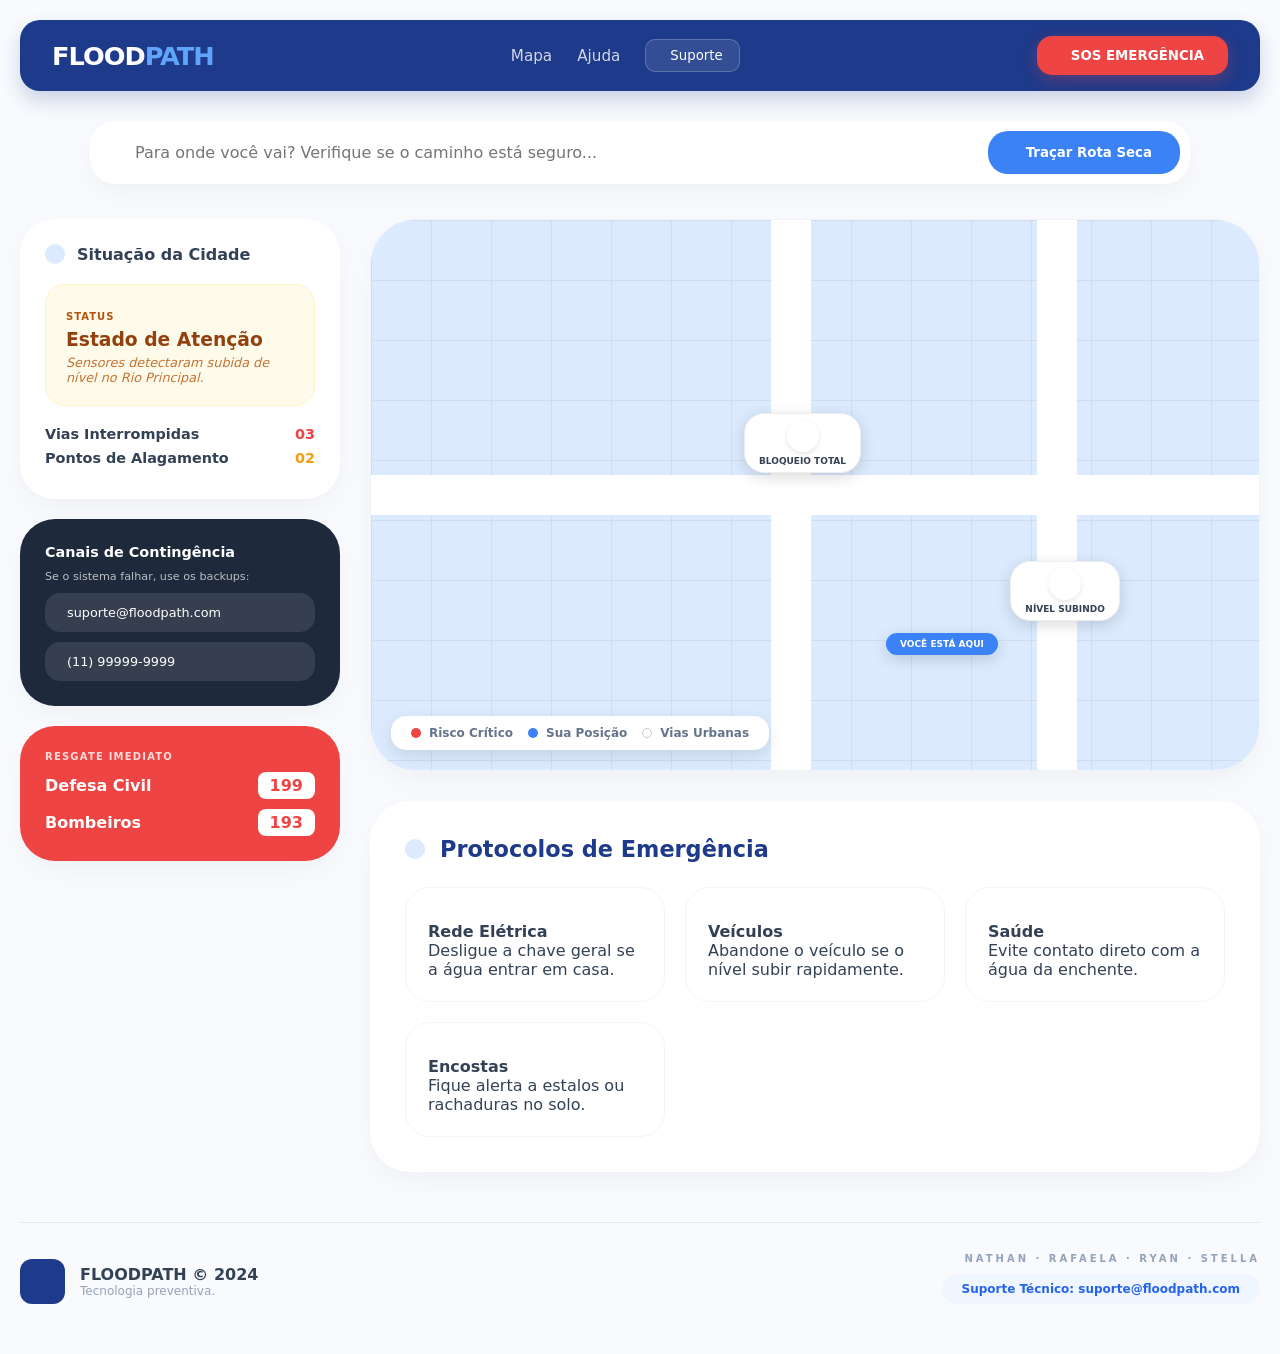
==== index.html @ d7e39761 "Add files via upload" ====
<!DOCTYPE html>
<html lang="en">
<head>
    <meta charset="UTF-8">
    <meta name="viewport" content="width=device-width, initial-scale=1.0">
    <title>Flood Path</title>
    <link rel="stylesheet" href="style.css">
    <script src="script.js" defer></script>
</head>
<body>
   
<header class="main-header">
        <div class="logo">FLOOD<span>PATH</span></div>
        <nav class="nav-links">
            <a href="#">Mapa</a>
            <a href="#">Ajuda</a>
            <button class="btn-support"><i class="fas fa-headset"></i> Suporte</button>
        </nav>
        <button class="btn-sos"><i class="fas fa-phone-alt"></i> SOS EMERGÊNCIA</button>
    </header>

    <div class="search-area">
        <div class="search-input-wrap">
            <i class="fas fa-map-marker-alt"></i>
            <input type="text" id="destination" placeholder="Para onde você vai? Verifique se o caminho está seguro...">
        </div>
        <button class="btn-route" onclick="traceRoute()"><i class="fas fa-route"></i> Traçar Rota Seca</button>
    </div>

    <main class="main-grid">
        <aside class="sidebar">
            <section class="card">
                <div class="card-header">
                    <div class="icon-box-blue"><i class="fas fa-city"></i></div>
                    <h2 style="font-size: 1rem; font-weight: 800;">Situação da Cidade</h2>
                </div>
                <div class="status-box">
                    <span class="status-tag">STATUS</span>
                    <h3>Estado de Atenção</h3>
                    <p>Sensores detectaram subida de nível no Rio Principal.</p>
                </div>
                
                <!-- IDs adicionados para conexão futura com o Banco de Dados -->
                <div class="stat-row">
                    <span>Vias Interrompidas</span>
                    <span class="val-red" id="vias-count">03</span>
                </div>
                <div class="stat-row">
                    <span>Pontos de Alagamento</span>
                    <span class="val-orange" id="alagamentos-count">02</span>
                </div>
            </section>

            <section class="card backup-card">
                <h4 style="font-size: 0.9rem;"><i class="fas fa-exclamation-circle" style="color: var(--light-blue);"></i> Canais de Contingência</h4>
                <p style="font-size: 0.7rem; opacity: 0.7; margin-top: 10px;">Se o sistema falhar, use os backups:</p>
                <div class="contact-pill"><i class="fas fa-envelope"></i> suporte@floodpath.com</div>
                <div class="contact-pill"><i class="fab fa-whatsapp"></i> (11) 99999-9999</div>
            </section>

            <section class="card emergency-card">
                <p style="font-size: 10px; font-weight: 900; opacity: 0.8; letter-spacing: 1.2px;">RESGATE IMEDIATO</p>
                <div class="emergency-row"><span>Defesa Civil</span><span class="badge-num">199</span></div>
                <div class="emergency-row"><span>Bombeiros</span><span class="badge-num">193</span></div>
            </section>
        </aside>

        <div class="main-content">
            <section class="map-wrapper">
                <div id="map-container">
                    <div class="map-placeholder">
                        <div class="road-h"></div>
                        <div class="road-v-1"></div>
                        <div class="road-v-2"></div>
                        
                        <div class="api-marker" style="top: 35%; left: 42%;">
                            <div class="marker-bubble">
                                <div class="icon-circle" style="color: var(--emergency-red);"><i class="fas fa-water"></i></div>
                                BLOQUEIO TOTAL
                            </div>
                        </div>

                        <div class="api-marker" style="top: 62%; left: 72%;">
                            <div class="marker-bubble">
                                <div class="icon-circle" style="color: var(--emergency-red);"><i class="fas fa-exclamation-triangle"></i></div>
                                NÍVEL SUBINDO
                            </div>
                        </div>

                        <div class="api-marker" style="top: 75%; left: 58%;">
                            <div class="marker-bubble" style="background: var(--action-blue); color: white; border: none;">
                                VOCÊ ESTÁ AQUI
                            </div>
                        </div>
                    </div>
                </div>

                <div class="map-legend">
                    <div class="legend-item"><span class="dot red"></span> Risco Crítico</div>
                    <div class="legend-item"><span class="dot blue"></span> Sua Posição</div>
                    <div class="legend-item"><span class="dot vias"></span> Vias Urbanas</div>
                </div>
            </section>

            <section class="protocol-section">
                <div class="protocol-header">
                    <div class="icon-box-blue"><i class="fas fa-shield-alt"></i></div>
                    <h2>Protocolos de Emergência</h2>
                </div>
                <div class="protocol-grid">
                    <div class="protocol-item">
                        <i class="fas fa-bolt" style="color: #f59e0b;"></i>
                        <h4>Rede Elétrica</h4>
                        <p>Desligue a chave geral se a água entrar em casa.</p>
                    </div>
                    <div class="protocol-item">
                        <i class="fas fa-car" style="color: var(--emergency-red);"></i>
                        <h4>Veículos</h4>
                        <p>Abandone o veículo se o nível subir rapidamente.</p>
                    </div>
                    <div class="protocol-item">
                        <i class="fas fa-virus" style="color: var(--action-blue);"></i>
                        <h4>Saúde</h4>
                        <p>Evite contato direto com a água da enchente.</p>
                    </div>
                    <div class="protocol-item">
                        <i class="fas fa-house-damage" style="color: var(--success-green);"></i>
                        <h4>Encostas</h4>
                        <p>Fique alerta a estalos ou rachaduras no solo.</p>
                    </div>
                </div>
            </section>
        </div>
    </main>

    <footer>
        <div style="display: flex; align-items: center;">
            <div class="footer-logo-square"></div>
            <div>
                <h4 style="font-weight: 900;">FLOODPATH &copy; 2024</h4>
                <p style="font-size: 0.75rem; color: #94a3b8;">Tecnologia preventiva.</p>
            </div>
        </div>
        <div style="text-align: right;">
            <div class="team-names">NATHAN · RAFAELA · RYAN · STELLA</div>
            <div class="contingency-bar">Suporte Técnico: suporte@floodpath.com</div>
        </div>
    </footer>
</body>
</html>
---- style.css ----
:root {
            --navy-blue: #1e3a8a;
            --emergency-red: #ef4444;
            --action-blue: #3b82f6;
            --light-blue: #60a5fa;
            --dark-slate: #1e293b;
            --bg-light: #f8fafd;
            --white: #ffffff;
            --text-main: #334155;
            --text-muted: #64748b;
            --success-green: #10b981;
            --grid-line: #d1dcf0;
        }

        * {
            margin: 0;
            padding: 0;
            box-sizing: border-box;
            font-family: 'Segoe UI', system-ui, -apple-system, sans-serif;
        }

        body {
            background-color: var(--bg-light);
            color: var(--text-main);
            padding: 20px;
            min-height: 100vh;
        }

        /* --- HEADER --- */
        .main-header {
            background-color: var(--navy-blue);
            color: white;
            padding: 1rem 2rem;
            border-radius: 20px;
            display: flex;
            justify-content: space-between;
            align-items: center;
            box-shadow: 0 10px 20px rgba(30, 58, 138, 0.2);
            margin-bottom: 30px;
        }

        .logo { 
            font-size: 1.6rem; 
            font-weight: 900; 
            letter-spacing: -1px; 
            color: white;
        }
        
        .logo span { 
            font-weight: 800; 
            color: var(--light-blue);
        }

        .nav-links { 
            display: flex; 
            gap: 25px; 
            align-items: center; 
        }

        .nav-links a { 
            color: white; 
            text-decoration: none; 
            font-size: 0.95rem; 
            opacity: 0.8; 
            transition: 0.3s;
        }

        .btn-support {
            background: rgba(255, 255, 255, 0.1);
            border: 1px solid rgba(255, 255, 255, 0.2);
            color: white;
            padding: 8px 16px;
            border-radius: 10px;
            cursor: pointer;
            display: flex;
            align-items: center;
            gap: 8px;
        }

        .btn-sos {
            background: var(--emergency-red);
            color: white;
            border: none;
            padding: 12px 24px;
            border-radius: 15px;
            font-weight: 800;
            cursor: pointer;
            box-shadow: 0 5px 15px rgba(239, 68, 68, 0.3);
            display: flex;
            align-items: center;
            gap: 10px;
        }

        /* --- BUSCA --- */
        .search-area {
            max-width: 1100px;
            margin: 0 auto 35px;
            background: white;
            padding: 10px;
            border-radius: 25px;
            display: flex;
            align-items: center;
            box-shadow: 0 10px 30px -5px rgba(0, 0, 0, 0.05);
        }

        .search-input-wrap {
            flex: 1;
            display: flex;
            align-items: center;
            padding: 0 20px;
        }

        .search-input-wrap i { color: var(--action-blue); margin-right: 15px; }

        .search-input-wrap input {
            width: 100%;
            border: none;
            outline: none;
            font-size: 1rem;
        }

        .btn-route {
            background: var(--action-blue);
            color: white;
            border: none;
            padding: 14px 28px;
            border-radius: 20px;
            font-weight: bold;
            cursor: pointer;
            display: flex;
            align-items: center;
            gap: 10px;
        }

        /* --- GRID PRINCIPAL --- */
        .main-grid {
            display: grid;
            grid-template-columns: 320px 1fr;
            gap: 30px;
            max-width: 1400px;
            margin: 0 auto;
        }

        .sidebar { display: flex; flex-direction: column; gap: 20px; }

        .card {
            background: white;
            padding: 25px;
            border-radius: 35px;
            box-shadow: 0 10px 30px -5px rgba(0, 0, 0, 0.05);
        }

        .card-header { display: flex; align-items: center; gap: 12px; margin-bottom: 20px; }
        .icon-box-blue { background: #dbeafe; color: var(--action-blue); padding: 10px; border-radius: 12px; }

        .status-box {
            background: #fffbeb;
            border: 1px solid #fef3c7;
            padding: 20px;
            border-radius: 20px;
            margin-bottom: 20px;
        }

        .status-tag { font-size: 10px; font-weight: 900; color: #b45309; letter-spacing: 1px; }
        .status-box h3 { color: #92400e; margin: 5px 0; }
        .status-box p { font-size: 0.8rem; font-style: italic; color: #b45309; opacity: 0.8; }

        .stat-row { display: flex; justify-content: space-between; margin-bottom: 8px; font-weight: 600; font-size: 0.9rem; }
        .val-red { color: var(--emergency-red); font-weight: 800; }
        .val-orange { color: #f59e0b; font-weight: 800; }

        /* --- MAPA --- */
        .map-wrapper {
            background: white;
            border-radius: 45px;
            position: relative;
            overflow: hidden;
            box-shadow: 0 10px 30px -5px rgba(0, 0, 0, 0.05);
            min-height: 550px;
            margin-bottom: 30px;
            border: 1px solid #f1f5f9;
        }

        #map-container {
            width: 100%;
            height: 550px;
            background-color: #dbeafe; 
            position: relative;
        }

        .map-placeholder {
            width: 100%;
            height: 100%;
            background-image: 
                linear-gradient(var(--grid-line) 1px, transparent 1px),
                linear-gradient(90deg, var(--grid-line) 1px, transparent 1px);
            background-size: 60px 60px;
            position: absolute;
            z-index: 1;
        }

        .road-h { position: absolute; background: white; height: 40px; width: 100%; top: 50%; transform: translateY(-50%); z-index: 2; }
        .road-v-1 { position: absolute; background: white; width: 40px; height: 100%; left: 45%; z-index: 2; }
        .road-v-2 { position: absolute; background: white; width: 40px; height: 100%; left: 75%; z-index: 2; }

        .api-marker { position: absolute; z-index: 5; display: flex; flex-direction: column; align-items: center; }
        
        .marker-bubble {
            background: white;
            padding: 6px 14px;
            border-radius: 20px;
            box-shadow: 0 4px 15px rgba(0,0,0,0.15);
            font-size: 9px;
            font-weight: 900;
            display: flex;
            flex-direction: column;
            align-items: center;
            border: 1px solid #eee;
        }

        .icon-circle {
            width: 32px;
            height: 32px;
            border-radius: 50%;
            background: white;
            display: flex;
            align-items: center;
            justify-content: center;
            margin-bottom: 4px;
            box-shadow: 0 2px 5px rgba(0,0,0,0.1);
        }

        .map-legend {
            position: absolute;
            bottom: 20px;
            left: 20px;
            background: white;
            padding: 10px 20px;
            border-radius: 15px;
            display: flex;
            gap: 15px;
            box-shadow: 0 5px 15px rgba(0,0,0,0.1);
            z-index: 10;
        }

        .legend-item { display: flex; align-items: center; gap: 8px; font-size: 0.75rem; font-weight: 700; color: var(--text-muted); }
        .dot { width: 10px; height: 10px; border-radius: 50%; }
        .dot.red { background: var(--emergency-red); }
        .dot.blue { background: var(--action-blue); }
        .dot.vias { border: 1px solid #ccc; background: white; }

        /* --- PROTOCOLOS --- */
        .protocol-section {
            background: white;
            border-radius: 40px;
            padding: 35px;
            box-shadow: 0 10px 30px -5px rgba(0, 0, 0, 0.05);
        }

        .protocol-header { display: flex; align-items: center; gap: 15px; margin-bottom: 25px; }
        .protocol-header h2 { font-size: 1.4rem; font-weight: 900; color: var(--navy-blue); }

        .protocol-grid { display: grid; grid-template-columns: repeat(auto-fit, minmax(250px, 1fr)); gap: 20px; }
        .protocol-item { border: 1px solid #f1f5f9; padding: 22px; border-radius: 25px; transition: 0.3s; }
        .protocol-item i { font-size: 1.5rem; margin-bottom: 12px; display: block; }
        
        /* --- SIDEBAR CARDS --- */
        .backup-card { background: var(--dark-slate); color: white; }
        .contact-pill { background: rgba(255,255,255,0.1); padding: 12px; border-radius: 15px; margin-top: 10px; font-size: 0.8rem; display: flex; align-items: center; gap: 10px; }
        .emergency-card { background: var(--emergency-red); color: white; }
        .emergency-row { display: flex; justify-content: space-between; align-items: center; margin-top: 10px; font-weight: 700; }
        .badge-num { background: white; color: var(--emergency-red); padding: 4px 12px; border-radius: 8px; font-weight: 900; }

        footer {
            margin-top: 50px;
            padding: 30px 0;
            display: flex;
            justify-content: space-between;
            align-items: flex-end;
            border-top: 1px solid #e2e8f0;
        }

        .footer-logo-square { width: 45px; height: 45px; background: var(--navy-blue); border-radius: 12px; margin-right: 15px; }
        .team-names { font-size: 10px; font-weight: 900; color: #94a3b8; letter-spacing: 3px; }
        .contingency-bar { background: #eff6ff; color: #2563eb; padding: 8px 20px; border-radius: 20px; font-size: 0.75rem; font-weight: 600; margin-top: 10px; }
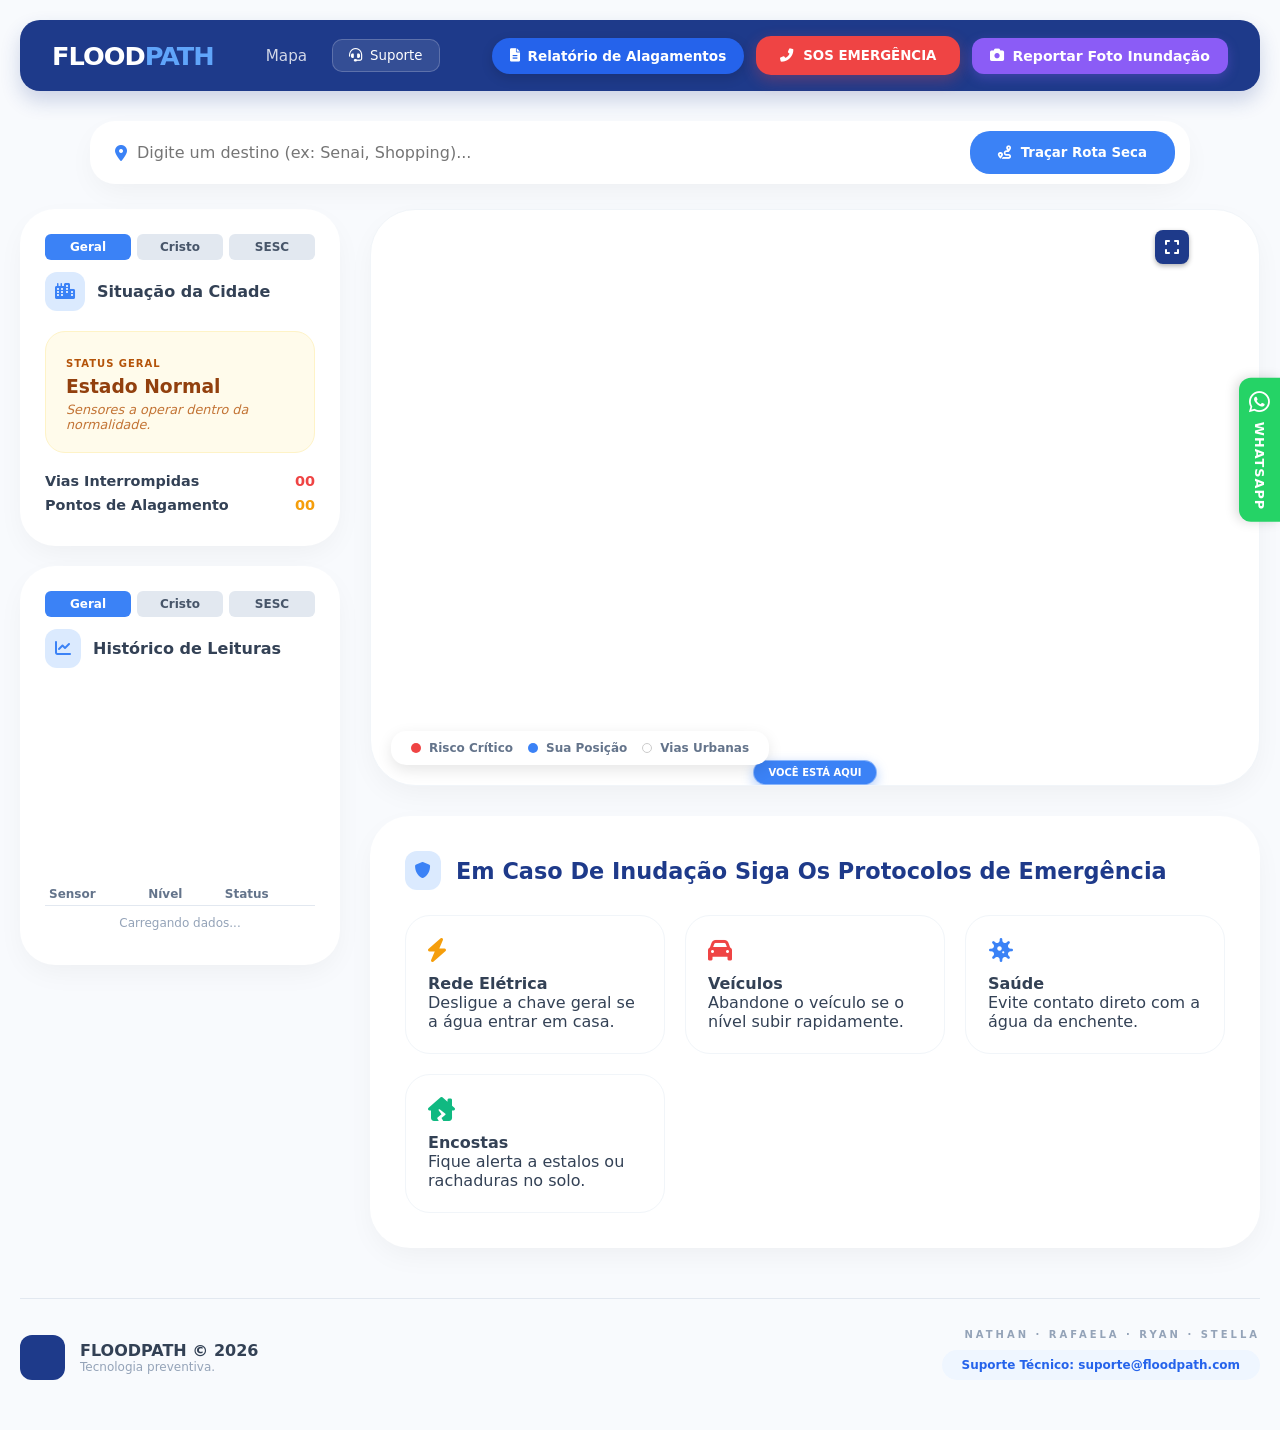
==== commit fbf17b00: "FloodPathAtualizado" ====
--- a/index.html
+++ b/index.html
@@ -1,98 +1,189 @@
 <!DOCTYPE html>
-<html lang="en">
+<html lang="pt-br">
 <head>
     <meta charset="UTF-8">
     <meta name="viewport" content="width=device-width, initial-scale=1.0">
-    <title>Flood Path</title>
+    <title>FloodPath - Monitoramento de Enchentes</title>
+    <!-- CSS da Aplicação -->
     <link rel="stylesheet" href="style.css">
-    <script src="script.js" defer></script>
+    <!-- FontAwesome Ícones -->
+    <link href="https://cdnjs.cloudflare.com/ajax/libs/font-awesome/6.0.0/css/all.min.css" rel="stylesheet">
+    <!-- Bibliotecas Externas -->
+    <link rel="stylesheet" href="https://cdn.jsdelivr.net/npm/ol@v10.3.1/ol.css">
+    <script src="https://cdn.jsdelivr.net/npm/ol@v10.3.1/dist/ol.js"></script>
+    <script src="https://cdn.jsdelivr.net/npm/chart.js"></script>
+    <script src="https://cdn.jsdelivr.net/npm/sweetalert2@11"></script>
+    <!-- Scripts do Projeto na Ordem Correta -->
+    <script src="voz.js" defer></script>
+    <script src="mapa.js" defer></script>
+    <script src="main.js" defer></script>
+    <script src="relatorio.js" defer></script>
+    <script src="pesquisa.js" defer></script>
+    <script src="historico.js" defer></script>
+    <script src="telefone.js" defer></script>
+    <script src="compartilhamento.js" defer></script>
+    <script src="fotos.js" defer></script>
+    
 </head>
 <body>
-   
-<header class="main-header">
+    <!-- CONTAINER PARA POP-UPS E ALERTAS DE BLOQUEIO DA ROTA -->
+    <div id="mensagem-sistema"></div>
+
+    <header class="main-header">
         <div class="logo">FLOOD<span>PATH</span></div>
+        
         <nav class="nav-links">
-            <a href="#">Mapa</a>
-            <a href="#">Ajuda</a>
+            <a href="#" id="link-mapa" onclick="event.preventDefault(); toggleFullscreen();">Mapa</a>
             <button class="btn-support"><i class="fas fa-headset"></i> Suporte</button>
         </nav>
-        <button class="btn-sos"><i class="fas fa-phone-alt"></i> SOS EMERGÊNCIA</button>
+
+        <!-- Agrupamento dos botões à direita -->
+        <div class="header-actions">
+            <!-- BOTÃO DO RELATÓRIO DE ALAGAMENTOS (Ao lado do SOS) -->
+            <button class="btn-relatorio" onclick="abrirRelatorioPronto()">
+                <i class="fas fa-file-alt"></i> Relatório de Alagamentos
+            </button>
+
+            <div class="sos-dropdown-wrapper" style="position: relative;">
+                <button class="btn-sos" onclick="toggleMenuSOS(event)">
+                    <i class="fas fa-phone-alt"></i> SOS EMERGÊNCIA
+                </button>
+                
+                <!-- Menu de escolha com os dois números -->
+                <div id="menu-sos" class="sos-menu-popover" style="display: none;">
+                    <button class="sos-option-btn" onclick="iniciarChamadaSOS('Bombeiros', '193')">
+                        <i class="fas fa-fire-extinguisher"></i>
+                        <div>
+                            <strong>Bombeiros</strong>
+                            <span>Ligar para 193</span>
+                        </div>
+                    </button>
+                    <button class="sos-option-btn" onclick="iniciarChamadaSOS('Defesa Civil', '199')">
+                        <i class="fas fa-shield-alt"></i>
+                        <div>
+                            <strong>Defesa Civil</strong>
+                            <span>Ligar para 199</span>
+                        </div>
+                    </button>
+                </div>
+            </div>
+
+            <button class="btn-reportar-foto" onclick="abrirModalReportarFoto()">
+                <i class="fas fa-camera"></i> Reportar Foto Inundação
+            </button>
+        </div>
     </header>
 
+    <!-- BARRA DE PESQUISA COM SUGESTÕES ESTILO WAZE -->
     <div class="search-area">
         <div class="search-input-wrap">
-            <i class="fas fa-map-marker-alt"></i>
-            <input type="text" id="destination" placeholder="Para onde você vai? Verifique se o caminho está seguro...">
-        </div>
-        <button class="btn-route" onclick="traceRoute()"><i class="fas fa-route"></i> Traçar Rota Seca</button>
+            <i class="fas fa-map-marker-alt" style="margin-right: 10px; color: #3b82f6;"></i>
+            <input type="text" id="destination" placeholder="Digite um destino (ex: Senai, Shopping)..." autocomplete="off" oninput="buscarSugestoes(this.value)">
+        </div>
+        <button class="btn-route" onclick="tracarR()"><i class="fas fa-route"></i> Traçar Rota Seca</button>
+       
+        <!-- DROP-DOWN DE SUGESTÕES DA PESQUISA -->
+        <div id="suggestions-box" class="suggestions-dropdown"></div>
     </div>
 
     <main class="main-grid">
         <aside class="sidebar">
+            <!-- CARD DINÂMICO COM ABAS DE NAVEGAÇÃO (GERAL / CRISTO / SESC) -->
             <section class="card">
+                <div class="sensor-tabs" style="display: flex; gap: 6px; margin-bottom: 12px;">
+                    <button type="button" class="tab-btn active" onclick="alternarAbaSensor('geral', this)" style="flex: 1; padding: 6px; border: none; border-radius: 6px; font-size: 0.75rem; font-weight: bold; cursor: pointer; background: #3b82f6; color: white;">Geral</button>
+                    <button type="button" class="tab-btn" onclick="alternarAbaSensor('1', this)" style="flex: 1; padding: 6px; border: none; border-radius: 6px; font-size: 0.75rem; font-weight: bold; cursor: pointer; background: #e2e8f0; color: #475569;">Cristo</button>
+                    <button type="button" class="tab-btn" onclick="alternarAbaSensor('2', this)" style="flex: 1; padding: 6px; border: none; border-radius: 6px; font-size: 0.75rem; font-weight: bold; cursor: pointer; background: #e2e8f0; color: #475569;">SESC</button>
+                </div>
+
                 <div class="card-header">
-                    <div class="icon-box-blue"><i class="fas fa-city"></i></div>
-                    <h2 style="font-size: 1rem; font-weight: 800;">Situação da Cidade</h2>
-                </div>
+                    <div class="icon-box-blue"><i class="fas fa-city" id="icone-card-sensor"></i></div>
+                    <h2 id="titulo-card-sensor" style="font-size: 1rem; font-weight: 800;">Situação da Cidade</h2>
+                </div>
+
                 <div class="status-box">
-                    <span class="status-tag">STATUS</span>
-                    <h3>Estado de Atenção</h3>
-                    <p>Sensores detectaram subida de nível no Rio Principal.</p>
-                </div>
-                
-                <!-- IDs adicionados para conexão futura com o Banco de Dados -->
+                    <span class="status-tag" id="tag-sensor">STATUS GERAL</span>
+                    <h3 id="status-cidade-titulo">Estado Normal</h3>
+                    <p id="status-cidade-descricao">Carregando dados dos sensores...</p>
+                </div>
+               
                 <div class="stat-row">
                     <span>Vias Interrompidas</span>
-                    <span class="val-red" id="vias-count">03</span>
+                    <span class="val-red" id="vias-count">00</span>
                 </div>
                 <div class="stat-row">
                     <span>Pontos de Alagamento</span>
-                    <span class="val-orange" id="alagamentos-count">02</span>
+                    <span class="val-orange" id="alagamentos-count">00</span>
                 </div>
             </section>
 
-            <section class="card backup-card">
-                <h4 style="font-size: 0.9rem;"><i class="fas fa-exclamation-circle" style="color: var(--light-blue);"></i> Canais de Contingência</h4>
-                <p style="font-size: 0.7rem; opacity: 0.7; margin-top: 10px;">Se o sistema falhar, use os backups:</p>
-                <div class="contact-pill"><i class="fas fa-envelope"></i> suporte@floodpath.com</div>
-                <div class="contact-pill"><i class="fab fa-whatsapp"></i> (11) 99999-9999</div>
-            </section>
-
-            <section class="card emergency-card">
-                <p style="font-size: 10px; font-weight: 900; opacity: 0.8; letter-spacing: 1.2px;">RESGATE IMEDIATO</p>
-                <div class="emergency-row"><span>Defesa Civil</span><span class="badge-num">199</span></div>
-                <div class="emergency-row"><span>Bombeiros</span><span class="badge-num">193</span></div>
+            <!-- CARD: HISTÓRICO DE LEITURAS (GRÁFICO E TABELA DO BANCO COM FILTRO DE ABAS) -->
+            <section class="card">
+                <div class="historico-tabs" style="display: flex; gap: 6px; margin-bottom: 12px;">
+                    <button type="button" class="tab-btn-hist active" onclick="alternarAbaHistorico('geral', this)" style="flex: 1; padding: 6px; border: none; border-radius: 6px; font-size: 0.75rem; font-weight: bold; cursor: pointer; background: #3b82f6; color: white;">Geral</button>
+                    <button type="button" class="tab-btn-hist" onclick="alternarAbaHistorico('SENSOR_01', this)" style="flex: 1; padding: 6px; border: none; border-radius: 6px; font-size: 0.75rem; font-weight: bold; cursor: pointer; background: #e2e8f0; color: #475569;">Cristo</button>
+                    <button type="button" class="tab-btn-hist" onclick="alternarAbaHistorico('SENSOR_02', this)" style="flex: 1; padding: 6px; border: none; border-radius: 6px; font-size: 0.75rem; font-weight: bold; cursor: pointer; background: #e2e8f0; color: #475569;">SESC</button>
+                </div>
+
+                <div class="card-header">
+                    <div class="icon-box-blue"><i class="fas fa-chart-line"></i></div>
+                    <h2 style="font-size: 1rem; font-weight: 800;" id="titulo-historico">Histórico de Leituras</h2>
+                </div>
+
+                <div style="position: relative; height: 180px; width: 100%; margin-bottom: 15px;">
+                    <canvas id="graficoHistorico"></canvas>
+                </div>
+
+                <div style="max-height: 150px; overflow-y: auto; font-size: 0.75rem;">
+                    <table style="width: 100%; text-align: left; border-collapse: collapse;">
+                        <thead>
+                            <tr style="border-bottom: 1px solid #e2e8f0; color: #64748b;">
+                                <th style="padding: 4px;">Sensor</th>
+                                <th style="padding: 4px;">Nível</th>
+                                <th style="padding: 4px;">Status</th>
+                            </tr>
+                        </thead>
+                        <tbody id="tabela-historico-body">
+                            <tr>
+                                <td colspan="3" style="text-align: center; padding: 10px; color: #94a3b8;">Carregando dados...</td>
+                            </tr>
+                        </tbody>
+                    </table>
+                </div>
             </section>
         </aside>
 
         <div class="main-content">
             <section class="map-wrapper">
                 <div id="map-container">
-                    <div class="map-placeholder">
-                        <div class="road-h"></div>
-                        <div class="road-v-1"></div>
-                        <div class="road-v-2"></div>
-                        
-                        <div class="api-marker" style="top: 35%; left: 42%;">
-                            <div class="marker-bubble">
-                                <div class="icon-circle" style="color: var(--emergency-red);"><i class="fas fa-water"></i></div>
-                                BLOQUEIO TOTAL
-                            </div>
-                        </div>
-
-                        <div class="api-marker" style="top: 62%; left: 72%;">
-                            <div class="marker-bubble">
-                                <div class="icon-circle" style="color: var(--emergency-red);"><i class="fas fa-exclamation-triangle"></i></div>
-                                NÍVEL SUBINDO
-                            </div>
-                        </div>
-
-                        <div class="api-marker" style="top: 75%; left: 58%;">
-                            <div class="marker-bubble" style="background: var(--action-blue); color: white; border: none;">
-                                VOCÊ ESTÁ AQUI
-                            </div>
-                        </div>
-                    </div>
+                    <button id="btn-fullscreen" onclick="toggleFullscreen()" title="Expandir Mapa">
+                        <i class="fas fa-expand"></i>
+                    </button>
+                </div>
+
+                <div id="overlay-bloqueio" class="status-critico">
+                    <div class="marker-bubble">
+                        <div class="icon-circle"><i class="fas fa-water"></i></div>
+                        <span id="label-bloqueio">ÁREA INUNDADA</span>
+                    </div>
+                </div>
+
+                <div id="overlay-subindo" class="status-critico">
+                    <div class="marker-bubble">
+                        <div class="icon-circle"><i class="fas fa-exclamation-triangle"></i></div>
+                        <span id="label-subindo">ÁREA INUNDADA</span>
+                    </div>
+                </div>
+
+                <div id="overlay-user" class="api-marker">
+                    <div class="marker-bubble">
+                        VOCÊ ESTÁ AQUI
+                    </div>
+                </div>
+
+                <div id="overlay-destino">
+                    <div class="destino-icon"><i class="fas fa-flag-checkered"></i></div>
+                    <span id="label-destino" class="destino-label">DESTINO</span>
                 </div>
 
                 <div class="map-legend">
@@ -105,7 +196,7 @@
             <section class="protocol-section">
                 <div class="protocol-header">
                     <div class="icon-box-blue"><i class="fas fa-shield-alt"></i></div>
-                    <h2>Protocolos de Emergência</h2>
+                    <h2>Em Caso De Inudação Siga Os Protocolos de Emergência</h2>
                 </div>
                 <div class="protocol-grid">
                     <div class="protocol-item">
@@ -137,7 +228,7 @@
         <div style="display: flex; align-items: center;">
             <div class="footer-logo-square"></div>
             <div>
-                <h4 style="font-weight: 900;">FLOODPATH &copy; 2024</h4>
+                <h4 style="font-weight: 900;">FLOODPATH &copy; 2026</h4>
                 <p style="font-size: 0.75rem; color: #94a3b8;">Tecnologia preventiva.</p>
             </div>
         </div>
@@ -146,5 +237,132 @@
             <div class="contingency-bar">Suporte Técnico: suporte@floodpath.com</div>
         </div>
     </footer>
+
+    <!-- MODAL SOS ESTILO IOS -->
+    <div id="sos-modal" class="ios-incoming-call">
+        <div class="ios-blur-bg"></div>
+        <div class="ios-call-container">
+            <div class="ios-contact-info">
+                <h1 id="sos-caller-name" class="ios-caller-name">Bombeiros (193)</h1>
+                <p id="sos-status" class="ios-call-status">ligando...</p>
+                <div id="sos-timer" class="ios-ios-timer">00:00</div>
+            </div>
+
+            <div class="ios-actions-grid">
+                <div class="ios-grid-item">
+                    <button class="ios-round-btn"><i class="fas fa-microphone-slash"></i></button>
+                    <span>mudo</span>
+                </div>
+                <div class="ios-grid-item">
+                    <button class="ios-round-btn"><i class="fas fa-th"></i></button>
+                    <span>teclado</span>
+                </div>
+                <div class="ios-grid-item">
+                    <button class="ios-round-btn"><i class="fas fa-volume-up"></i></button>
+                    <span>alto-falante</span>
+                </div>
+                <div class="ios-grid-item">
+                    <button class="ios-round-btn"><i class="fas fa-plus"></i></button>
+                    <span>add. chamada</span>
+                </div>
+                <div class="ios-grid-item">
+                    <button class="ios-round-btn"><i class="fas fa-video"></i></button>
+                    <span>FaceTime</span>
+                </div>
+                <div class="ios-grid-item">
+                    <button class="ios-round-btn"><i class="fas fa-user-circle"></i></button>
+                    <span>contatos</span>
+                </div>
+            </div>
+
+            <div class="ios-end-call-container">
+                <button id="btn-cancel-sos" class="ios-end-call-btn">
+                    <i class="fas fa-phone-alt"></i>
+                </button>
+            </div>
+        </div>
+    </div>
+
+    <!-- BOTÃO FLUTUANTE DE COMPARTILHAMENTO WHATSAPP -->
+    <button class="whatsapp-sticky-tab" onclick="compartilharAlertaWhatsApp()" title="Compartilhar Alerta no WhatsApp">
+        <i class="fab fa-whatsapp"></i>
+        <span>WhatsApp</span>
+    </button>
+
+    <!-- MODAL COM SELEÇÃO DE LOCAL PARA REPORTAR FOTO -->
+    <div id="modal-reportar-foto" style="display: none;">
+        <div class="modal-content">
+            <div class="modal-header">
+                <h3><i class="fas fa-camera"></i> Enviar Foto da Inundação</h3>
+                <button class="btn-fechar" type="button" onclick="fecharModalReportarFoto()">&times;</button>
+            </div>
+            <form id="form-reportar-foto" onsubmit="enviarRelatorioFoto(event)">
+                <label for="select-local">Local Afetado</label>
+                <select id="select-local" required>
+                    <option value="" disabled selected>Escolha o ponto de alagamento...</option>
+                    <option value="CRISTO">Rotatória do Cristo</option>
+                    <option value="SESC">SESC São Carlos</option>
+                </select>
+
+                <label for="input-foto">Selecione ou tire uma foto</label>
+                <div class="upload-area-box">
+                    <input type="file" id="input-foto" accept="image/*" capture="environment" required onchange="previewFoto(event)">
+                </div>
+
+                <div id="box-preview-foto" style="display:none; text-align:center;">
+                    <img id="img-preview" src="" alt="Pré-visualização">
+                </div>
+
+                <label for="input-descricao">Observação / Nível Aparente</label>
+                <input type="text" id="input-descricao" placeholder="Ex: Água subindo rapidamente perto do canteiro" required>
+
+                <button type="submit" class="btn-confirmar-envio">
+                    <i class="fas fa-paper-plane"></i> Publicar Foto no Mapa
+                </button>
+            </form>
+        </div>
+    </div>
+
+    <!-- MODAL DO RELATÓRIO DE ALAGAMENTOS -->
+    <div id="modal-relatorio" class="modal-overlay-relatorio" onclick="fecharModalRelatorioFora(event)">
+        <div class="modal-card-relatorio" onclick="event.stopPropagation()">
+            <div class="modal-header-relatorio">
+                <div class="header-title-wrap">
+                    <i class="fas fa-file-invoice"></i>
+                    <h3>Relatório Geral de Alagamentos</h3>
+                </div>
+                <button class="btn-fechar-relatorio" onclick="fecharModalRelatorio()">&times;</button>
+            </div>
+            
+            <div id="conteudo-relatorio-modal" class="modal-body-relatorio">
+                <!-- Conteúdo injetado via JS -->
+            </div>
+
+            <div class="modal-footer-relatorio">
+                <button type="button" class="btn-imprimir-relatorio" onclick="window.print()">
+                    <i class="fas fa-print"></i> Baixar / Imprimir PDF
+                </button>
+                <button type="button" class="btn-fechar-sec-relatorio" onclick="fecharModalRelatorio()">Fechar</button>
+            </div>
+        </div>
+    </div>
+
+    <!-- MODAL PARA VISUALIZAR A FOTO EM DETALHE -->
+    <div id="modal-visualizar-foto" class="modal-foto-overlay" onclick="fecharModalVisualizarFotoFora(event)">
+        <div class="modal-foto-card" onclick="event.stopPropagation()">
+            <div class="modal-foto-header">
+                <h4><i class="fas fa-camera" style="color: #8b5cf6;"></i> Foto Reportada</h4>
+                <button type="button" class="btn-fechar-foto" onclick="fecharModalVisualizarFoto()">&times;</button>
+            </div>
+            <div class="modal-foto-body">
+                <img id="img-modal-view" src="" alt="Foto do Alagamento">
+            </div>
+            <div class="modal-foto-info">
+                <p id="desc-modal-view"></p>
+                <span id="hora-modal-view"></span>
+            </div>
+        </div>
+    </div>
+
 </body>
 </html>
--- a/style.css
+++ b/style.css
@@ -1,285 +1,2025 @@
 :root {
-            --navy-blue: #1e3a8a;
-            --emergency-red: #ef4444;
-            --action-blue: #3b82f6;
-            --light-blue: #60a5fa;
-            --dark-slate: #1e293b;
-            --bg-light: #f8fafd;
-            --white: #ffffff;
-            --text-main: #334155;
-            --text-muted: #64748b;
-            --success-green: #10b981;
-            --grid-line: #d1dcf0;
-        }
-
-        * {
-            margin: 0;
-            padding: 0;
-            box-sizing: border-box;
-            font-family: 'Segoe UI', system-ui, -apple-system, sans-serif;
-        }
-
-        body {
-            background-color: var(--bg-light);
-            color: var(--text-main);
-            padding: 20px;
-            min-height: 100vh;
-        }
-
-        /* --- HEADER --- */
-        .main-header {
-            background-color: var(--navy-blue);
-            color: white;
-            padding: 1rem 2rem;
-            border-radius: 20px;
-            display: flex;
-            justify-content: space-between;
-            align-items: center;
-            box-shadow: 0 10px 20px rgba(30, 58, 138, 0.2);
-            margin-bottom: 30px;
-        }
-
-        .logo { 
-            font-size: 1.6rem; 
-            font-weight: 900; 
-            letter-spacing: -1px; 
-            color: white;
-        }
-        
-        .logo span { 
-            font-weight: 800; 
-            color: var(--light-blue);
-        }
-
-        .nav-links { 
-            display: flex; 
-            gap: 25px; 
-            align-items: center; 
-        }
-
-        .nav-links a { 
-            color: white; 
-            text-decoration: none; 
-            font-size: 0.95rem; 
-            opacity: 0.8; 
-            transition: 0.3s;
-        }
-
-        .btn-support {
-            background: rgba(255, 255, 255, 0.1);
-            border: 1px solid rgba(255, 255, 255, 0.2);
-            color: white;
-            padding: 8px 16px;
-            border-radius: 10px;
-            cursor: pointer;
-            display: flex;
-            align-items: center;
-            gap: 8px;
-        }
-
-        .btn-sos {
-            background: var(--emergency-red);
-            color: white;
-            border: none;
-            padding: 12px 24px;
-            border-radius: 15px;
-            font-weight: 800;
-            cursor: pointer;
-            box-shadow: 0 5px 15px rgba(239, 68, 68, 0.3);
-            display: flex;
-            align-items: center;
-            gap: 10px;
-        }
-
-        /* --- BUSCA --- */
-        .search-area {
-            max-width: 1100px;
-            margin: 0 auto 35px;
-            background: white;
-            padding: 10px;
-            border-radius: 25px;
-            display: flex;
-            align-items: center;
-            box-shadow: 0 10px 30px -5px rgba(0, 0, 0, 0.05);
-        }
-
-        .search-input-wrap {
-            flex: 1;
-            display: flex;
-            align-items: center;
-            padding: 0 20px;
-        }
-
-        .search-input-wrap i { color: var(--action-blue); margin-right: 15px; }
-
-        .search-input-wrap input {
-            width: 100%;
-            border: none;
-            outline: none;
-            font-size: 1rem;
-        }
-
-        .btn-route {
-            background: var(--action-blue);
-            color: white;
-            border: none;
-            padding: 14px 28px;
-            border-radius: 20px;
-            font-weight: bold;
-            cursor: pointer;
-            display: flex;
-            align-items: center;
-            gap: 10px;
-        }
-
-        /* --- GRID PRINCIPAL --- */
-        .main-grid {
-            display: grid;
-            grid-template-columns: 320px 1fr;
-            gap: 30px;
-            max-width: 1400px;
-            margin: 0 auto;
-        }
-
-        .sidebar { display: flex; flex-direction: column; gap: 20px; }
-
-        .card {
-            background: white;
-            padding: 25px;
-            border-radius: 35px;
-            box-shadow: 0 10px 30px -5px rgba(0, 0, 0, 0.05);
-        }
-
-        .card-header { display: flex; align-items: center; gap: 12px; margin-bottom: 20px; }
-        .icon-box-blue { background: #dbeafe; color: var(--action-blue); padding: 10px; border-radius: 12px; }
-
-        .status-box {
-            background: #fffbeb;
-            border: 1px solid #fef3c7;
-            padding: 20px;
-            border-radius: 20px;
-            margin-bottom: 20px;
-        }
-
-        .status-tag { font-size: 10px; font-weight: 900; color: #b45309; letter-spacing: 1px; }
-        .status-box h3 { color: #92400e; margin: 5px 0; }
-        .status-box p { font-size: 0.8rem; font-style: italic; color: #b45309; opacity: 0.8; }
-
-        .stat-row { display: flex; justify-content: space-between; margin-bottom: 8px; font-weight: 600; font-size: 0.9rem; }
-        .val-red { color: var(--emergency-red); font-weight: 800; }
-        .val-orange { color: #f59e0b; font-weight: 800; }
-
-        /* --- MAPA --- */
-        .map-wrapper {
-            background: white;
-            border-radius: 45px;
-            position: relative;
-            overflow: hidden;
-            box-shadow: 0 10px 30px -5px rgba(0, 0, 0, 0.05);
-            min-height: 550px;
-            margin-bottom: 30px;
-            border: 1px solid #f1f5f9;
-        }
-
-        #map-container {
-            width: 100%;
-            height: 550px;
-            background-color: #dbeafe; 
-            position: relative;
-        }
-
-        .map-placeholder {
-            width: 100%;
-            height: 100%;
-            background-image: 
-                linear-gradient(var(--grid-line) 1px, transparent 1px),
-                linear-gradient(90deg, var(--grid-line) 1px, transparent 1px);
-            background-size: 60px 60px;
-            position: absolute;
-            z-index: 1;
-        }
-
-        .road-h { position: absolute; background: white; height: 40px; width: 100%; top: 50%; transform: translateY(-50%); z-index: 2; }
-        .road-v-1 { position: absolute; background: white; width: 40px; height: 100%; left: 45%; z-index: 2; }
-        .road-v-2 { position: absolute; background: white; width: 40px; height: 100%; left: 75%; z-index: 2; }
-
-        .api-marker { position: absolute; z-index: 5; display: flex; flex-direction: column; align-items: center; }
-        
-        .marker-bubble {
-            background: white;
-            padding: 6px 14px;
-            border-radius: 20px;
-            box-shadow: 0 4px 15px rgba(0,0,0,0.15);
-            font-size: 9px;
-            font-weight: 900;
-            display: flex;
-            flex-direction: column;
-            align-items: center;
-            border: 1px solid #eee;
-        }
-
-        .icon-circle {
-            width: 32px;
-            height: 32px;
-            border-radius: 50%;
-            background: white;
-            display: flex;
-            align-items: center;
-            justify-content: center;
-            margin-bottom: 4px;
-            box-shadow: 0 2px 5px rgba(0,0,0,0.1);
-        }
-
-        .map-legend {
-            position: absolute;
-            bottom: 20px;
-            left: 20px;
-            background: white;
-            padding: 10px 20px;
-            border-radius: 15px;
-            display: flex;
-            gap: 15px;
-            box-shadow: 0 5px 15px rgba(0,0,0,0.1);
-            z-index: 10;
-        }
-
-        .legend-item { display: flex; align-items: center; gap: 8px; font-size: 0.75rem; font-weight: 700; color: var(--text-muted); }
-        .dot { width: 10px; height: 10px; border-radius: 50%; }
-        .dot.red { background: var(--emergency-red); }
-        .dot.blue { background: var(--action-blue); }
-        .dot.vias { border: 1px solid #ccc; background: white; }
-
-        /* --- PROTOCOLOS --- */
-        .protocol-section {
-            background: white;
-            border-radius: 40px;
-            padding: 35px;
-            box-shadow: 0 10px 30px -5px rgba(0, 0, 0, 0.05);
-        }
-
-        .protocol-header { display: flex; align-items: center; gap: 15px; margin-bottom: 25px; }
-        .protocol-header h2 { font-size: 1.4rem; font-weight: 900; color: var(--navy-blue); }
-
-        .protocol-grid { display: grid; grid-template-columns: repeat(auto-fit, minmax(250px, 1fr)); gap: 20px; }
-        .protocol-item { border: 1px solid #f1f5f9; padding: 22px; border-radius: 25px; transition: 0.3s; }
-        .protocol-item i { font-size: 1.5rem; margin-bottom: 12px; display: block; }
-        
-        /* --- SIDEBAR CARDS --- */
-        .backup-card { background: var(--dark-slate); color: white; }
-        .contact-pill { background: rgba(255,255,255,0.1); padding: 12px; border-radius: 15px; margin-top: 10px; font-size: 0.8rem; display: flex; align-items: center; gap: 10px; }
-        .emergency-card { background: var(--emergency-red); color: white; }
-        .emergency-row { display: flex; justify-content: space-between; align-items: center; margin-top: 10px; font-weight: 700; }
-        .badge-num { background: white; color: var(--emergency-red); padding: 4px 12px; border-radius: 8px; font-weight: 900; }
-
-        footer {
-            margin-top: 50px;
-            padding: 30px 0;
-            display: flex;
-            justify-content: space-between;
-            align-items: flex-end;
-            border-top: 1px solid #e2e8f0;
-        }
-
-        .footer-logo-square { width: 45px; height: 45px; background: var(--navy-blue); border-radius: 12px; margin-right: 15px; }
-        .team-names { font-size: 10px; font-weight: 900; color: #94a3b8; letter-spacing: 3px; }
-        .contingency-bar { background: #eff6ff; color: #2563eb; padding: 8px 20px; border-radius: 20px; font-size: 0.75rem; font-weight: 600; margin-top: 10px; }
+    --navy-blue: #1e3a8a;
+    --emergency-red: #ef4444;
+    --action-blue: #3b82f6;
+    --light-blue: #60a5fa;
+    --dark-slate: #1e293b;
+    --bg-light: #f8fafd;
+    --white: #ffffff;
+    --text-main: #334155;
+    --text-muted: #64748b;
+    --success-green: #10b981;
+    --grid-line: #d1dcf0;
+}
+
+* {
+    margin: 0;
+    padding: 0;
+    box-sizing: border-box;
+    font-family: 'Segoe UI', system-ui, -apple-system, sans-serif;
+}
+
+body {
+    background-color: var(--bg-light);
+    color: var(--text-main);
+    padding: 20px;
+    min-height: 100vh;
+}
+
+/* --- HEADER --- */
+.main-header {
+    background-color: var(--navy-blue);
+    color: white;
+    padding: 1rem 2rem;
+    border-radius: 20px;
+    display: flex;
+    justify-content: space-between;
+    align-items: center;
+    box-shadow: 0 10px 20px rgba(30, 58, 138, 0.2);
+    margin-bottom: 30px;
+}
+
+.logo { 
+    font-size: 1.6rem; 
+    font-weight: 900; 
+    letter-spacing: -1px; 
+    color: white;
+}
+
+.logo span { 
+    font-weight: 800; 
+    color: var(--light-blue);
+}
+
+.nav-links { 
+    display: flex; 
+    gap: 25px; 
+    align-items: center; 
+}
+
+.nav-links a { 
+    color: white; 
+    text-decoration: none; 
+    font-size: 0.95rem; 
+    opacity: 0.8; 
+    transition: 0.3s;
+}
+
+.btn-support {
+    background: rgba(255, 255, 255, 0.1);
+    border: 1px solid rgba(255, 255, 255, 0.2);
+    color: white;
+    padding: 8px 16px;
+    border-radius: 10px;
+    cursor: pointer;
+    display: flex;
+    align-items: center;
+    gap: 8px;
+}
+
+.btn-sos {
+    background: var(--emergency-red);
+    color: white;
+    border: none;
+    padding: 12px 24px;
+    border-radius: 15px;
+    font-weight: 800;
+    cursor: pointer;
+    box-shadow: 0 5px 15px rgba(239, 68, 68, 0.3);
+    display: flex;
+    align-items: center;
+    gap: 10px;
+}
+
+/* --- BUSCA --- */
+.search-area {
+    max-width: 1100px;
+    margin: 0 auto 35px;
+    background: white;
+    padding: 10px;
+    border-radius: 25px;
+    display: flex;
+    align-items: center;
+    box-shadow: 0 10px 30px -5px rgba(0, 0, 0, 0.05);
+}
+
+.search-input-wrap {
+    flex: 1;
+    display: flex;
+    align-items: center;
+    padding: 0 20px;
+}
+
+.search-input-wrap i { color: var(--action-blue); margin-right: 15px; }
+
+.search-input-wrap input {
+    width: 100%;
+    border: none;
+    outline: none;
+    font-size: 1rem;
+}
+
+.btn-route {
+    background: var(--action-blue);
+    color: white;
+    border: none;
+    padding: 14px 28px;
+    border-radius: 20px;
+    font-weight: bold;
+    cursor: pointer;
+    display: flex;
+    align-items: center;
+    gap: 10px;
+}
+
+/* --- GRID PRINCIPAL --- */
+.main-grid {
+    display: grid;
+    grid-template-columns: 320px 1fr;
+    gap: 30px;
+    max-width: 1400px;
+    margin: 0 auto;
+}
+
+.sidebar { display: flex; flex-direction: column; gap: 20px; }
+
+.card {
+    background: white;
+    padding: 25px;
+    border-radius: 35px;
+    box-shadow: 0 10px 30px -5px rgba(0, 0, 0, 0.05);
+}
+
+.card-header { display: flex; align-items: center; gap: 12px; margin-bottom: 20px; }
+.icon-box-blue { background: #dbeafe; color: var(--action-blue); padding: 10px; border-radius: 12px; }
+
+.status-box {
+    background: #fffbeb;
+    border: 1px solid #fef3c7;
+    padding: 20px;
+    border-radius: 20px;
+    margin-bottom: 20px;
+}
+
+.status-tag { font-size: 10px; font-weight: 900; color: #b45309; letter-spacing: 1px; }
+.status-box h3 { color: #92400e; margin: 5px 0; }
+.status-box p { font-size: 0.8rem; font-style: italic; color: #b45309; opacity: 0.8; }
+
+.stat-row { display: flex; justify-content: space-between; margin-bottom: 8px; font-weight: 600; font-size: 0.9rem; }
+.val-red { color: var(--emergency-red); font-weight: 800; }
+.val-orange { color: #f59e0b; font-weight: 800; }
+
+/* --- MAPA --- */
+.map-wrapper {
+    background: white;
+    border-radius: 45px;
+    position: relative;
+    overflow: hidden;
+    box-shadow: 0 10px 30px -5px rgba(0, 0, 0, 0.05);
+    min-height: 550px;
+    margin-bottom: 30px;
+    border: 1px solid #f1f5f9;
+}
+
+#map-container {
+    width: 100%;
+    height: 550px;
+    min-height: 400px;
+    position: relative;
+}
+
+.ol-zoom {
+    top: 20px !important;
+    right: 20px !important;
+    left: auto !important;
+}
+.ol-zoom button {
+    background-color: var(--navy-blue) !important;
+    color: white !important;
+    border-radius: 8px !important;
+    margin: 2px !important;
+    font-weight: bold !important;
+    border: none !important;
+    cursor: pointer;
+}
+
+.map-legend {
+    position: absolute;
+    bottom: 20px;
+    left: 20px;
+    background: white;
+    padding: 10px 20px;
+    border-radius: 15px;
+    display: flex;
+    gap: 15px;
+    box-shadow: 0 5px 15px rgba(0,0,0,0.1);
+    z-index: 10;
+}
+
+.legend-item { display: flex; align-items: center; gap: 8px; font-size: 0.75rem; font-weight: 700; color: var(--text-muted); }
+.dot { width: 10px; height: 10px; border-radius: 50%; }
+.dot.red { background: var(--emergency-red); }
+.dot.blue { background: var(--action-blue); }
+.dot.vias { border: 1px solid #ccc; background: white; }
+
+/* --- MARCADORES E OVERLAYS --- */
+.ol-overlay-container {
+    will-change: transform;
+}
+
+#overlay-bloqueio,
+#overlay-subindo,
+#overlay-user,
+#overlay-destino {
+    display: flex;
+    align-items: center;
+    justify-content: center;
+    pointer-events: none;
+    position: relative;
+}
+
+#overlay-bloqueio::before,
+#overlay-subindo::before {
+    content: '';
+    position: absolute;
+    width: 100%;
+    height: 100%;
+    border-radius: 20px;
+    animation: pulsoBadge 1.8s infinite ease-out;
+}
+
+#overlay-bloqueio .marker-bubble,
+#overlay-subindo .marker-bubble {
+    display: flex;
+    flex-direction: row;
+    align-items: center;
+    justify-content: center;
+    gap: 8px;
+    padding: 6px 14px 6px 8px;
+    border-radius: 20px;
+    box-shadow: 0 3px 10px rgba(0, 0, 0, 0.25);
+    z-index: 2;
+    width: auto;
+    height: auto;
+    white-space: nowrap;
+}
+
+#overlay-bloqueio .icon-circle,
+#overlay-subindo .icon-circle {
+    width: 22px;
+    height: 22px;
+    background-color: #ffffff;
+    border-radius: 50%;
+    display: flex;
+    align-items: center;
+    justify-content: center;
+    font-size: 11px;
+    flex-shrink: 0;
+    margin: 0;
+}
+
+#overlay-bloqueio .icon-circle i,
+#overlay-subindo .icon-circle i {
+    font-size: 11px;
+    line-height: 1;
+    display: flex;
+    align-items: center;
+    justify-content: center;
+}
+
+#overlay-bloqueio span,
+#overlay-subindo span,
+#label-bloqueio,
+#label-subindo {
+    display: inline-block;
+    font-size: 11px;
+    font-weight: 800;
+    color: #ffffff;
+    letter-spacing: 0.5px;
+    text-transform: uppercase;
+    white-space: nowrap;
+    line-height: 1;
+    margin: 0;
+    padding: 0;
+    opacity: 1;
+}
+
+/* ESTADOS DOS ALERTAS */
+#overlay-bloqueio.status-critico::before,
+#overlay-subindo.status-critico::before {
+    background-color: rgba(220, 38, 38, 0.4);
+    border: 1px solid #dc2626;
+}
+
+#overlay-bloqueio.status-critico .marker-bubble,
+#overlay-subindo.status-critico .marker-bubble {
+    background: #dc2626;
+    border: 1px solid rgba(255, 255, 255, 0.4);
+}
+
+#overlay-bloqueio.status-critico .icon-circle,
+#overlay-subindo.status-critico .icon-circle {
+    color: #dc2626;
+}
+
+#overlay-bloqueio.status-atencao::before,
+#overlay-subindo.status-atencao::before {
+    background-color: rgba(217, 119, 6, 0.4);
+    border: 1px solid #d97706;
+}
+
+#overlay-bloqueio.status-atencao .marker-bubble,
+#overlay-subindo.status-atencao .marker-bubble {
+    background: #d97706;
+    border: 1px solid rgba(255, 255, 255, 0.4);
+}
+
+#overlay-bloqueio.status-atencao .icon-circle,
+#overlay-subindo.status-atencao .icon-circle {
+    color: #d97706;
+}
+
+@keyframes pulsoBadge {
+    0% {
+        transform: scale(0.95);
+        opacity: 0.8;
+    }
+    100% {
+        transform: scale(1.25);
+        opacity: 0;
+    }
+}
+
+/* MARCADOR DA POSIÇÃO DO USUÁRIO */
+.api-marker {
+    z-index: 5;
+    display: flex;
+    flex-direction: column;
+    align-items: center;
+}
+
+.api-marker::before {
+    display: none !important;
+}
+
+.api-marker .marker-bubble {
+    background: #3b82f6 !important;
+    color: #ffffff !important;
+    padding: 6px 14px !important;
+    border-radius: 20px !important;
+    font-size: 10px !important;
+    font-weight: 900 !important;
+    display: flex !important;
+    align-items: center !important;
+    justify-content: center !important;
+    border: 1px solid rgba(255, 255, 255, 0.4) !important;
+    white-space: nowrap !important;
+    box-shadow: 0 4px 12px rgba(59, 130, 246, 0.4) !important;
+}
+
+.api-marker .icon-circle {
+    display: none !important;
+}
+
+/* MARCADOR DESTINO */
+#overlay-destino {
+    display: none;
+    align-items: center;
+    justify-content: center;
+    pointer-events: none;
+}
+
+#overlay-destino .destino-icon {
+    width: 32px;
+    height: 32px;
+    background-color: var(--navy-blue);
+    color: white;
+    border-radius: 50%;
+    display: flex;
+    align-items: center;
+    justify-content: center;
+    font-size: 14px;
+    box-shadow: 0 4px 10px rgba(0,0,0,0.3);
+    border: 2px solid white;
+}
+
+#overlay-destino .destino-label {
+    background: var(--navy-blue);
+    color: white;
+    font-size: 10px;
+    font-weight: 800;
+    padding: 4px 10px;
+    border-radius: 12px;
+    margin-left: 6px;
+    white-space: nowrap;
+    box-shadow: 0 2px 8px rgba(0,0,0,0.2);
+}
+
+/* NOTIFICAÇÃO TOAST */
+#mensagem-sistema {
+    position: fixed;
+    top: 25px;
+    left: 50%;
+    transform: translateX(-50%);
+    z-index: 999999;
+    pointer-events: none;
+}
+
+.toast-alerta-bloqueio {
+    background: var(--emergency-red);
+    color: white;
+    padding: 16px 24px;
+    border-radius: 20px;
+    box-shadow: 0 10px 25px rgba(239, 68, 68, 0.4);
+    animation: slideDownFade 0.4s cubic-bezier(0.175, 0.885, 0.32, 1.275) forwards;
+    pointer-events: auto;
+}
+
+@keyframes slideDownFade {
+    from {
+        opacity: 0;
+        transform: translateY(-30px);
+    }
+    to {
+        opacity: 1;
+        transform: translateY(0);
+    }
+}
+
+/* --- PROTOCOLOS --- */
+.protocol-section {
+    background: white;
+    border-radius: 40px;
+    padding: 35px;
+    box-shadow: 0 10px 30px -5px rgba(0, 0, 0, 0.05);
+}
+
+.protocol-header { display: flex; align-items: center; gap: 15px; margin-bottom: 25px; }
+.protocol-header h2 { font-size: 1.4rem; font-weight: 900; color: var(--navy-blue); }
+
+.protocol-grid { display: grid; grid-template-columns: repeat(auto-fit, minmax(250px, 1fr)); gap: 20px; }
+.protocol-item { border: 1px solid #f1f5f9; padding: 22px; border-radius: 25px; transition: 0.3s; }
+.protocol-item i { font-size: 1.5rem; margin-bottom: 12px; display: block; }
+
+/* --- SIDEBAR CARDS --- */
+.backup-card { background: var(--dark-slate); color: white; }
+.contact-pill { background: rgba(255,255,255,0.1); padding: 12px; border-radius: 15px; margin-top: 10px; font-size: 0.8rem; display: flex; align-items: center; gap: 10px; }
+.emergency-card { background: var(--emergency-red); color: white; }
+.emergency-row { display: flex; justify-content: space-between; align-items: center; margin-top: 10px; font-weight: 700; }
+.badge-num { background: white; color: var(--emergency-red); padding: 4px 12px; border-radius: 8px; font-weight: 900; }
+
+footer {
+    margin-top: 50px;
+    padding: 30px 0;
+    display: flex;
+    justify-content: space-between;
+    align-items: flex-end;
+    border-top: 1px solid #e2e8f0;
+}
+
+.footer-logo-square { width: 45px; height: 45px; background: var(--navy-blue); border-radius: 12px; margin-right: 15px; }
+.team-names { font-size: 10px; font-weight: 900; color: #94a3b8; letter-spacing: 3px; }
+.contingency-bar { background: #eff6ff; color: #2563eb; padding: 8px 20px; border-radius: 20px; font-size: 0.75rem; font-weight: 600; margin-top: 10px; }
+
+/* --- SIMULADOR DE CHAMADA iOS --- */
+.ios-incoming-call {
+    position: fixed;
+    top: 0;
+    left: 0;
+    width: 100%;
+    height: 100%;
+    z-index: 99999;
+    display: flex;
+    justify-content: center;
+    align-items: center;
+    opacity: 0;
+    pointer-events: none;
+    transition: opacity 0.3s ease;
+    font-family: -apple-system, BlinkMacSystemFont, "Segoe UI", Roboto, Helvetica, Arial, sans-serif;
+}
+
+.ios-incoming-call.active {
+    opacity: 1;
+    pointer-events: auto;
+}
+
+.ios-blur-bg {
+    position: absolute;
+    top: 0;
+    left: 0;
+    width: 100%;
+    height: 100%;
+    background: rgba(20, 20, 25, 0.55);
+    backdrop-filter: blur(40px);
+    -webkit-backdrop-filter: blur(40px);
+    z-index: 1;
+}
+
+.ios-call-container {
+    position: relative;
+    z-index: 2;
+    width: 100%;
+    max-width: 400px;
+    height: 100%;
+    max-height: 750px;
+    display: flex;
+    flex-direction: column;
+    justify-content: space-between;
+    padding: 60px 30px 50px 30px;
+    box-sizing: border-box;
+}
+
+.ios-contact-info {
+    text-align: center;
+    color: white;
+    margin-top: 20px;
+}
+
+.ios-caller-name {
+    font-size: 2.1rem;
+    font-weight: 400;
+    letter-spacing: -0.5px;
+    margin-bottom: 8px;
+}
+
+.ios-call-status {
+    font-size: 1.1rem;
+    color: rgba(255, 255, 255, 0.6);
+    font-weight: 300;
+}
+
+.ios-ios-timer {
+    font-size: 1.2rem;
+    color: white;
+    font-weight: 400;
+    display: none;
+}
+
+.ios-actions-grid {
+    display: grid;
+    grid-template-columns: repeat(3, 1fr);
+    row-gap: 30px;
+    column-gap: 20px;
+    margin: 40px auto;
+    width: 100%;
+    max-width: 320px;
+}
+
+.ios-grid-item {
+    display: flex;
+    flex-direction: column;
+    align-items: center;
+    color: white;
+}
+
+.ios-grid-item span {
+    font-size: 0.75rem;
+    margin-top: 8px;
+    color: rgba(255, 255, 255, 0.9);
+    font-weight: 400;
+}
+
+.ios-round-btn {
+    width: 72px;
+    height: 72px;
+    border-radius: 50%;
+    background: rgba(255, 255, 255, 0.15);
+    border: none;
+    color: white;
+    font-size: 1.5rem;
+    cursor: pointer;
+    display: flex;
+    align-items: center;
+    justify-content: center;
+    transition: background 0.2s;
+}
+
+.ios-round-btn:active {
+    background: rgba(255, 255, 255, 0.35);
+}
+
+.ios-end-call-container {
+    display: flex;
+    justify-content: center;
+    margin-bottom: 20px;
+}
+
+.ios-end-call-btn {
+    width: 75px;
+    height: 75px;
+    border-radius: 50%;
+    background-color: #ff3b30 !important;
+    border: none;
+    color: white;
+    font-size: 1.8rem;
+    cursor: pointer;
+    display: flex;
+    align-items: center;
+    justify-content: center;
+    box-shadow: 0 4px 15px rgba(0, 0, 0, 0.2);
+    transition: background-color 0.2s, transform 0.1s;
+}
+
+.ios-end-call-btn * {
+    display: inline-block !important;
+    transform: rotate(-135deg) !important;
+}
+
+.ios-end-call-btn:active {
+    background-color: #d63026 !important;
+    transform: scale(0.96);
+}
+
+/* --- WHATSAPP TAB --- */
+.whatsapp-sticky-tab {
+    position: fixed;
+    right: 0;
+    top: 50%;
+    transform: translateY(-50%);
+    background-color: #25d366;
+    color: #ffffff;
+    border: none;
+    border-top-left-radius: 12px;
+    border-bottom-left-radius: 12px;
+    padding: 12px 10px;
+    display: flex;
+    flex-direction: column;
+    align-items: center;
+    justify-content: center;
+    gap: 8px;
+    cursor: pointer;
+    box-shadow: -3px 0 12px rgba(0, 0, 0, 0.15);
+    z-index: 9999;
+    transition: all 0.3s ease;
+}
+
+.whatsapp-sticky-tab i { font-size: 1.5rem; }
+
+.whatsapp-sticky-tab span {
+    writing-mode: vertical-rl;
+    text-orientation: mixed;
+    font-size: 0.8rem;
+    font-weight: 800;
+    letter-spacing: 1px;
+    text-transform: uppercase;
+}
+
+.whatsapp-sticky-tab:hover {
+    background-color: #20ba5a;
+    padding-left: 15px;
+    box-shadow: -5px 0 18px rgba(37, 211, 102, 0.4);
+}
+
+/* --- TELA CHEIA E RESPONSIVIDADE --- */
+#btn-fullscreen {
+    position: absolute;
+    top: 20px;
+    right: 70px;
+    z-index: 1000;
+    background-color: var(--navy-blue);
+    color: white;
+    border: none;
+    width: 34px;
+    height: 34px;
+    border-radius: 8px;
+    cursor: pointer;
+    display: flex;
+    align-items: center;
+    justify-content: center;
+    font-size: 1rem;
+    box-shadow: 0 2px 5px rgba(0,0,0,0.3);
+    transition: background-color 0.2s;
+}
+
+#btn-fullscreen:hover { background-color: var(--action-blue); }
+
+#map-container:fullscreen #btn-fullscreen {
+    top: 20px;
+    right: 20px;
+}
+
+@media (max-width: 768px) {
+    .main-grid {
+        display: flex !important;
+        flex-direction: column !important;
+        padding: 10px !important;
+        gap: 15px !important;
+        width: 100% !important;
+        box-sizing: border-box !important;
+    }
+
+    .main-content, .sidebar, .map-wrapper {
+        width: 100% !important;
+        max-width: 100% !important;
+    }
+
+    .map-wrapper { height: 350px !important; }
+
+    #map-container {
+        width: 100% !important;
+        height: 100% !important;
+    }
+
+    .main-header {
+        flex-direction: column !important;
+        align-items: stretch !important;
+        gap: 10px !important;
+        padding: 10px !important;
+    }
+
+    .search-area {
+        flex-direction: column !important;
+        padding: 0 !important;
+        gap: 8px !important;
+    }
+
+    .search-input-wrap, .btn-route {
+        width: 100% !important;
+        box-sizing: border-box !important;
+    }
+
+    .protocol-grid {
+        display: flex !important;
+        flex-direction: column !important;
+        gap: 10px !important;
+    }
+
+    .whatsapp-sticky-tab {
+        bottom: 10px !important;
+        right: 10px !important;
+    }
+}
+
+/* --- CONTENTOR PRINCIPAL DA PESQUISA --- */
+.search-area {
+    max-width: 1100px;
+    margin: 0 auto 25px auto;
+    background: #ffffff;
+    padding: 10px 15px;
+    border-radius: 25px;
+    display: flex;
+    align-items: center;
+    gap: 15px;
+    box-shadow: 0 10px 30px -5px rgba(0, 0, 0, 0.05);
+    position: relative; /* Garante que elementos absolutos se alinhem a esta barra */
+    z-index: 1000;
+}
+
+.search-input-wrap {
+    flex: 1;
+    display: flex;
+    align-items: center;
+    padding: 0 10px;
+    position: relative;
+}
+
+.search-input-wrap input {
+    width: 100%;
+    border: none;
+    outline: none;
+    font-size: 1rem;
+    padding: 10px 0;
+}
+
+/* --- DROP-DOWN DE SUGESTÕES (ALINHAMENTO EM BAIXO DA BARRA) --- */
+.suggestions-dropdown {
+    position: absolute;
+    top: calc(100% + 8px); /* Posiciona logo abaixo da barra branca */
+    left: 0;
+    width: 100%; /* Ocupa a largura total da barra de pesquisa */
+    background: #ffffff;
+    border-radius: 20px;
+    box-shadow: 0 15px 35px rgba(0, 0, 0, 0.15);
+    z-index: 9999;
+    overflow: hidden;
+    display: none;
+    border: 1px solid #e2e8f0;
+}
+
+.suggestion-item {
+    padding: 14px 20px;
+    display: flex;
+    align-items: center;
+    gap: 14px;
+    cursor: pointer;
+    border-bottom: 1px solid #f1f5f9;
+    transition: background-color 0.2s ease;
+}
+
+.suggestion-item:last-child {
+    border-bottom: none;
+}
+
+.suggestion-item:hover {
+    background-color: #f0f7ff;
+}
+
+.suggestion-item i {
+    color: var(--action-blue, #2563eb);
+    font-size: 1.1rem;
+}
+
+.suggestion-info {
+    display: flex;
+    flex-direction: column;
+}
+
+.suggestion-title {
+    font-size: 0.95rem;
+    font-weight: 700;
+    color: #1e293b;
+}
+
+.suggestion-subtitle {
+    font-size: 0.8rem;
+    color: #64748b;
+    margin-top: 2px;
+}
+
+/* Estilos para as Badges dos Sensores */
+.badge-status {
+    text-transform: uppercase;
+    letter-spacing: 0.5px;
+    transition: all 0.3s ease;
+}
+
+.badge-status.status-normal {
+    background-color: rgba(46, 204, 113, 0.2);
+    color: #2ecc71;
+    border: 1px solid #2ecc71;
+}
+
+.badge-status.status-atencao {
+    background-color: rgba(241, 196, 15, 0.2);
+    color: #f1c40f;
+    border: 1px solid #f1c40f;
+}
+
+.badge-status.status-critico {
+    background-color: rgba(231, 76, 60, 0.2);
+    color: #e74c3c;
+    border: 1px solid #e74c3c;
+}
+
+/* CARTÃO DE ROTAS NA SIDEBAR */
+.card-rotas-sidebar {
+    background: white;
+    padding: 25px;
+    border-radius: 35px;
+    box-shadow: 0 10px 30px -5px rgba(0, 0, 0, 0.05);
+    margin-bottom: 20px;
+    animation: fadeInSlide 0.3s ease-out;
+}
+
+.lista-rotas-wrapper {
+    display: flex;
+    flex-direction: column;
+    gap: 8px;
+    border-radius: 20px;
+    overflow: hidden;
+    border: 1px solid #f1f5f9;
+}
+
+.card-rota-item {
+    display: flex;
+    align-items: flex-start;
+    padding: 12px 14px;
+    border-bottom: 1px solid #f1f5f9;
+    cursor: pointer;
+    position: relative;
+    background: #ffffff;
+    transition: background 0.2s ease;
+}
+
+.card-rota-item:last-child {
+    border-bottom: none;
+}
+
+.card-rota-item:hover {
+    background-color: #f8fafc;
+}
+
+.card-rota-item.active {
+    background-color: #f0fdf4;
+}
+
+.card-rota-item.active .rota-indicador {
+    position: absolute;
+    left: 0;
+    top: 0;
+    bottom: 0;
+    width: 4px;
+    background-color: #10b981;
+}
+
+.rota-icone {
+    font-size: 1rem;
+    color: #3b82f6;
+    margin-right: 10px;
+    margin-top: 2px;
+}
+
+.via-nome {
+    font-size: 0.88rem;
+    font-weight: 700;
+    color: #1e293b;
+    line-height: 1.2;
+}
+
+.sub-tag {
+    font-size: 0.72rem;
+    color: #64748b;
+    margin-top: 2px;
+}
+
+.btn-acoes {
+    margin-top: 6px;
+    display: flex;
+    gap: 10px;
+}
+
+.btn-detalhes-link, .btn-preview-link {
+    background: transparent;
+    border: none;
+    color: #10b981;
+    font-weight: 700;
+    font-size: 0.78rem;
+    cursor: pointer;
+    padding: 0;
+}
+
+.btn-detalhes-link:hover, .btn-preview-link:hover {
+    text-decoration: underline;
+}
+
+.rota-metricas {
+    text-align: right;
+    display: flex;
+    flex-direction: column;
+    margin-left: 8px;
+}
+
+.tempo-estimado {
+    font-size: 1rem;
+    font-weight: 800;
+    color: #10b981;
+}
+
+.distancia-km {
+    font-size: 0.75rem;
+    color: #64748b;
+    margin-top: 1px;
+}
+
+@keyframes fadeInSlide {
+    from {
+        opacity: 0;
+        transform: translateY(-10px);
+    }
+    to {
+        opacity: 1;
+        transform: translateY(0);
+    }
+}
+.btn-reportar-foto {
+    background-color: #8b5cf6;
+    color: #ffffff;
+    border: none;
+    padding: 10px 18px;
+    border-radius: 12px;
+    font-weight: 800;
+    font-size: 0.88rem;
+    cursor: pointer;
+    display: flex;
+    align-items: center;
+    gap: 8px;
+    transition: all 0.2s ease;
+    box-shadow: 0 4px 12px rgba(139, 92, 246, 0.3);
+}
+
+.btn-reportar-foto:hover {
+    background-color: #7c3aed;
+    transform: translateY(-2px);
+    box-shadow: 0 6px 16px rgba(124, 58, 237, 0.4);
+}
+
+.btn-reportar-foto:active {
+    transform: translateY(0);
+}
+
+/* 2. MODAL DE ENVIO DE FOTOS */
+.modal-container {
+    position: fixed;
+    top: 0;
+    left: 0;
+    width: 100vw;
+    height: 100vh;
+    background: rgba(15, 23, 42, 0.65); /* Fundo escuro levemente transparente */
+    backdrop-filter: blur(6px);
+    -webkit-backdrop-filter: blur(6px);
+    display: flex;
+    justify-content: center;
+    align-items: center;
+    z-index: 100000;
+    padding: 20px;
+    box-sizing: border-box;
+    animation: fadeInModal 0.25s ease-out;
+}
+
+.modal-content {
+    background: #ffffff;
+    padding: 28px;
+    border-radius: 28px;
+    width: 100%;
+    max-width: 420px;
+    box-shadow: 0 20px 40px rgba(0, 0, 0, 0.25);
+    border: 1px solid #e2e8f0;
+    animation: scaleUpModal 0.25s cubic-bezier(0.175, 0.885, 0.32, 1.275);
+}
+
+.modal-header {
+    display: flex;
+    justify-content: space-between;
+    align-items: center;
+    margin-bottom: 20px;
+    padding-bottom: 12px;
+    border-bottom: 1px solid #f1f5f9;
+}
+
+.modal-header h3 {
+    font-size: 1.1rem;
+    font-weight: 800;
+    color: var(--navy-blue, #1e3a8a);
+    display: flex;
+    align-items: center;
+    gap: 10px;
+}
+
+.modal-header h3 i {
+    color: #8b5cf6;
+}
+
+.btn-fechar {
+    background: #f1f5f9;
+    border: none;
+    color: #64748b;
+    width: 32px;
+    height: 32px;
+    border-radius: 50%;
+    font-size: 1.2rem;
+    font-weight: bold;
+    cursor: pointer;
+    display: flex;
+    align-items: center;
+    justify-content: center;
+    transition: all 0.2s;
+}
+
+.btn-fechar:hover {
+    background: #e2e8f0;
+    color: #0f172a;
+}
+
+/* 3. FORMULÁRIO DENTRO DO MODAL */
+#form-reportar-foto label {
+    font-size: 0.85rem;
+    font-weight: 700;
+    color: #334155;
+    margin-bottom: 6px;
+    display: block;
+}
+
+#form-reportar-foto input[type="file"] {
+    width: 100%;
+    padding: 10px;
+    background: #f8fafc;
+    border: 1px dashed #cbd5e1;
+    border-radius: 12px;
+    font-size: 0.85rem;
+    color: #475569;
+    cursor: pointer;
+    box-sizing: border-box;
+}
+
+#form-reportar-foto input[type="text"] {
+    width: 100%;
+    padding: 12px 16px;
+    border: 1px solid #cbd5e1;
+    border-radius: 12px;
+    font-size: 0.9rem;
+    outline: none;
+    transition: border-color 0.2s;
+    box-sizing: border-box;
+}
+
+#form-reportar-foto input[type="text"]:focus {
+    border-color: #8b5cf6;
+    box-shadow: 0 0 0 3px rgba(139, 92, 246, 0.15);
+}
+
+#box-preview-foto {
+    background: #f1f5f9;
+    padding: 8px;
+    border-radius: 16px;
+    border: 1px solid #e2e8f0;
+}
+
+.btn-confirmar-envio {
+    width: 100%;
+    margin-top: 20px;
+    background: #10b981;
+    color: #ffffff;
+    border: none;
+    padding: 14px;
+    border-radius: 16px;
+    font-size: 0.95rem;
+    font-weight: 800;
+    cursor: pointer;
+    display: flex;
+    align-items: center;
+    justify-content: center;
+    gap: 10px;
+    box-shadow: 0 4px 12px rgba(16, 185, 129, 0.3);
+    transition: all 0.2s ease;
+}
+
+.btn-confirmar-envio:hover {
+    background: #059669;
+    transform: translateY(-1px);
+    box-shadow: 0 6px 16px rgba(16, 185, 129, 0.4);
+}
+
+/* 4. MARCADOR DE FOTO NO MAPA OPENLAYERS */
+.overlay-foto-usuario {
+    position: relative;
+    cursor: pointer;
+    z-index: 100;
+}
+
+.marker-foto-bubble {
+    background: #8b5cf6;
+    color: #ffffff;
+    padding: 6px 14px;
+    border-radius: 20px;
+    font-size: 0.75rem;
+    font-weight: 800;
+    display: flex;
+    align-items: center;
+    gap: 6px;
+    box-shadow: 0 4px 14px rgba(139, 92, 246, 0.5);
+    border: 2px solid #ffffff;
+    position: relative;
+    transition: transform 0.2s;
+}
+
+.marker-foto-bubble:hover {
+    transform: scale(1.08);
+}
+
+.marker-foto-bubble i {
+    font-size: 0.85rem;
+}
+
+/* POP-UP EXPANSÍVEL DA FOTO */
+.popup-foto-content {
+    display: none;
+    position: absolute;
+    bottom: 42px;
+    left: 50%;
+    transform: translateX(-50%);
+    width: 220px;
+    background: #ffffff;
+    color: #1e293b;
+    padding: 12px;
+    border-radius: 18px;
+    box-shadow: 0 10px 25px rgba(0, 0, 0, 0.25);
+    border: 1px solid #f1f5f9;
+    text-align: center;
+    z-index: 999;
+    animation: fadeInModal 0.2s ease-out;
+}
+
+/* Seta apontando para o marcador */
+.popup-foto-content::after {
+    content: '';
+    position: absolute;
+    top: 100%;
+    left: 50%;
+    transform: translateX(-50%);
+    border-width: 7px;
+    border-style: solid;
+    border-color: #ffffff transparent transparent transparent;
+}
+
+.marker-foto-bubble.active .popup-foto-content {
+    display: block;
+}
+
+.popup-foto-content img {
+    width: 100%;
+    height: 130px;
+    object-fit: cover;
+    border-radius: 12px;
+    margin-bottom: 8px;
+}
+
+.popup-foto-content p {
+    font-size: 0.78rem;
+    font-weight: 700;
+    color: #334155;
+    margin: 4px 0;
+    line-height: 1.3;
+}
+
+.popup-foto-content small {
+    font-size: 0.68rem;
+    color: #94a3b8;
+    display: block;
+    margin-top: 4px;
+}
+
+/* ANIMAÇÕES */
+@keyframes fadeInModal {
+    from { opacity: 0; }
+    to { opacity: 1; }
+}
+
+@keyframes scaleUpModal {
+    from {
+        opacity: 0;
+        transform: scale(0.9);
+    }
+    to {
+        opacity: 1;
+        transform: scale(1);
+    }
+}
+
+.overlay-foto-usuario {
+    position: relative;
+    cursor: pointer;
+    pointer-events: auto !important; /* Essencial para permitir o clique sobre o mapa */
+    z-index: 9999;
+}
+
+#form-reportar-foto select {
+    width: 100%;
+    padding: 12px 16px;
+    border: 1px solid #cbd5e1;
+    border-radius: 12px;
+    font-size: 0.9rem;
+    background: #ffffff;
+    color: #334155;
+    outline: none;
+    cursor: pointer;
+    box-sizing: border-box;
+}
+
+#form-reportar-foto select:focus {
+    border-color: #8b5cf6;
+    box-shadow: 0 0 0 3px rgba(139, 92, 246, 0.15);
+}
+
+/* Notificação estilizada com a cor roxa do botão */
+.toast-alerta-custom {
+    background: #8b5cf6 !important; /* Cor roxa exata do botão */
+    box-shadow: 0 10px 25px rgba(139, 92, 246, 0.4) !important; /* Sombra roxa suave */
+}
+
+/* Agrupador dos botões no lado direito do Header */
+.header-actions {
+    display: flex;
+    align-items: center;
+    gap: 12px; /* Distância entre os dois botões */
+}
+
+/* --- ALINHAMENTO HEADER --- */
+.main-header {
+    background-color: var(--navy-blue);
+    color: white;
+    padding: 1rem 2rem;
+    border-radius: 20px;
+    display: flex;
+    justify-content: space-between;
+    align-items: center;
+    box-shadow: 0 10px 20px rgba(30, 58, 138, 0.2);
+    margin-bottom: 30px;
+    flex-wrap: nowrap;
+}
+
+.header-actions {
+    display: flex;
+    align-items: center;
+    gap: 12px;
+}
+
+/* --- POPOVER MENU SOS --- */
+.sos-menu-popover {
+    position: absolute;
+    top: calc(100% + 10px);
+    right: 0;
+    background: #ffffff;
+    border-radius: 20px;
+    box-shadow: 0 10px 30px rgba(0, 0, 0, 0.25);
+    padding: 10px;
+    width: 220px;
+    z-index: 9999;
+    display: flex;
+    flex-direction: column;
+    gap: 8px;
+    border: 1px solid #e2e8f0;
+    animation: fadeInModal 0.2s ease-out;
+}
+
+.sos-option-btn {
+    display: flex;
+    align-items: center;
+    gap: 12px;
+    background: #f8fafc;
+    border: 1px solid #f1f5f9;
+    padding: 10px 14px;
+    border-radius: 14px;
+    cursor: pointer;
+    text-align: left;
+    transition: all 0.2s;
+    width: 100%;
+}
+
+.sos-option-btn:hover {
+    background: #ef4444;
+    color: white;
+}
+
+.sos-option-btn:hover span {
+    color: rgba(255, 255, 255, 0.8);
+}
+
+.sos-option-btn i {
+    font-size: 1.2rem;
+    color: #ef4444;
+}
+
+.sos-option-btn:hover i {
+    color: white;
+}
+
+.sos-option-btn strong {
+    display: block;
+    font-size: 0.9rem;
+}
+
+.sos-option-btn span {
+    font-size: 0.75rem;
+    color: #64748b;
+}
+
+/* --- TOAST ROXO PERSONALIZADO --- */
+.toast-alerta-custom {
+    background: #8b5cf6 !important;
+    box-shadow: 0 10px 25px rgba(139, 92, 246, 0.4) !important;
+}
+
+/* --- SELECT DO MODAL --- */
+#form-reportar-foto select {
+    width: 100%;
+    padding: 12px 16px;
+    border: 1px solid #cbd5e1;
+    border-radius: 12px;
+    font-size: 0.9rem;
+    background: #ffffff;
+    color: #334155;
+    outline: none;
+    cursor: pointer;
+    box-sizing: border-box;
+}
+
+#form-reportar-foto select:focus {
+    border-color: #8b5cf6;
+    box-shadow: 0 0 0 3px rgba(139, 92, 246, 0.15);
+}
+
+/* --- OVERLAY DE FOTO NO MAPA --- */
+.overlay-foto-usuario {
+    position: relative;
+    cursor: pointer;
+    pointer-events: auto !important;
+    z-index: 9999;
+}
+
+#form-reportar-foto input[type="file"] {
+    width: 100%;
+    padding: 10px;
+    background: #f8fafc;
+    border: 1px dashed #cbd5e1;
+    border-radius: 12px;
+    cursor: pointer;
+}
+
+/* Botão Estilo SOS / Flutuante */
+.btn-relatorio-flutuante {
+    position: fixed;
+    bottom: 25px;
+    left: 25px;
+    z-index: 999;
+    background: linear-gradient(135deg, #1e3a8a, #2563eb);
+    color: #ffffff;
+    border: none;
+    padding: 12px 20px;
+    border-radius: 50px;
+    font-weight: 600;
+    font-size: 14px;
+    box-shadow: 0 8px 20px rgba(37, 99, 235, 0.35);
+    cursor: pointer;
+    display: flex;
+    align-items: center;
+    gap: 8px;
+    transition: transform 0.2s ease, box-shadow 0.2s ease;
+}
+
+.btn-relatorio-flutuante:hover {
+    transform: translateY(-3px);
+    box-shadow: 0 12px 25px rgba(37, 99, 235, 0.5);
+}
+
+/* Modal Overlay (Fundo escuro desfocado) */
+.modal-overlay {
+    display: none; /* Escondido por padrão */
+    position: fixed;
+    top: 0;
+    left: 0;
+    width: 100vw;
+    height: 100vh;
+    background: rgba(15, 23, 42, 0.6);
+    backdrop-filter: blur(4px);
+    z-index: 10000;
+    justify-content: center;
+    align-items: center;
+}
+
+.modal-overlay.ativo {
+    display: flex;
+}
+
+/* Card Central do Modal */
+.modal-container {
+    background: #ffffff;
+    width: 90%;
+    max-width: 800px;
+    max-height: 85vh;
+    border-radius: 16px;
+    box-shadow: 0 20px 40px rgba(0,0,0,0.25);
+    display: flex;
+    flex-direction: column;
+    overflow: hidden;
+    animation: popupAnimation 0.3s cubic-bezier(0.16, 1, 0.3, 1);
+}
+
+@keyframes popupAnimation {
+    from { opacity: 0; transform: scale(0.95); }
+    to { opacity: 1; transform: scale(1); }
+}
+
+.modal-header {
+    padding: 18px 24px;
+    background: #f8fafc;
+    border-bottom: 1px solid #e2e8f0;
+    display: flex;
+    justify-content: space-between;
+    align-items: center;
+}
+
+.modal-header h3 {
+    margin: 0;
+    color: #0f172a;
+    font-size: 18px;
+}
+
+.btn-fechar {
+    background: none;
+    border: none;
+    font-size: 24px;
+    color: #64748b;
+    cursor: pointer;
+}
+
+.modal-body {
+    padding: 24px;
+    overflow-y: auto;
+    font-family: Arial, sans-serif;
+    color: #334155;
+}
+
+.tabela-relatorio {
+    width: 100%;
+    border-collapse: collapse;
+    margin-top: 15px;
+}
+
+.tabela-relatorio th, .tabela-relatorio td {
+    border: 1px solid #cbd5e1;
+    padding: 10px 12px;
+    font-size: 13px;
+    text-align: left;
+}
+
+.tabela-relatorio th {
+    background: #f1f5f9;
+    color: #0f172a;
+}
+
+.modal-footer {
+    padding: 16px 24px;
+    background: #f8fafc;
+    border-top: 1px solid #e2e8f0;
+    display: flex;
+    justify-content: flex-end;
+    gap: 12px;
+}
+
+.btn-imprimir {
+    background: #2563eb;
+    color: white;
+    border: none;
+    padding: 10px 18px;
+    border-radius: 8px;
+    cursor: pointer;
+    font-weight: 600;
+}
+
+.btn-fechar-secundario {
+    background: #e2e8f0;
+    color: #475569;
+    border: none;
+    padding: 10px 18px;
+    border-radius: 8px;
+    cursor: pointer;
+}
+
+/* Regra de Impressão */
+@media print {
+    body * { visibility: hidden; }
+    #modal-relatorio, #modal-relatorio * { visibility: visible; }
+    .modal-overlay { position: absolute; left: 0; top: 0; background: white; }
+    .modal-container { box-shadow: none; max-height: none; width: 100%; }
+    .modal-header .btn-fechar, .modal-footer, .btn-relatorio-flutuante { display: none !important; }
+}
+
+/* Botão Relatório no Cabeçalho (Pill Style) */
+.btn-relatorio {
+    background: #2563eb;
+    color: #ffffff;
+    border: none;
+    padding: 10px 18px;
+    border-radius: 20px;
+    font-weight: 700;
+    font-size: 0.85rem;
+    cursor: pointer;
+    display: inline-flex;
+    align-items: center;
+    gap: 8px;
+    box-shadow: 0 4px 12px rgba(0, 0, 0, 0.15);
+    transition: all 0.2s ease-in-out;
+    white-space: nowrap;
+}
+
+.btn-relatorio:hover {
+    background: #1d4ed8;
+    transform: translateY(-1px);
+    box-shadow: 0 6px 16px rgba(0, 0, 0, 0.25);
+}
+
+.btn-relatorio:active {
+    transform: translateY(0);
+}
+
+/* ===== MODAL DE RELATÓRIO (CENTRALIZADO E MODERNO) ===== */
+.modal-overlay-relatorio {
+    position: fixed;
+    top: 0;
+    left: 0;
+    width: 100vw;
+    height: 100vh;
+    background: rgba(15, 23, 42, 0.65);
+    backdrop-filter: blur(6px);
+    z-index: 99999;
+    display: none; /* Exibido via JS */
+    align-items: center;
+    justify-content: center;
+    padding: 20px;
+    box-sizing: border-box;
+}
+
+.modal-overlay-relatorio.ativo {
+    display: flex !important;
+}
+
+.modal-card-relatorio {
+    background: #ffffff;
+    width: 100%;
+    max-width: 850px;
+    max-height: 85vh;
+    border-radius: 16px;
+    box-shadow: 0 25px 50px -12px rgba(0, 0, 0, 0.35);
+    display: flex;
+    flex-direction: column;
+    overflow: hidden;
+    animation: modalPopUp 0.25s cubic-bezier(0.16, 1, 0.3, 1);
+    border: 1px solid #e2e8f0;
+}
+
+@keyframes modalPopUp {
+    from {
+        opacity: 0;
+        transform: scale(0.95) translateY(10px);
+    }
+    to {
+        opacity: 1;
+        transform: scale(1) translateY(0);
+    }
+}
+
+.modal-header-relatorio {
+    padding: 18px 24px;
+    background: #f8fafc;
+    border-bottom: 1px solid #e2e8f0;
+    display: flex;
+    justify-content: space-between;
+    align-items: center;
+}
+
+.header-title-wrap {
+    display: flex;
+    align-items: center;
+    gap: 10px;
+}
+
+.header-title-wrap i {
+    color: #2563eb;
+    font-size: 1.2rem;
+}
+
+.modal-header-relatorio h3 {
+    margin: 0;
+    color: #0f172a;
+    font-size: 1.15rem;
+    font-weight: 800;
+}
+
+.btn-fechar-relatorio {
+    background: none;
+    border: none;
+    font-size: 1.6rem;
+    color: #64748b;
+    cursor: pointer;
+    line-height: 1;
+    transition: color 0.15s ease;
+}
+
+.btn-fechar-relatorio:hover {
+    color: #0f172a;
+}
+
+.modal-body-relatorio {
+    padding: 24px;
+    overflow-y: auto;
+    flex: 1;
+}
+
+.modal-footer-relatorio {
+    padding: 16px 24px;
+    background: #f8fafc;
+    border-top: 1px solid #e2e8f0;
+    display: flex;
+    justify-content: flex-end;
+    gap: 12px;
+}
+
+.btn-imprimir-relatorio {
+    background: #2563eb;
+    color: white;
+    border: none;
+    padding: 10px 20px;
+    border-radius: 8px;
+    font-weight: 700;
+    font-size: 0.9rem;
+    cursor: pointer;
+    display: inline-flex;
+    align-items: center;
+    gap: 8px;
+    transition: background 0.2s ease;
+}
+
+.btn-imprimir-relatorio:hover {
+    background: #1d4ed8;
+}
+
+.btn-fechar-sec-relatorio {
+    background: #e2e8f0;
+    color: #475569;
+    border: none;
+    padding: 10px 20px;
+    border-radius: 8px;
+    font-weight: 600;
+    font-size: 0.9rem;
+    cursor: pointer;
+    transition: background 0.2s ease;
+}
+
+.btn-fechar-sec-relatorio:hover {
+    background: #cbd5e1;
+}
+
+/* Oculta botões e fundo na hora de Imprimir / PDF */
+@media print {
+    body * { visibility: hidden; }
+    #modal-relatorio, #modal-relatorio * { visibility: visible; }
+    .modal-overlay-relatorio { position: absolute; left: 0; top: 0; background: white; padding: 0; }
+    .modal-card-relatorio { box-shadow: none; max-height: none; border: none; width: 100%; }
+    .modal-footer-relatorio, .btn-fechar-relatorio { display: none !important; }
+}
+
+/* Marker circular no Mapa (Estilo Pin de Foto) */
+.pin-foto-marker {
+    background: #8b5cf6; /* Roxo idêntico à imagem de referência */
+    color: #ffffff;
+    width: 36px;
+    height: 36px;
+    border-radius: 50%;
+    display: flex;
+    align-items: center;
+    justify-content: center;
+    font-size: 0.95rem;
+    box-shadow: 0 4px 12px rgba(0, 0, 0, 0.35);
+    border: 2px solid #ffffff;
+    cursor: pointer;
+    transition: transform 0.2s cubic-bezier(0.34, 1.56, 0.64, 1);
+}
+
+.pin-foto-marker:hover {
+    transform: scale(1.2);
+    background: #7c3aed;
+}
+
+/* Modal para exibir a Fotografia ao Clicar */
+.modal-foto-overlay {
+    position: fixed;
+    top: 0;
+    left: 0;
+    width: 100vw;
+    height: 100vh;
+    background: rgba(15, 23, 42, 0.75);
+    backdrop-filter: blur(6px);
+    z-index: 100000;
+    display: none;
+    align-items: center;
+    justify-content: center;
+    padding: 20px;
+    box-sizing: border-box;
+}
+
+.modal-foto-overlay.ativo {
+    display: flex !important;
+}
+
+.modal-foto-card {
+    background: #ffffff;
+    border-radius: 16px;
+    max-width: 480px;
+    width: 100%;
+    overflow: hidden;
+    box-shadow: 0 25px 50px -12px rgba(0, 0, 0, 0.4);
+    animation: popModal 0.2s ease-out;
+}
+
+@keyframes popModal {
+    from { opacity: 0; transform: scale(0.92); }
+    to { opacity: 1; transform: scale(1); }
+}
+
+.modal-foto-header {
+    padding: 14px 18px;
+    display: flex;
+    justify-content: space-between;
+    align-items: center;
+    border-bottom: 1px solid #f1f5f9;
+}
+
+.modal-foto-header h4 {
+    margin: 0;
+    font-size: 1rem;
+    color: #0f172a;
+    font-weight: 700;
+}
+
+.btn-fechar-foto {
+    background: none;
+    border: none;
+    font-size: 1.5rem;
+    color: #64748b;
+    cursor: pointer;
+}
+
+.modal-foto-body img {
+    width: 100%;
+    max-height: 380px;
+    object-fit: cover;
+    display: block;
+}
+
+.modal-foto-info {
+    padding: 16px;
+}
+
+.modal-foto-info p {
+    margin: 0 0 6px 0;
+    font-weight: 700;
+    color: #1e293b;
+    font-size: 0.95rem;
+}
+
+.modal-foto-info span {
+    font-size: 0.8rem;
+    color: #64748b;
+}
+
+.pin-foto-marker {
+    background: #8b5cf6;
+    color: #ffffff;
+    width: 36px;
+    height: 36px;
+    border-radius: 50%;
+    display: flex;
+    align-items: center;
+    justify-content: center;
+    font-size: 0.95rem;
+    box-shadow: 0 4px 12px rgba(0, 0, 0, 0.35);
+    border: 2px solid #ffffff;
+    cursor: pointer;
+    z-index: 999;
+}
+
+/* ============================================================
+   MODAL DE REPORTAR FOTO - DESIGN PREMIUM (FLOODPATH)
+   ============================================================ */
+#modal-reportar-foto {
+    position: fixed;
+    top: 0;
+    left: 0;
+    width: 100vw;
+    height: 100vh;
+    background: rgba(15, 23, 42, 0.75);
+    backdrop-filter: blur(8px);
+    -webkit-backdrop-filter: blur(8px);
+    z-index: 100000;
+    display: none;
+    align-items: center;
+    justify-content: center;
+    padding: 20px;
+    box-sizing: border-box;
+}
+
+#modal-reportar-foto .modal-content {
+    background: #ffffff;
+    width: 100%;
+    max-width: 440px;
+    border-radius: 20px;
+    box-shadow: 0 25px 50px -12px rgba(0, 0, 0, 0.4);
+    overflow: hidden;
+    animation: popModalReportar 0.28s cubic-bezier(0.16, 1, 0.3, 1);
+    border: 1px solid rgba(255, 255, 255, 0.3);
+}
+
+@keyframes popModalReportar {
+    from { opacity: 0; transform: scale(0.92) translateY(12px); }
+    to { opacity: 1; transform: scale(1) translateY(0); }
+}
+
+#modal-reportar-foto .modal-header {
+    background: linear-gradient(135deg, #0f172a, #1e1b4b);
+    color: #ffffff;
+    padding: 18px 22px;
+    display: flex;
+    align-items: center;
+    justify-content: space-between;
+}
+
+#modal-reportar-foto .modal-header h3 {
+    margin: 0;
+    font-size: 1.05rem;
+    font-weight: 700;
+    display: flex;
+    align-items: center;
+    gap: 10px;
+    color: #ffffff;
+}
+
+#modal-reportar-foto .modal-header h3 i {
+    color: #a855f7;
+}
+
+#modal-reportar-foto .btn-fechar {
+    background: rgba(255, 255, 255, 0.12);
+    border: none;
+    color: #ffffff;
+    width: 32px;
+    height: 32px;
+    border-radius: 50%;
+    font-size: 1.2rem;
+    cursor: pointer;
+    display: flex;
+    align-items: center;
+    justify-content: center;
+    transition: background 0.2s;
+}
+
+#modal-reportar-foto .btn-fechar:hover {
+    background: rgba(255, 255, 255, 0.25);
+}
+
+#form-reportar-foto {
+    padding: 22px;
+    display: flex;
+    flex-direction: column;
+    gap: 14px;
+}
+
+#form-reportar-foto label {
+    font-size: 0.8rem;
+    font-weight: 700;
+    color: #475569;
+    margin-bottom: -6px;
+    text-transform: uppercase;
+    letter-spacing: 0.5px;
+}
+
+#select-local,
+#input-descricao {
+    width: 100%;
+    padding: 12px 14px;
+    border: 1.5px solid #e2e8f0;
+    border-radius: 12px;
+    font-size: 0.9rem;
+    color: #0f172a;
+    background-color: #f8fafc;
+    transition: all 0.2s ease;
+    box-sizing: border-box;
+}
+
+#select-local:focus,
+#input-descricao:focus {
+    outline: none;
+    border-color: #8b5cf6;
+    background-color: #ffffff;
+    box-shadow: 0 0 0 4px rgba(139, 92, 246, 0.15);
+}
+
+.upload-area-box {
+    border: 2px dashed #cbd5e1;
+    border-radius: 14px;
+    padding: 14px;
+    background: #f8fafc;
+    transition: border-color 0.2s;
+}
+
+.upload-area-box:hover {
+    border-color: #8b5cf6;
+    background: #f5f3ff;
+}
+
+#input-foto {
+    width: 100%;
+    font-size: 0.85rem;
+    color: #475569;
+}
+
+#box-preview-foto img {
+    max-width: 100%;
+    max-height: 180px;
+    border-radius: 12px;
+    box-shadow: 0 4px 12px rgba(0, 0, 0, 0.12);
+    border: 2px solid #8b5cf6;
+}
+
+.btn-confirmar-envio {
+    margin-top: 6px;
+    width: 100%;
+    padding: 13px;
+    background: linear-gradient(135deg, #8b5cf6, #6d28d9);
+    color: #ffffff;
+    border: none;
+    border-radius: 12px;
+    font-size: 0.95rem;
+    font-weight: 700;
+    cursor: pointer;
+    display: flex;
+    align-items: center;
+    justify-content: center;
+    gap: 8px;
+    box-shadow: 0 4px 14px rgba(139, 92, 246, 0.4);
+    transition: transform 0.2s, box-shadow 0.2s;
+}
+
+.btn-confirmar-envio:hover {
+    transform: translateY(-2px);
+    box-shadow: 0 6px 18px rgba(139, 92, 246, 0.5);
+}
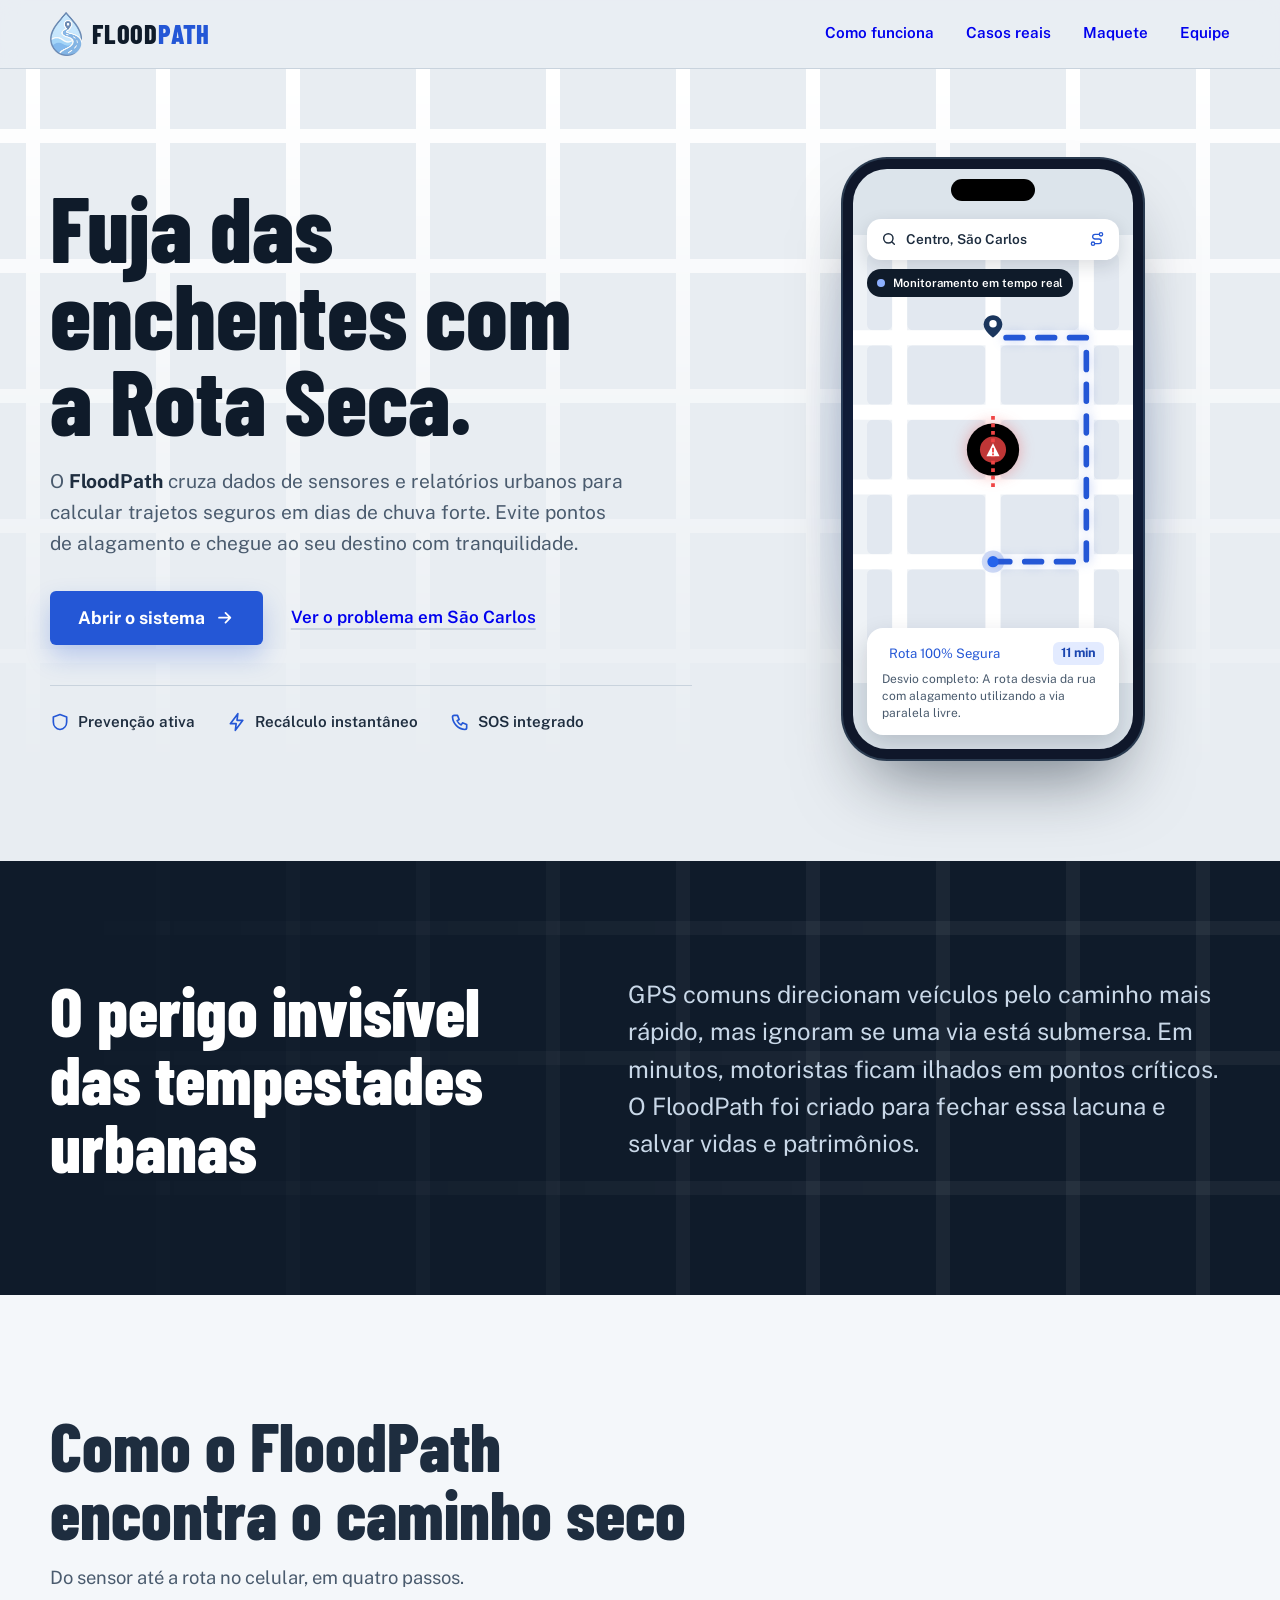
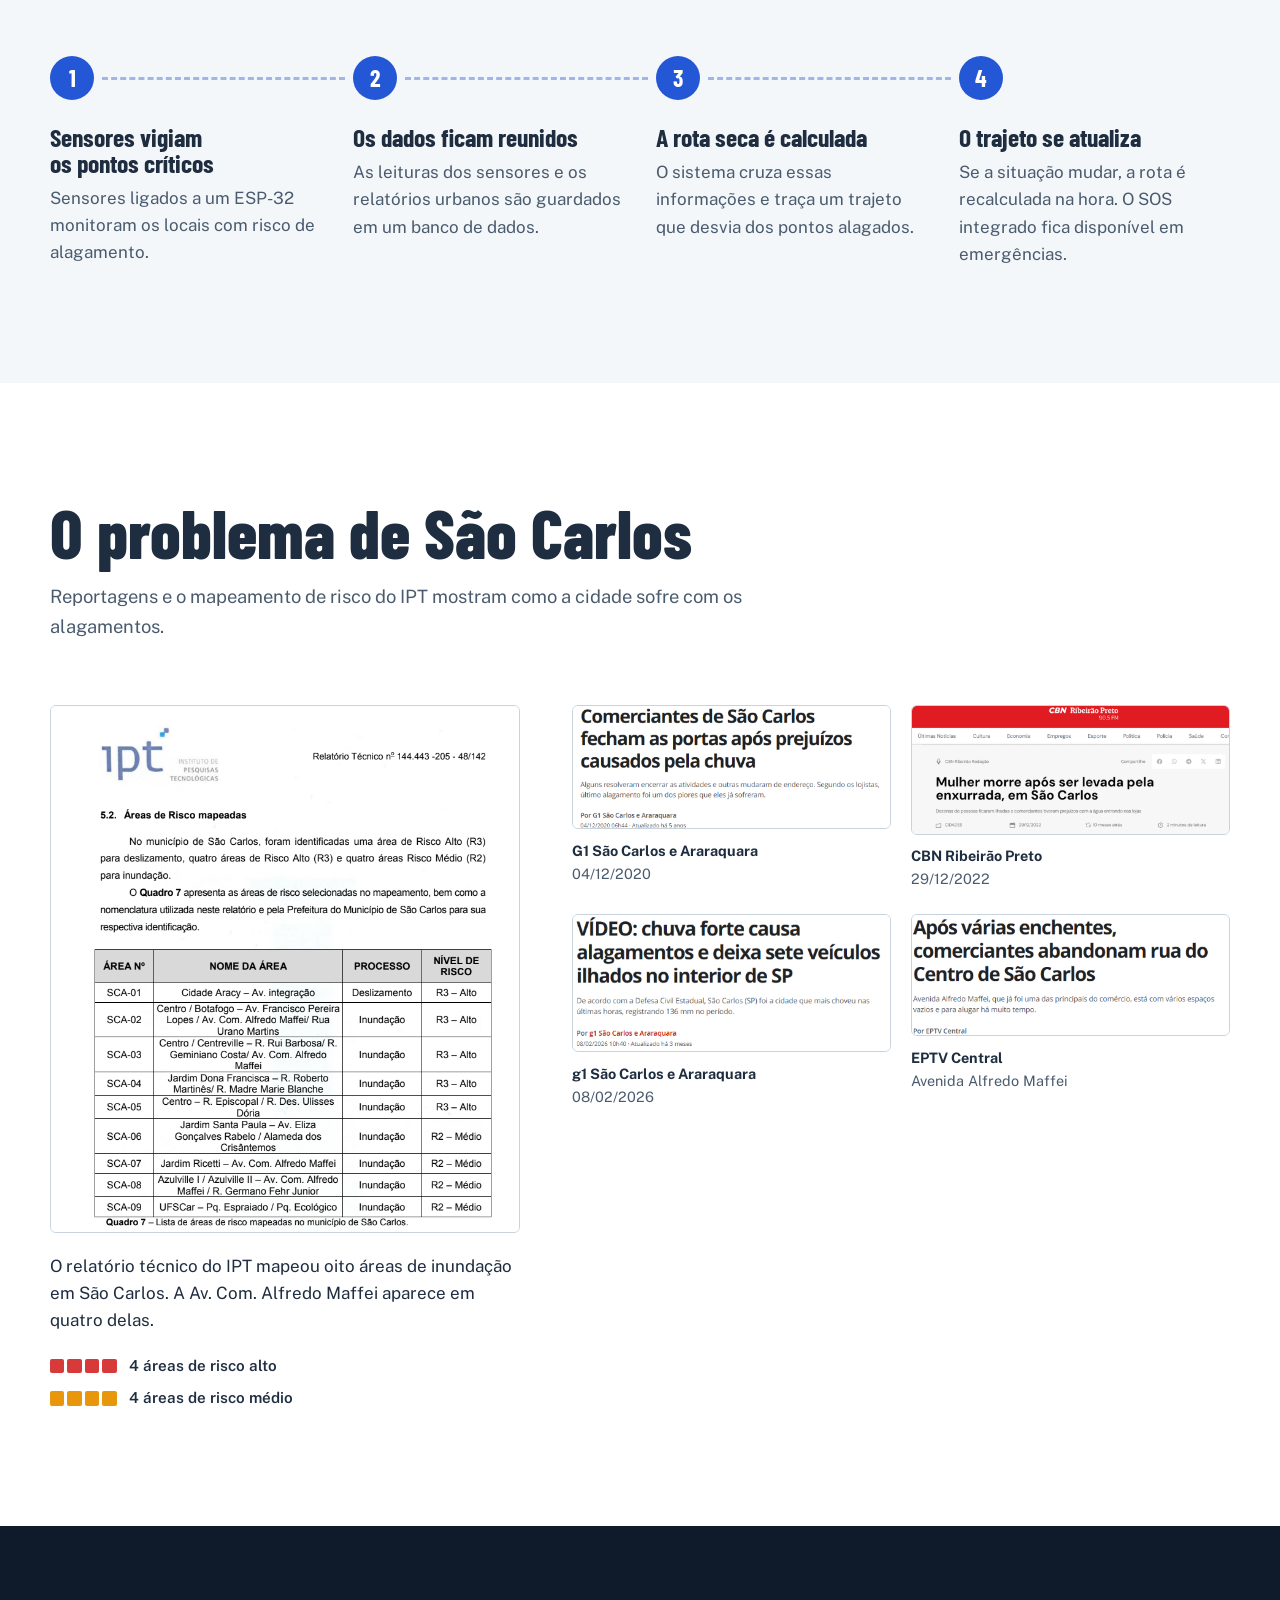
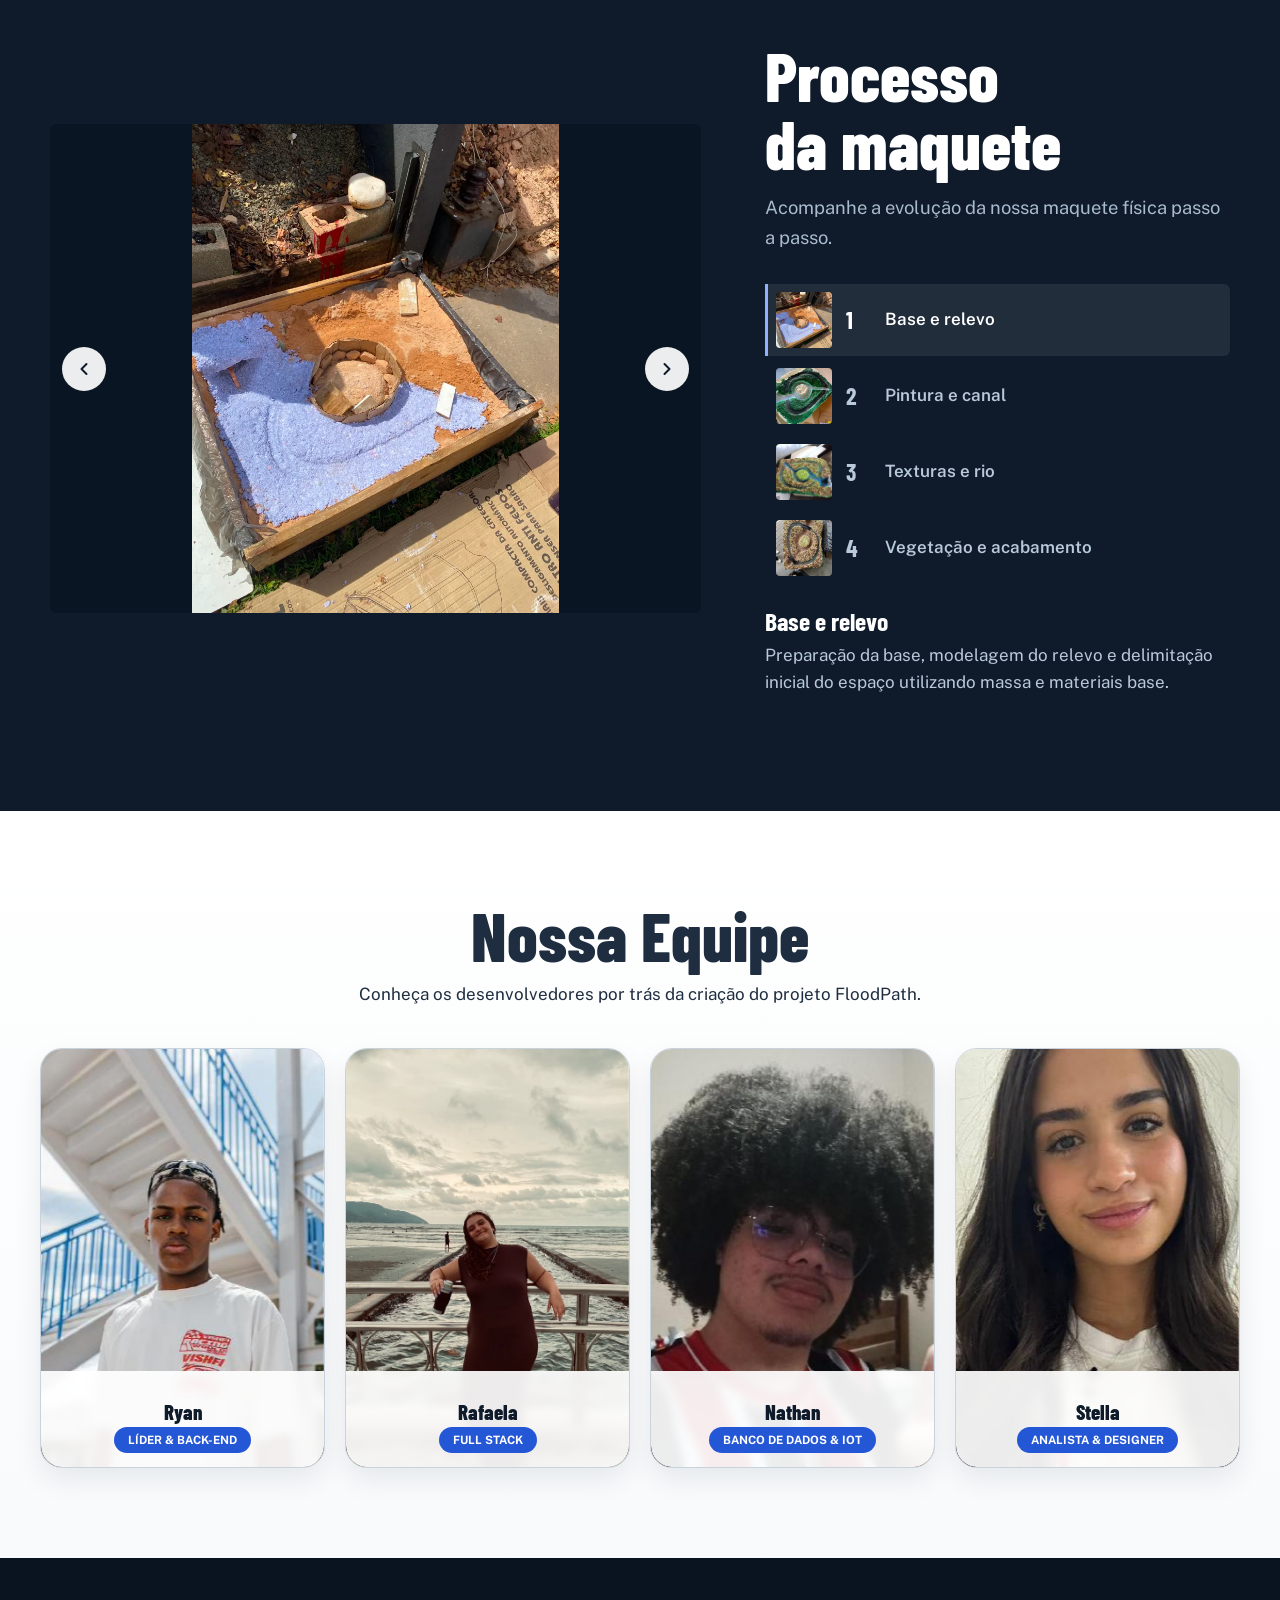
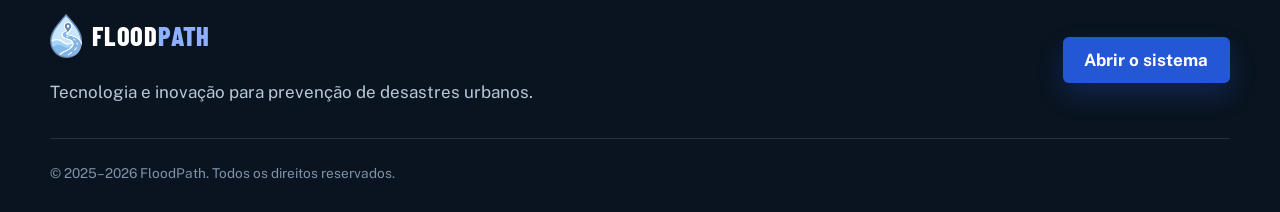
==== commit cce18dde: "Add files via upload" ====
--- a/index.html
+++ b/index.html
@@ -1,368 +1,407 @@
-<!DOCTYPE html>
-<html lang="pt-br">
-<head>
-    <meta charset="UTF-8">
-    <meta name="viewport" content="width=device-width, initial-scale=1.0">
-    <title>FloodPath - Monitoramento de Enchentes</title>
-    <!-- CSS da Aplicação -->
-    <link rel="stylesheet" href="style.css">
-    <!-- FontAwesome Ícones -->
-    <link href="https://cdnjs.cloudflare.com/ajax/libs/font-awesome/6.0.0/css/all.min.css" rel="stylesheet">
-    <!-- Bibliotecas Externas -->
-    <link rel="stylesheet" href="https://cdn.jsdelivr.net/npm/ol@v10.3.1/ol.css">
-    <script src="https://cdn.jsdelivr.net/npm/ol@v10.3.1/dist/ol.js"></script>
-    <script src="https://cdn.jsdelivr.net/npm/chart.js"></script>
-    <script src="https://cdn.jsdelivr.net/npm/sweetalert2@11"></script>
-    <!-- Scripts do Projeto na Ordem Correta -->
-    <script src="voz.js" defer></script>
-    <script src="mapa.js" defer></script>
-    <script src="main.js" defer></script>
-    <script src="relatorio.js" defer></script>
-    <script src="pesquisa.js" defer></script>
-    <script src="historico.js" defer></script>
-    <script src="telefone.js" defer></script>
-    <script src="compartilhamento.js" defer></script>
-    <script src="fotos.js" defer></script>
-    
-</head>
-<body>
-    <!-- CONTAINER PARA POP-UPS E ALERTAS DE BLOQUEIO DA ROTA -->
-    <div id="mensagem-sistema"></div>
-
-    <header class="main-header">
-        <div class="logo">FLOOD<span>PATH</span></div>
-        
-        <nav class="nav-links">
-            <a href="#" id="link-mapa" onclick="event.preventDefault(); toggleFullscreen();">Mapa</a>
-            <button class="btn-support"><i class="fas fa-headset"></i> Suporte</button>
-        </nav>
-
-        <!-- Agrupamento dos botões à direita -->
-        <div class="header-actions">
-            <!-- BOTÃO DO RELATÓRIO DE ALAGAMENTOS (Ao lado do SOS) -->
-            <button class="btn-relatorio" onclick="abrirRelatorioPronto()">
-                <i class="fas fa-file-alt"></i> Relatório de Alagamentos
-            </button>
-
-            <div class="sos-dropdown-wrapper" style="position: relative;">
-                <button class="btn-sos" onclick="toggleMenuSOS(event)">
-                    <i class="fas fa-phone-alt"></i> SOS EMERGÊNCIA
-                </button>
-                
-                <!-- Menu de escolha com os dois números -->
-                <div id="menu-sos" class="sos-menu-popover" style="display: none;">
-                    <button class="sos-option-btn" onclick="iniciarChamadaSOS('Bombeiros', '193')">
-                        <i class="fas fa-fire-extinguisher"></i>
-                        <div>
-                            <strong>Bombeiros</strong>
-                            <span>Ligar para 193</span>
-                        </div>
-                    </button>
-                    <button class="sos-option-btn" onclick="iniciarChamadaSOS('Defesa Civil', '199')">
-                        <i class="fas fa-shield-alt"></i>
-                        <div>
-                            <strong>Defesa Civil</strong>
-                            <span>Ligar para 199</span>
-                        </div>
-                    </button>
-                </div>
-            </div>
-
-            <button class="btn-reportar-foto" onclick="abrirModalReportarFoto()">
-                <i class="fas fa-camera"></i> Reportar Foto Inundação
-            </button>
-        </div>
-    </header>
-
-    <!-- BARRA DE PESQUISA COM SUGESTÕES ESTILO WAZE -->
-    <div class="search-area">
-        <div class="search-input-wrap">
-            <i class="fas fa-map-marker-alt" style="margin-right: 10px; color: #3b82f6;"></i>
-            <input type="text" id="destination" placeholder="Digite um destino (ex: Senai, Shopping)..." autocomplete="off" oninput="buscarSugestoes(this.value)">
-        </div>
-        <button class="btn-route" onclick="tracarR()"><i class="fas fa-route"></i> Traçar Rota Seca</button>
-       
-        <!-- DROP-DOWN DE SUGESTÕES DA PESQUISA -->
-        <div id="suggestions-box" class="suggestions-dropdown"></div>
-    </div>
-
-    <main class="main-grid">
-        <aside class="sidebar">
-            <!-- CARD DINÂMICO COM ABAS DE NAVEGAÇÃO (GERAL / CRISTO / SESC) -->
-            <section class="card">
-                <div class="sensor-tabs" style="display: flex; gap: 6px; margin-bottom: 12px;">
-                    <button type="button" class="tab-btn active" onclick="alternarAbaSensor('geral', this)" style="flex: 1; padding: 6px; border: none; border-radius: 6px; font-size: 0.75rem; font-weight: bold; cursor: pointer; background: #3b82f6; color: white;">Geral</button>
-                    <button type="button" class="tab-btn" onclick="alternarAbaSensor('1', this)" style="flex: 1; padding: 6px; border: none; border-radius: 6px; font-size: 0.75rem; font-weight: bold; cursor: pointer; background: #e2e8f0; color: #475569;">Cristo</button>
-                    <button type="button" class="tab-btn" onclick="alternarAbaSensor('2', this)" style="flex: 1; padding: 6px; border: none; border-radius: 6px; font-size: 0.75rem; font-weight: bold; cursor: pointer; background: #e2e8f0; color: #475569;">SESC</button>
-                </div>
-
-                <div class="card-header">
-                    <div class="icon-box-blue"><i class="fas fa-city" id="icone-card-sensor"></i></div>
-                    <h2 id="titulo-card-sensor" style="font-size: 1rem; font-weight: 800;">Situação da Cidade</h2>
-                </div>
-
-                <div class="status-box">
-                    <span class="status-tag" id="tag-sensor">STATUS GERAL</span>
-                    <h3 id="status-cidade-titulo">Estado Normal</h3>
-                    <p id="status-cidade-descricao">Carregando dados dos sensores...</p>
-                </div>
-               
-                <div class="stat-row">
-                    <span>Vias Interrompidas</span>
-                    <span class="val-red" id="vias-count">00</span>
-                </div>
-                <div class="stat-row">
-                    <span>Pontos de Alagamento</span>
-                    <span class="val-orange" id="alagamentos-count">00</span>
-                </div>
-            </section>
-
-            <!-- CARD: HISTÓRICO DE LEITURAS (GRÁFICO E TABELA DO BANCO COM FILTRO DE ABAS) -->
-            <section class="card">
-                <div class="historico-tabs" style="display: flex; gap: 6px; margin-bottom: 12px;">
-                    <button type="button" class="tab-btn-hist active" onclick="alternarAbaHistorico('geral', this)" style="flex: 1; padding: 6px; border: none; border-radius: 6px; font-size: 0.75rem; font-weight: bold; cursor: pointer; background: #3b82f6; color: white;">Geral</button>
-                    <button type="button" class="tab-btn-hist" onclick="alternarAbaHistorico('SENSOR_01', this)" style="flex: 1; padding: 6px; border: none; border-radius: 6px; font-size: 0.75rem; font-weight: bold; cursor: pointer; background: #e2e8f0; color: #475569;">Cristo</button>
-                    <button type="button" class="tab-btn-hist" onclick="alternarAbaHistorico('SENSOR_02', this)" style="flex: 1; padding: 6px; border: none; border-radius: 6px; font-size: 0.75rem; font-weight: bold; cursor: pointer; background: #e2e8f0; color: #475569;">SESC</button>
-                </div>
-
-                <div class="card-header">
-                    <div class="icon-box-blue"><i class="fas fa-chart-line"></i></div>
-                    <h2 style="font-size: 1rem; font-weight: 800;" id="titulo-historico">Histórico de Leituras</h2>
-                </div>
-
-                <div style="position: relative; height: 180px; width: 100%; margin-bottom: 15px;">
-                    <canvas id="graficoHistorico"></canvas>
-                </div>
-
-                <div style="max-height: 150px; overflow-y: auto; font-size: 0.75rem;">
-                    <table style="width: 100%; text-align: left; border-collapse: collapse;">
-                        <thead>
-                            <tr style="border-bottom: 1px solid #e2e8f0; color: #64748b;">
-                                <th style="padding: 4px;">Sensor</th>
-                                <th style="padding: 4px;">Nível</th>
-                                <th style="padding: 4px;">Status</th>
-                            </tr>
-                        </thead>
-                        <tbody id="tabela-historico-body">
-                            <tr>
-                                <td colspan="3" style="text-align: center; padding: 10px; color: #94a3b8;">Carregando dados...</td>
-                            </tr>
-                        </tbody>
-                    </table>
-                </div>
-            </section>
-        </aside>
-
-        <div class="main-content">
-            <section class="map-wrapper">
-                <div id="map-container">
-                    <button id="btn-fullscreen" onclick="toggleFullscreen()" title="Expandir Mapa">
-                        <i class="fas fa-expand"></i>
-                    </button>
-                </div>
-
-                <div id="overlay-bloqueio" class="status-critico">
-                    <div class="marker-bubble">
-                        <div class="icon-circle"><i class="fas fa-water"></i></div>
-                        <span id="label-bloqueio">ÁREA INUNDADA</span>
-                    </div>
-                </div>
-
-                <div id="overlay-subindo" class="status-critico">
-                    <div class="marker-bubble">
-                        <div class="icon-circle"><i class="fas fa-exclamation-triangle"></i></div>
-                        <span id="label-subindo">ÁREA INUNDADA</span>
-                    </div>
-                </div>
-
-                <div id="overlay-user" class="api-marker">
-                    <div class="marker-bubble">
-                        VOCÊ ESTÁ AQUI
-                    </div>
-                </div>
-
-                <div id="overlay-destino">
-                    <div class="destino-icon"><i class="fas fa-flag-checkered"></i></div>
-                    <span id="label-destino" class="destino-label">DESTINO</span>
-                </div>
-
-                <div class="map-legend">
-                    <div class="legend-item"><span class="dot red"></span> Risco Crítico</div>
-                    <div class="legend-item"><span class="dot blue"></span> Sua Posição</div>
-                    <div class="legend-item"><span class="dot vias"></span> Vias Urbanas</div>
-                </div>
-            </section>
-
-            <section class="protocol-section">
-                <div class="protocol-header">
-                    <div class="icon-box-blue"><i class="fas fa-shield-alt"></i></div>
-                    <h2>Em Caso De Inudação Siga Os Protocolos de Emergência</h2>
-                </div>
-                <div class="protocol-grid">
-                    <div class="protocol-item">
-                        <i class="fas fa-bolt" style="color: #f59e0b;"></i>
-                        <h4>Rede Elétrica</h4>
-                        <p>Desligue a chave geral se a água entrar em casa.</p>
-                    </div>
-                    <div class="protocol-item">
-                        <i class="fas fa-car" style="color: var(--emergency-red);"></i>
-                        <h4>Veículos</h4>
-                        <p>Abandone o veículo se o nível subir rapidamente.</p>
-                    </div>
-                    <div class="protocol-item">
-                        <i class="fas fa-virus" style="color: var(--action-blue);"></i>
-                        <h4>Saúde</h4>
-                        <p>Evite contato direto com a água da enchente.</p>
-                    </div>
-                    <div class="protocol-item">
-                        <i class="fas fa-house-damage" style="color: var(--success-green);"></i>
-                        <h4>Encostas</h4>
-                        <p>Fique alerta a estalos ou rachaduras no solo.</p>
-                    </div>
-                </div>
-            </section>
-        </div>
-    </main>
-
-    <footer>
-        <div style="display: flex; align-items: center;">
-            <div class="footer-logo-square"></div>
-            <div>
-                <h4 style="font-weight: 900;">FLOODPATH &copy; 2026</h4>
-                <p style="font-size: 0.75rem; color: #94a3b8;">Tecnologia preventiva.</p>
-            </div>
-        </div>
-        <div style="text-align: right;">
-            <div class="team-names">NATHAN · RAFAELA · RYAN · STELLA</div>
-            <div class="contingency-bar">Suporte Técnico: suporte@floodpath.com</div>
-        </div>
-    </footer>
-
-    <!-- MODAL SOS ESTILO IOS -->
-    <div id="sos-modal" class="ios-incoming-call">
-        <div class="ios-blur-bg"></div>
-        <div class="ios-call-container">
-            <div class="ios-contact-info">
-                <h1 id="sos-caller-name" class="ios-caller-name">Bombeiros (193)</h1>
-                <p id="sos-status" class="ios-call-status">ligando...</p>
-                <div id="sos-timer" class="ios-ios-timer">00:00</div>
-            </div>
-
-            <div class="ios-actions-grid">
-                <div class="ios-grid-item">
-                    <button class="ios-round-btn"><i class="fas fa-microphone-slash"></i></button>
-                    <span>mudo</span>
-                </div>
-                <div class="ios-grid-item">
-                    <button class="ios-round-btn"><i class="fas fa-th"></i></button>
-                    <span>teclado</span>
-                </div>
-                <div class="ios-grid-item">
-                    <button class="ios-round-btn"><i class="fas fa-volume-up"></i></button>
-                    <span>alto-falante</span>
-                </div>
-                <div class="ios-grid-item">
-                    <button class="ios-round-btn"><i class="fas fa-plus"></i></button>
-                    <span>add. chamada</span>
-                </div>
-                <div class="ios-grid-item">
-                    <button class="ios-round-btn"><i class="fas fa-video"></i></button>
-                    <span>FaceTime</span>
-                </div>
-                <div class="ios-grid-item">
-                    <button class="ios-round-btn"><i class="fas fa-user-circle"></i></button>
-                    <span>contatos</span>
-                </div>
-            </div>
-
-            <div class="ios-end-call-container">
-                <button id="btn-cancel-sos" class="ios-end-call-btn">
-                    <i class="fas fa-phone-alt"></i>
-                </button>
-            </div>
-        </div>
-    </div>
-
-    <!-- BOTÃO FLUTUANTE DE COMPARTILHAMENTO WHATSAPP -->
-    <button class="whatsapp-sticky-tab" onclick="compartilharAlertaWhatsApp()" title="Compartilhar Alerta no WhatsApp">
-        <i class="fab fa-whatsapp"></i>
-        <span>WhatsApp</span>
-    </button>
-
-    <!-- MODAL COM SELEÇÃO DE LOCAL PARA REPORTAR FOTO -->
-    <div id="modal-reportar-foto" style="display: none;">
-        <div class="modal-content">
-            <div class="modal-header">
-                <h3><i class="fas fa-camera"></i> Enviar Foto da Inundação</h3>
-                <button class="btn-fechar" type="button" onclick="fecharModalReportarFoto()">&times;</button>
-            </div>
-            <form id="form-reportar-foto" onsubmit="enviarRelatorioFoto(event)">
-                <label for="select-local">Local Afetado</label>
-                <select id="select-local" required>
-                    <option value="" disabled selected>Escolha o ponto de alagamento...</option>
-                    <option value="CRISTO">Rotatória do Cristo</option>
-                    <option value="SESC">SESC São Carlos</option>
-                </select>
-
-                <label for="input-foto">Selecione ou tire uma foto</label>
-                <div class="upload-area-box">
-                    <input type="file" id="input-foto" accept="image/*" capture="environment" required onchange="previewFoto(event)">
-                </div>
-
-                <div id="box-preview-foto" style="display:none; text-align:center;">
-                    <img id="img-preview" src="" alt="Pré-visualização">
-                </div>
-
-                <label for="input-descricao">Observação / Nível Aparente</label>
-                <input type="text" id="input-descricao" placeholder="Ex: Água subindo rapidamente perto do canteiro" required>
-
-                <button type="submit" class="btn-confirmar-envio">
-                    <i class="fas fa-paper-plane"></i> Publicar Foto no Mapa
-                </button>
-            </form>
-        </div>
-    </div>
-
-    <!-- MODAL DO RELATÓRIO DE ALAGAMENTOS -->
-    <div id="modal-relatorio" class="modal-overlay-relatorio" onclick="fecharModalRelatorioFora(event)">
-        <div class="modal-card-relatorio" onclick="event.stopPropagation()">
-            <div class="modal-header-relatorio">
-                <div class="header-title-wrap">
-                    <i class="fas fa-file-invoice"></i>
-                    <h3>Relatório Geral de Alagamentos</h3>
-                </div>
-                <button class="btn-fechar-relatorio" onclick="fecharModalRelatorio()">&times;</button>
-            </div>
-            
-            <div id="conteudo-relatorio-modal" class="modal-body-relatorio">
-                <!-- Conteúdo injetado via JS -->
-            </div>
-
-            <div class="modal-footer-relatorio">
-                <button type="button" class="btn-imprimir-relatorio" onclick="window.print()">
-                    <i class="fas fa-print"></i> Baixar / Imprimir PDF
-                </button>
-                <button type="button" class="btn-fechar-sec-relatorio" onclick="fecharModalRelatorio()">Fechar</button>
-            </div>
-        </div>
-    </div>
-
-    <!-- MODAL PARA VISUALIZAR A FOTO EM DETALHE -->
-    <div id="modal-visualizar-foto" class="modal-foto-overlay" onclick="fecharModalVisualizarFotoFora(event)">
-        <div class="modal-foto-card" onclick="event.stopPropagation()">
-            <div class="modal-foto-header">
-                <h4><i class="fas fa-camera" style="color: #8b5cf6;"></i> Foto Reportada</h4>
-                <button type="button" class="btn-fechar-foto" onclick="fecharModalVisualizarFoto()">&times;</button>
-            </div>
-            <div class="modal-foto-body">
-                <img id="img-modal-view" src="" alt="Foto do Alagamento">
-            </div>
-            <div class="modal-foto-info">
-                <p id="desc-modal-view"></p>
-                <span id="hora-modal-view"></span>
-            </div>
-        </div>
-    </div>
-
-</body>
+<!DOCTYPE html>
+<html lang="pt-BR">
+
+<head>
+    <meta charset="UTF-8">
+    <meta name="viewport" content="width=device-width, initial-scale=1.0">
+    <title>FloodPath – Rota seca e segurança em tempo real</title>
+    <meta name="description"
+        content="O FloodPath cruza dados de sensores e relatórios urbanos para calcular trajetos seguros em dias de chuva forte.">
+    <link rel="preconnect" href="https://fonts.googleapis.com">
+    <link rel="preconnect" href="https://fonts.gstatic.com" crossorigin>
+    <link
+        href="https://fonts.googleapis.com/css2?family=Barlow+Condensed:wght@600;700;800&family=Public+Sans:wght@400;500;600;700&display=swap"
+        rel="stylesheet">
+    <link rel="icon" type="image/png" href="logo.png">
+    <link rel="stylesheet" href="styleslanding.css">
+</head>
+
+<body>
+    <a class="pular" href="#conteudo">Pular para o conteúdo</a>
+
+    <header class="topo" id="topo">
+        <div class="container topo-barra">
+            <a class="marca" href="#topo" aria-label="FloodPath, início">
+                <img class="marca-logo" src="logo.png" alt="" width="32" height="44">
+                <span class="marca-nome">FLOOD<span>PATH</span></span>
+            </a>
+            <nav class="menu" aria-label="Principal">
+                <a href="#como-funciona">Como funciona</a>
+                <a href="#problema-sao-carlos">Casos reais</a>
+                <a href="#processo-maquete">Maquete</a>
+                <a href="#equipe">Equipe</a>
+            </nav>
+        </div>
+    </header>
+
+    <aside class="regua" aria-hidden="true">
+        <div class="regua-trilho">
+            <div class="regua-agua"></div>
+        </div>
+    </aside>
+
+    <main id="conteudo">
+        <section class="hero">
+            <div class="container hero-grade">
+                <div>
+                    <h1>Fuja das enchentes com a Rota Seca.</h1>
+                    <p class="hero-lead">O <strong>FloodPath</strong> cruza dados de sensores e relatórios urbanos para
+                        calcular trajetos seguros em dias de chuva forte. Evite pontos de alagamento e chegue ao seu
+                        destino com tranquilidade.</p>
+                    <div class="hero-acoes">
+                        <a class="btn btn-primario btn-grande link-sistema"
+                            href="https://rafaela0011.github.io/FloodPathAtualizadoOutubro/">Abrir o sistema
+                            <svg viewBox="0 0 24 24" fill="none" stroke="currentColor" stroke-width="2.2"
+                                stroke-linecap="round" stroke-linejoin="round" aria-hidden="true">
+                                <path d="M5 12h14M13 6l6 6-6 6" />
+                            </svg></a>
+                        <a class="link-texto" href="#problema-sao-carlos">Ver o problema em São Carlos</a>
+                    </div>
+                    <ul class="hero-fatos">
+                        <li><svg viewBox="0 0 24 24" fill="none" stroke="currentColor" stroke-width="2"
+                                stroke-linecap="round" stroke-linejoin="round" aria-hidden="true">
+                                <path d="M12 3l8 3v6c0 4.5-3.2 8.3-8 9-4.8-.7-8-4.5-8-9V6l8-3z" />
+                            </svg>Prevenção ativa</li>
+                        <li><svg viewBox="0 0 24 24" fill="none" stroke="currentColor" stroke-width="2"
+                                stroke-linecap="round" stroke-linejoin="round" aria-hidden="true">
+                                <path d="M13 2L4 14h7l-1 8 9-12h-7l1-8z" />
+                            </svg>Recálculo instantâneo</li>
+                        <li><svg viewBox="0 0 24 24" fill="none" stroke="currentColor" stroke-width="2"
+                                stroke-linecap="round" stroke-linejoin="round" aria-hidden="true">
+                                <path
+                                    d="M5 4h4l2 5-2.5 1.5a11 11 0 005 5L15 13l5 2v4a2 2 0 01-2 2A16 16 0 013 6a2 2 0 012-2z" />
+                            </svg>SOS integrado</li>
+                    </ul>
+                </div>
+
+                <div class="hero-visual">
+                    <div class="phone-frame">
+                        <div class="dynamic-island"></div>
+                        <div class="phone-screen">
+                            <div class="app-search-bar">
+                                <svg viewBox="0 0 24 24" fill="none" stroke="currentColor" stroke-width="2.2"
+                                    stroke-linecap="round" aria-hidden="true">
+                                    <circle cx="11" cy="11" r="7" />
+                                    <path d="M20 20l-3.5-3.5" />
+                                </svg>
+                                <span>Centro, São Carlos</span>
+                                <svg viewBox="0 0 24 24" fill="none" stroke="currentColor" stroke-width="2"
+                                    stroke-linecap="round" stroke-linejoin="round" aria-hidden="true">
+                                    <circle cx="6" cy="19" r="2.5" />
+                                    <circle cx="18" cy="5" r="2.5" />
+                                    <path d="M8.5 19H15a3.5 3.5 0 000-7H9a3.5 3.5 0 010-7h6.5" />
+                                </svg>
+                            </div>
+
+                            <svg class="map-svg" viewBox="0 0 300 480" xmlns="http://www.w3.org/2000/svg">
+                                <rect width="300" height="480" fill="#eef2f6" />
+                                <rect x="15" y="20" width="27" height="82" rx="6" fill="#e2e8f0" />
+                                <rect x="58" y="20" width="84" height="82" rx="6" fill="#e2e8f0" />
+                                <rect x="158" y="20" width="84" height="82" rx="6" fill="#e2e8f0" />
+                                <rect x="258" y="20" width="27" height="82" rx="6" fill="#e2e8f0" />
+
+                                <rect x="15" y="118" width="27" height="64" rx="6" fill="#e2e8f0" />
+                                <rect x="58" y="118" width="84" height="64" rx="6" fill="#e2e8f0" />
+                                <rect x="158" y="118" width="84" height="64" rx="6" fill="#e2e8f0" />
+                                <rect x="258" y="118" width="27" height="64" rx="6" fill="#e2e8f0" />
+
+                                <rect x="15" y="198" width="27" height="64" rx="6" fill="#e2e8f0" />
+                                <rect x="58" y="198" width="84" height="64" rx="6" fill="#e2e8f0" />
+                                <rect x="158" y="198" width="84" height="64" rx="6" fill="#e2e8f0" />
+                                <rect x="258" y="198" width="27" height="64" rx="6" fill="#e2e8f0" />
+
+                                <rect x="15" y="278" width="27" height="64" rx="6" fill="#e2e8f0" />
+                                <rect x="58" y="278" width="84" height="64" rx="6" fill="#e2e8f0" />
+                                <rect x="158" y="278" width="84" height="64" rx="6" fill="#e2e8f0" />
+                                <rect x="258" y="278" width="27" height="64" rx="6" fill="#e2e8f0" />
+
+                                <rect x="15" y="358" width="27" height="122" rx="6" fill="#e2e8f0" />
+                                <rect x="58" y="358" width="84" height="122" rx="6" fill="#e2e8f0" />
+                                <rect x="158" y="358" width="84" height="122" rx="6" fill="#e2e8f0" />
+                                <rect x="258" y="358" width="27" height="122" rx="6" fill="#e2e8f0" />
+
+                                <path d="M 0,110 L 300,110" stroke="#ffffff" stroke-width="16" />
+                                <path d="M 0,190 L 300,190" stroke="#ffffff" stroke-width="16" />
+                                <path d="M 0,270 L 300,270" stroke="#ffffff" stroke-width="16" />
+                                <path d="M 0,350 L 300,350" stroke="#ffffff" stroke-width="16" />
+
+                                <path d="M 50,0 L 50,480" stroke="#ffffff" stroke-width="16" />
+                                <path d="M 150,0 L 150,480" stroke="#ffffff" stroke-width="16" />
+                                <path d="M 250,0 L 250,480" stroke="#ffffff" stroke-width="16" />
+
+                                <circle cx="150" cy="230" r="28" class="flood-hazard-zone" />
+                                <circle cx="150" cy="230" r="14" fill="#ef4444" opacity="0.8" />
+                                <path d="M 150,270 L 150,190" stroke="#ef4444" stroke-width="4" stroke-dasharray="4,4" fill="none" />
+
+                                <g transform="translate(143, 223)">
+                                    <path d="M 7,0 L 14,14 L 0,14 Z" fill="#ffffff" />
+                                    <rect x="6" y="5" width="2" height="5" fill="#ef4444" />
+                                    <rect x="6" y="11" width="2" height="2" fill="#ef4444" />
+                                </g>
+
+                                <path class="route-line" d="M 150,350 L 250,350 L 250,110 L 150,110" fill="none" />
+                                <circle cx="150" cy="350" r="12" class="marker-user-pulse" />
+                                <circle cx="150" cy="350" r="6" fill="#2563eb" />
+
+                                <g transform="translate(140, 86)">
+                                    <path d="M 10,0 C 4.5,0 0,4.5 0,10 C 0,17 10,24 10,24 C 10,24 20,17 20,10 C 20,4.5 15.5,0 10,0 Z" fill="#1b365d" />
+                                    <circle cx="10" cy="9" r="4" fill="#ffffff" />
+                                </g>
+                            </svg>
+
+                            <p class="celular-vivo"><span class="ponto-vivo"></span>Monitoramento em tempo real</p>
+
+                            <div class="app-bottom-card">
+                                <div class="card-status-header">
+                                    <span class="tag-secunda"><i class="fa-solid fa-shield-check"></i> Rota 100% Segura</span>
+                                    <span class="time-tag">11 min</span>
+                                </div>
+                                <p>Desvio completo: A rota desvia da rua com alagamento utilizando a via paralela livre.</p>
+                            </div>
+                        </div>
+                    </div>
+                </div>
+            </div>
+        </section>
+
+        <section class="secao escuro problema" id="solucao">
+            <div class="container problema-grade">
+                <h2>O perigo invisível das tempestades urbanas</h2>
+                <p class="problema-texto">GPS comuns direcionam veículos pelo caminho mais rápido, mas ignoram se uma
+                    via está submersa. Em minutos, motoristas ficam ilhados em pontos críticos. O FloodPath foi criado
+                    para fechar essa lacuna e salvar vidas e patrimônios.</p>
+            </div>
+        </section>
+
+        <section class="secao" id="como-funciona">
+            <div class="container">
+                <header class="secao-cabeca">
+                    <h2>Como o FloodPath encontra o caminho seco</h2>
+                    <p>Do sensor até a rota no celular, em quatro passos.</p>
+                </header>
+                <ol class="passos">
+                    <li class="passo"><span class="passo-num" aria-hidden="true">1</span>
+                        <h3>Sensores vigiam os pontos críticos</h3>
+                        <p>Sensores ligados a um ESP-32 monitoram os locais com risco de alagamento.</p>
+                    </li>
+                    <li class="passo"><span class="passo-num" aria-hidden="true">2</span>
+                        <h3>Os dados ficam reunidos</h3>
+                        <p>As leituras dos sensores e os relatórios urbanos são guardados em um banco de dados.</p>
+                    </li>
+                    <li class="passo"><span class="passo-num" aria-hidden="true">3</span>
+                        <h3>A rota seca é calculada</h3>
+                        <p>O sistema cruza essas informações e traça um trajeto que desvia dos pontos alagados.</p>
+                    </li>
+                    <li class="passo"><span class="passo-num" aria-hidden="true">4</span>
+                        <h3>O trajeto se atualiza</h3>
+                        <p>Se a situação mudar, a rota é recalculada na hora. O SOS integrado fica disponível em
+                            emergências.</p>
+                    </li>
+                </ol>
+            </div>
+        </section>
+
+        <section class="secao papel" id="problema-sao-carlos">
+            <div class="container">
+                <header class="secao-cabeca">
+                    <h2>O problema de São Carlos</h2>
+                    <p>Reportagens e o mapeamento de risco do IPT mostram como a cidade sofre com os alagamentos.</p>
+                </header>
+                <div class="casos-grade">
+                    <figure class="relatorio">
+                        <button class="ampliar" type="button" aria-label="Ampliar o relatório do IPT"><img
+                                src="1ptareas.png"
+                                alt="Quadro 7 do relatório técnico do IPT, com a lista de áreas de risco mapeadas em São Carlos"
+                                loading="lazy"></button>
+                        <figcaption>
+                            <p>O relatório técnico do IPT mapeou oito áreas de inundação em São Carlos. A Av. Com.
+                                Alfredo Maffei aparece em quatro delas.</p>
+                            <ul class="legenda-risco">
+                                <li><span class="pips" aria-hidden="true"><i></i><i></i><i></i><i></i></span>4 áreas de
+                                    risco alto</li>
+                                <li><span class="pips medio" aria-hidden="true"><i></i><i></i><i></i><i></i></span>4
+                                    áreas de risco médio</li>
+                            </ul>
+                        </figcaption>
+                    </figure>
+                    <ul class="recortes">
+                        <li>
+                            <figure><button class="ampliar" type="button" aria-label="Ampliar a reportagem"><img
+                                        src="casosreais2.png"
+                                        alt="Manchete: Comerciantes de São Carlos fecham as portas após prejuízos causados pela chuva"
+                                        loading="lazy"></button>
+                                <figcaption><span class="fonte">G1 São Carlos e Araraquara</span>04/12/2020</figcaption>
+                            </figure>
+                        </li>
+                        <li>
+                            <figure><button class="ampliar" type="button" aria-label="Ampliar a reportagem"><img
+                                        src="casosreais3.png"
+                                        alt="Manchete: Mulher morre após ser levada pela enxurrada, em São Carlos"
+                                        loading="lazy"></button>
+                                <figcaption><span class="fonte">CBN Ribeirão Preto</span>29/12/2022</figcaption>
+                            </figure>
+                        </li>
+                        <li>
+                            <figure><button class="ampliar" type="button" aria-label="Ampliar a reportagem"><img
+                                        src="casosreais4.png"
+                                        alt="Manchete: chuva forte causa alagamentos e deixa sete veículos ilhados no interior de SP"
+                                        loading="lazy"></button>
+                                <figcaption><span class="fonte">g1 São Carlos e Araraquara</span>08/02/2026</figcaption>
+                            </figure>
+                        </li>
+                        <li>
+                            <figure><button class="ampliar" type="button" aria-label="Ampliar a reportagem"><img
+                                        src="casosreais1.png"
+                                        alt="Manchete: Após várias enchentes, comerciantes abandonam rua do Centro de São Carlos"
+                                        loading="lazy"></button>
+                                <figcaption><span class="fonte">EPTV Central</span>Avenida Alfredo Maffei</figcaption>
+                            </figure>
+                        </li>
+                    </ul>
+                </div>
+            </div>
+        </section>
+
+        <section class="secao escuro" id="processo-maquete">
+            <div class="container maquete-grade">
+                <div class="maquete-palco">
+                    <button class="ampliar" type="button" aria-label="Ampliar a imagem da etapa"><img id="maquete-img"
+                            src="inicio.webp"
+                            alt="Início da maquete: base de madeira com terra, massa azul modelando o relevo e uma ilha circular ao centro"></button>
+                    <button class="seta seta-esq" type="button" aria-label="Etapa anterior"><svg viewBox="0 0 24 24"
+                            width="20" height="20" fill="none" stroke="currentColor" stroke-width="2.4"
+                            stroke-linecap="round" stroke-linejoin="round" aria-hidden="true">
+                            <path d="M15 6l-6 6 6 6" />
+                        </svg></button>
+                    <button class="seta seta-dir" type="button" aria-label="Próxima etapa"><svg viewBox="0 0 24 24"
+                            width="20" height="20" fill="none" stroke="currentColor" stroke-width="2.4"
+                            stroke-linecap="round" stroke-linejoin="round" aria-hidden="true">
+                            <path d="M9 6l6 6-6 6" />
+                        </svg></button>
+                </div>
+                <div>
+                    <h2>Processo da maquete</h2>
+                    <p class="maquete-lead">Acompanhe a evolução da nossa maquete física passo a passo.</p>
+                    <ol class="etapas">
+                        <li><button class="etapa" type="button" aria-current="true"><img src="inicio.webp" alt=""
+                                    width="56" height="56"><span class="etapa-num">1</span><span>Base e
+                                    relevo</span></button></li>
+                        <li><button class="etapa" type="button" aria-current="false"><img src="meio.webp" alt=""
+                                    width="56" height="56"><span class="etapa-num">2</span><span>Pintura e
+                                    canal</span></button></li>
+                        <li><button class="etapa" type="button" aria-current="false"><img src="meio2.webp" alt=""
+                                    width="56" height="56"><span class="etapa-num">3</span><span>Texturas e
+                                    rio</span></button></li>
+                        <li><button class="etapa" type="button" aria-current="false"><img src="fim.webp" alt=""
+                                    width="56" height="56"><span class="etapa-num">4</span><span>Vegetação e
+                                    acabamento</span></button></li>
+                    </ol>
+                    <div class="etapa-detalhe" aria-live="polite">
+                        <h3 id="maquete-title">Base e relevo</h3>
+                        <p id="maquete-description">Preparação da base, modelagem do relevo e delimitação inicial do
+                            espaço utilizando massa e materiais base.</p>
+                    </div>
+                </div>
+            </div>
+        </section>
+
+        <section class="team-section" id="equipe">
+            <div class="section-container">
+                <div class="section-title">
+                    <h2>Nossa Equipe</h2>
+                    <p>Conheça os desenvolvedores por trás da criação do projeto FloodPath.</p>
+                </div>
+
+                <div class="team-row">
+                    <div class="team-card">
+                        <div class="team-photo">
+                            <img src="ryan.jpg" alt="Foto do Ryan" loading="lazy">
+                        </div>
+                        <div class="team-info">
+                            <h3>Ryan</h3>
+                            <span class="team-role">Líder &amp; Back-end</span>
+                            <p>Responsável pelo desenvolvimento back-end, programação dos sensores e montagem do hardware
+                                integrado ao ESP-32.</p>
+                            <div class="team-links">
+                                <a href="https://github.com/ryanhsilva10-star" target="_blank" rel="noopener noreferrer" aria-label="GitHub do Ryan">GitHub</a>
+                                <a href="https://www.linkedin.com/" target="_blank" rel="noopener noreferrer" aria-label="LinkedIn do Ryan">LinkedIn</a>
+                            </div>
+                        </div>
+                    </div>
+
+                    <div class="team-card">
+                        <div class="team-photo">
+                            <img src="rafa.webp" alt="Foto da Rafaela" loading="lazy">
+                        </div>
+                        <div class="team-info">
+                            <h3>Rafaela</h3>
+                            <span class="team-role">Full Stack</span>
+                            <p>Desenvolveu o front-end da aplicação e prestou suporte técnico geral e auxílio integrado a
+                                todas as frentes do projeto.</p>
+                            <div class="team-links">
+                                <a href="https://github.com/Rafaela0011" target="_blank" rel="noopener noreferrer" aria-label="GitHub da Rafaela">GitHub</a>
+                                <a href="https://www.linkedin.com/" target="_blank" rel="noopener noreferrer" aria-label="LinkedIn da Rafaela">LinkedIn</a>
+                            </div>
+                        </div>
+                    </div>
+
+                    <div class="team-card">
+                        <div class="team-photo">
+                            <img src="nathan.jpg" alt="Foto do Nathan" loading="lazy">
+                        </div>
+                        <div class="team-info">
+                            <h3>Nathan</h3>
+                            <span class="team-role">Banco de Dados &amp; IoT</span>
+                            <p>Estruturou a arquitetura do banco de dados e colaborou diretamente na programação IoT e
+                                integração dos sensores com o ESP-32.</p>
+                            <div class="team-links">
+                                <a href="https://github.com/Kapooll" target="_blank" rel="noopener noreferrer" aria-label="GitHub do Nathan">GitHub</a>
+                                <a href="https://www.linkedin.com/" target="_blank" rel="noopener noreferrer" aria-label="LinkedIn do Nathan">LinkedIn</a>
+                            </div>
+                        </div>
+                    </div>
+
+                    <div class="team-card">
+                        <div class="team-photo">
+                            <img src="stella.jpg" alt="Foto da Stella" loading="lazy">
+                        </div>
+                        <div class="team-info">
+                            <h3>Stella</h3>
+                            <span class="team-role">Analista &amp; Designer</span>
+                            <p>Conduziu a análise de requisitos, elaborou a identidade visual (UX/UI) do sistema e auxiliou
+                                na construção da maquete física.</p>
+                            <div class="team-links">
+                                <a href="https://github.com/stellaribeiro" target="_blank" rel="noopener noreferrer" aria-label="GitHub da Stella">GitHub</a>
+                                <a href="https://www.linkedin.com/" target="_blank" rel="noopener noreferrer" aria-label="LinkedIn da Stella">LinkedIn</a>
+                            </div>
+                        </div>
+                    </div>
+                </div>
+            </div>
+        </section>
+    </main>
+
+    <footer class="rodape escuro">
+        <div class="container">
+            <div class="rodape-topo">
+                <div>
+                    <span class="marca"><img class="marca-logo" src="logo.png" alt="" width="32" height="44"><span
+                            class="marca-nome">FLOOD<span>PATH</span></span></span>
+                    <p>Tecnologia e inovação para prevenção de desastres urbanos.</p>
+                </div>
+                <a class="btn btn-primario link-sistema"
+                    href="https://rafaela0011.github.io/FloodPathAtualizadoOutubro/">Abrir o sistema</a>
+            </div>
+            <small>© 2025–2026 FloodPath. Todos os direitos reservados.</small>
+        </div>
+    </footer>
+
+    <dialog class="modal" id="modal-imagem">
+        <button class="modal-fechar" type="button" aria-label="Fechar imagem">×</button>
+        <img id="modal-img" alt="">
+    </dialog>
+
+    <script src="scriptlanding.js"></script>
+</body>
+
 </html>
--- a/styleslanding.css
+++ b/styleslanding.css
@@ -0,0 +1,1487 @@
+:root {
+    --asfalto: #0F1B2A;
+    --mapa: #E8EDF2;
+    --claro: #F4F7FA;
+    --rota: #2457D6;
+    --rota-esc: #1B46B0;
+    --rota-clara: #8DB0FF;
+    --agua: #A9D2F5;
+    --risco-alto: #D63A3A;
+    --risco-medio: #E8960C;
+    --texto: #1E2D3F;
+    --suave: #4A5B6E;
+    --linha: #C9D3DD;
+    --nivel: 0;
+    --titulo: 'Barlow Condensed', 'Arial Narrow', sans-serif;
+    --corpo: 'Public Sans', system-ui, -apple-system, 'Segoe UI', sans-serif;
+    --raio: 6px
+}
+
+*,
+*::before,
+*::after {
+    box-sizing: border-box
+}
+
+html {
+    scroll-behavior: smooth;
+    scroll-padding-top: 5.5rem;
+    scrollbar-width: none;
+    -ms-overflow-style: none;
+}
+
+html::-webkit-scrollbar {
+    width: 0;
+    height: 0;
+    display: none;
+}
+
+body {
+    margin: 0;
+    font: 400 1.0625rem/1.6 var(--corpo);
+    color: var(--texto);
+    background: var(--claro)
+}
+
+img,
+svg {
+    display: block;
+    max-width: 100%
+}
+
+h1,
+h2,
+h3,
+p,
+ul,
+ol,
+figure {
+    margin: 0
+}
+
+ul,
+ol {
+    padding: 0;
+    list-style: none
+}
+
+h1,
+h2,
+h3 {
+    font-family: var(--titulo);
+    font-weight: 800;
+    line-height: 1;
+    text-wrap: balance
+}
+
+h2 {
+    font-size: clamp(2.5rem, 5.4vw, 4.25rem)
+}
+
+h3 {
+    font-size: 1.6rem;
+    font-weight: 700
+}
+
+button {
+    font: inherit;
+    color: inherit
+}
+
+:focus-visible {
+    outline: 3px solid var(--rota);
+    outline-offset: 3px
+}
+
+.escuro :focus-visible {
+    outline-color: var(--rota-clara)
+}
+
+.pular {
+    position: absolute;
+    left: 1rem;
+    top: -4rem;
+    z-index: 99;
+    padding: .6rem 1rem;
+    background: #fff;
+    border-radius: var(--raio)
+}
+
+.pular:focus {
+    top: 1rem
+}
+
+.container {
+    width: min(1180px, 100% - 2.5rem);
+    margin-inline: auto
+}
+
+/* Topo */
+.topo {
+    position: sticky;
+    top: 0;
+    z-index: 50;
+    background: rgba(232, 237, 242, .9);
+    backdrop-filter: blur(10px);
+    border-bottom: 1px solid var(--linha)
+}
+
+.topo-barra {
+    display: flex;
+    align-items: center;
+    justify-content: space-between;
+    gap: 1.5rem;
+    min-height: 4.25rem
+}
+
+.marca {
+    display: inline-flex;
+    align-items: center;
+    gap: .6rem;
+    text-decoration: none
+}
+
+.marca-logo {
+    height: 2.75rem;
+    width: auto
+}
+
+.marca-nome {
+    font-family: var(--titulo);
+    font-weight: 800;
+    font-size: 1.65rem;
+    letter-spacing: .03em;
+    line-height: 1;
+    color: var(--asfalto)
+}
+
+.marca-nome span {
+    color: var(--rota)
+}
+
+.menu {
+    display: flex;
+    align-items: center;
+    gap: 2rem
+}
+
+.menu a:not(.btn) {
+    text-decoration: none;
+    font-weight: 600;
+    font-size: .95rem;
+    padding-block: .35rem;
+    border-bottom: 2px solid transparent
+}
+
+.menu a:not(.btn):hover {
+    border-bottom-color: var(--rota)
+}
+
+/* Botões */
+.btn {
+    display: inline-flex;
+    align-items: center;
+    justify-content: center;
+    gap: .65rem;
+    padding: .8rem 1.35rem;
+    border-radius: var(--raio);
+    font-weight: 700;
+    line-height: 1.2;
+    text-decoration: none;
+    transition: background-color .22s, transform .22s, box-shadow .22s, filter .22s;
+    position: relative;
+    overflow: hidden;
+}
+
+.btn svg {
+    width: 1.1em;
+    height: 1.1em
+}
+
+.btn-primario {
+    background: var(--rota);
+    color: #fff;
+    box-shadow: 0 12px 24px rgba(36, 87, 214, .25);
+    animation: ctaPulse 3.2s ease-in-out infinite;
+}
+
+.btn-primario:hover {
+    background: var(--rota-esc);
+    box-shadow: 0 17px 30px rgba(36, 87, 214, .35);
+    filter: brightness(1.05);
+    transform: translateY(-2px);
+}
+
+.btn-primario:active {
+    transform: translateY(1px)
+}
+
+.btn-compacto {
+    padding: .6rem 1rem;
+    font-size: .95rem
+}
+
+.btn-grande {
+    padding: 1.05rem 1.75rem;
+    font-size: 1.1rem
+}
+
+.link-texto {
+    font-weight: 600;
+    text-decoration: underline;
+    text-decoration-thickness: 2px;
+    text-underline-offset: .3em;
+    text-decoration-color: var(--linha)
+}
+
+.link-texto:hover {
+    text-decoration-color: var(--rota)
+}
+
+/* Régua de nível: a página "enche" conforme a leitura */
+.regua {
+    display: none;
+    position: fixed;
+    right: 14px;
+    top: 50%;
+    transform: translateY(-50%);
+    z-index: 40;
+    width: 26px;
+    height: min(52vh, 420px);
+    padding: 10px 8px;
+    border-radius: 999px;
+    background: rgba(255, 255, 255, .93);
+    border: 1px solid var(--linha);
+    pointer-events: none
+}
+
+.regua-trilho {
+    position: relative;
+    height: 100%;
+    overflow: hidden;
+    border-radius: 999px;
+    background: var(--mapa)
+}
+
+.regua-trilho::after {
+    content: "";
+    position: absolute;
+    inset: 0;
+    background: linear-gradient(0deg, rgba(15, 27, 42, .4) 1px, transparent 1px) 0 0/100% 10%
+}
+
+.regua-agua {
+    position: absolute;
+    inset: auto 0 0;
+    height: calc(var(--nivel) * 100%);
+    background: var(--agua);
+    border-top: 2px solid var(--rota)
+}
+
+@media (min-width:1360px) {
+    .regua {
+        display: block
+    }
+}
+
+/* Hero */
+.hero {
+    position: relative;
+    isolation: isolate;
+    overflow: hidden;
+    background: var(--mapa);
+    padding-block: clamp(3rem, 7vw, 6rem) clamp(4rem, 8vw, 7rem)
+}
+
+.hero::before {
+    content: "";
+    position: absolute;
+    inset: 0;
+    z-index: -1;
+    background: linear-gradient(90deg, transparent calc(100% - 14px), #fff 0) 40px 0/130px 130px, linear-gradient(0deg, transparent calc(100% - 14px), #fff 0) 0 60px/130px 130px;
+    -webkit-mask-image: linear-gradient(180deg, #000, transparent 90%);
+    mask-image: linear-gradient(180deg, #000, transparent 90%)
+}
+
+.hero-grade {
+    display: grid;
+    grid-template-columns: minmax(0, 1.15fr) minmax(0, .85fr);
+    gap: clamp(2rem, 5vw, 5rem);
+    align-items: center
+}
+
+.hero h1 {
+    font-size: clamp(3rem, 7.2vw, 6rem);
+    line-height: .94;
+    color: var(--asfalto);
+    animation: headlineReveal 0.9s cubic-bezier(.22,1,.36,1) both;
+}
+
+.hero-lead {
+    max-width: 48ch;
+    margin: 1.5rem 0 2rem;
+    font-size: 1.2rem;
+    color: var(--suave);
+    animation: fadeUp 1s ease-out 0.15s both;
+}
+
+.hero-lead strong {
+    color: var(--texto)
+}
+
+.hero-acoes {
+    display: flex;
+    flex-wrap: wrap;
+    align-items: center;
+    gap: 1rem 1.75rem;
+    animation: fadeUp 1s ease-out 0.25s both;
+}
+
+.hero-fatos {
+    display: flex;
+    flex-wrap: wrap;
+    gap: .75rem 2rem;
+    margin-top: 2.5rem;
+    padding-top: 1.5rem;
+    border-top: 1px solid var(--linha)
+}
+
+.hero-fatos li {
+    animation: fadeUp 0.8s ease-out both;
+}
+
+.hero-fatos li:nth-child(2) {
+    animation-delay: 0.1s;
+}
+
+.hero-fatos li:nth-child(3) {
+    animation-delay: 0.2s;
+}
+
+.hero-fatos li {
+    display: flex;
+    align-items: center;
+    gap: .5rem;
+    font-weight: 600;
+    font-size: .95rem
+}
+
+.hero-fatos svg {
+    width: 1.25rem;
+    height: 1.25rem;
+    color: var(--rota)
+}
+
+/* Celular com a demonstração da rota */
+.hero-visual {
+    display: flex;
+    justify-content: center;
+    perspective: 1200px;
+    animation: heroFloat 7s ease-in-out infinite alternate;
+}
+
+.phone-frame,
+.celular {
+    position: relative;
+    width: min(300px, 78vw);
+    aspect-ratio: 1/2;
+    padding: 10px;
+    border-radius: 44px;
+    background: #0f172a;
+    box-shadow: 0 0 0 2px #2A3B50, 0 40px 70px -25px rgba(15, 27, 42, .55);
+    transform-style: preserve-3d;
+    transition: transform 0.55s cubic-bezier(0.22, 1, 0.36, 1), box-shadow 0.45s ease;
+    will-change: transform
+}
+
+.phone-frame::after,
+.celular::after {
+    content: "";
+    position: absolute;
+    inset: -10px;
+    border-radius: 50px;
+    background: radial-gradient(circle, rgba(36, 87, 214, 0.28), transparent 72%);
+    filter: blur(18px);
+    z-index: -1;
+    opacity: .9;
+    animation: haloPulse 5s ease-in-out infinite alternate;
+}
+
+.dynamic-island,
+.celular-ilha {
+    position: absolute;
+    top: 20px;
+    left: 50%;
+    transform: translateX(-50%);
+    z-index: 5;
+    width: 84px;
+    height: 22px;
+    border-radius: 12px;
+    background: #000
+}
+
+.phone-screen,
+.celular-tela {
+    position: relative;
+    width: 100%;
+    height: 100%;
+    overflow: hidden;
+    border-radius: 34px;
+    background: #DCE4EB;
+    animation: screenFloat 6s ease-in-out infinite alternate;
+}
+
+.mapa-svg,
+.map-svg {
+    width: 100%;
+    height: 100%
+}
+
+.app-search-bar,
+.celular-busca {
+    position: absolute;
+    top: 50px;
+    left: 14px;
+    right: 14px;
+    z-index: 3;
+    display: flex;
+    align-items: center;
+    gap: .6rem;
+    padding: .6rem .85rem;
+    border-radius: 14px;
+    background: #fff;
+    box-shadow: 0 6px 18px rgba(15, 27, 42, .14);
+    font-size: .85rem;
+    font-weight: 600
+}
+
+.app-search-bar svg,
+.celular-busca svg {
+    flex: none;
+    width: 1rem;
+    height: 1rem
+}
+
+.app-search-bar svg:last-child,
+.celular-busca svg:last-child {
+    margin-left: auto;
+    color: var(--rota)
+}
+
+.celular-vivo {
+    position: absolute;
+    top: 100px;
+    left: 14px;
+    z-index: 3;
+    display: inline-flex;
+    align-items: center;
+    gap: .45rem;
+    padding: .3rem .65rem;
+    border-radius: 999px;
+    background: var(--asfalto);
+    color: #fff;
+    font-size: .72rem;
+    font-weight: 600
+}
+
+.ponto-vivo {
+    width: .5rem;
+    height: .5rem;
+    border-radius: 50%;
+    background: var(--rota-clara);
+    animation: vivo 1.8s ease-out infinite
+}
+
+.app-bottom-card,
+.celular-cartao {
+    position: absolute;
+    left: 14px;
+    right: 14px;
+    bottom: 14px;
+    z-index: 3;
+    padding: .85rem .95rem;
+    border-radius: 16px;
+    background: #fff;
+    box-shadow: 0 10px 24px rgba(15, 27, 42, .18)
+}
+
+.card-status-header,
+.celular-cartao-topo {
+    display: flex;
+    justify-content: space-between;
+    align-items: center;
+    margin-bottom: .35rem
+}
+
+.tag-secunda,
+.selo-seguro {
+    display: inline-flex;
+    align-items: center;
+    gap: .4rem;
+    color: var(--rota);
+    font-size: .82rem
+}
+
+.tag-secunda svg,
+.selo-seguro svg {
+    width: 1rem;
+    height: 1rem
+}
+
+.time-tag,
+.tempo {
+    padding: .1rem .5rem;
+    border-radius: 6px;
+    background: #E3EBFF;
+    color: var(--rota-esc);
+    font-size: .8rem;
+    font-weight: 700
+}
+
+.app-bottom-card p,
+.celular-cartao p {
+    font-size: .75rem;
+    line-height: 1.4;
+    color: var(--suave)
+}
+
+.alagamento-pulso,
+.usuario-pulso {
+    transform-box: fill-box;
+    transform-origin: center
+}
+
+.alagamento-pulso {
+    animation: alagar 2.4s ease-in-out infinite
+}
+
+.usuario-pulso {
+    animation: usuario 1.8s ease-out infinite
+}
+
+.flood-hazard-zone {
+    animation: hazardPulse 2.8s ease-in-out infinite;
+    transform-origin: center;
+    filter: drop-shadow(0 0 8px rgba(239, 68, 68, 0.4));
+}
+
+.marker-user-pulse {
+    animation: markerPulse 1.8s ease-out infinite;
+    transform-origin: center;
+    fill: rgba(36, 87, 214, 0.22);
+}
+
+.route-line {
+    fill: none;
+    stroke: var(--rota);
+    stroke-width: 6;
+    stroke-linecap: round;
+    stroke-linejoin: round;
+    stroke-dasharray: 18 16;
+    stroke-dashoffset: 0;
+    opacity: 1;
+    filter: drop-shadow(0 0 6px rgba(36, 87, 214, 0.35));
+    animation: drawRoute 2.8s linear infinite, routeGlow 2.8s ease-in-out infinite;
+}
+
+@keyframes alagar {
+
+    0%,
+    100% {
+        transform: scale(.8);
+        opacity: .35
+    }
+
+    50% {
+        transform: scale(1.1);
+        opacity: .12
+    }
+}
+
+@keyframes usuario {
+    0% {
+        transform: scale(.8);
+        opacity: .5
+    }
+
+    100% {
+        transform: scale(2.4);
+        opacity: 0
+    }
+}
+
+@keyframes heroFloat {
+    0% {
+        transform: translateY(-8px);
+    }
+
+    100% {
+        transform: translateY(10px);
+    }
+}
+
+@keyframes screenFloat {
+    0% {
+        transform: translateY(0px);
+    }
+
+    100% {
+        transform: translateY(-6px);
+    }
+}
+
+@keyframes haloPulse {
+    0% {
+        opacity: 0.45;
+        transform: scale(0.98);
+    }
+
+    100% {
+        opacity: 0.9;
+        transform: scale(1.04);
+    }
+}
+
+@keyframes hazardPulse {
+    0%,
+    100% {
+        transform: scale(0.98);
+        opacity: .75;
+    }
+
+    50% {
+        transform: scale(1.08);
+        opacity: 1;
+    }
+}
+
+@keyframes markerPulse {
+    0% {
+        transform: scale(0.9);
+        opacity: 0.6;
+    }
+
+    100% {
+        transform: scale(1.7);
+        opacity: 0;
+    }
+}
+
+@keyframes routeGlow {
+    0%,
+    100% {
+        opacity: .8;
+    }
+
+    50% {
+        opacity: 1;
+    }
+}
+
+@keyframes fadeUp {
+    0% {
+        opacity: 0;
+        transform: translateY(16px);
+    }
+
+    100% {
+        opacity: 1;
+        transform: translateY(0);
+    }
+}
+
+@keyframes headlineReveal {
+    0% {
+        opacity: 0;
+        transform: translateY(20px) scale(0.98);
+    }
+
+    100% {
+        opacity: 1;
+        transform: translateY(0) scale(1);
+    }
+}
+
+@keyframes cardReveal {
+    0% {
+        opacity: 0;
+        transform: translateY(24px);
+    }
+
+    100% {
+        opacity: 1;
+        transform: translateY(0);
+    }
+}
+
+@keyframes ctaPulse {
+    0%,
+    100% {
+        box-shadow: 0 12px 24px rgba(36, 87, 214, .25);
+    }
+
+    50% {
+        box-shadow: 0 14px 28px rgba(36, 87, 214, .38);
+    }
+}
+
+@keyframes overlayRise {
+    0% {
+        clip-path: inset(100% 0 0 0 round 22px);
+        opacity: 0.2;
+    }
+
+    100% {
+        clip-path: inset(0 0 0 0 round 22px);
+        opacity: 1;
+    }
+}
+
+@keyframes infoContentRise {
+    0% {
+        opacity: 0;
+        transform: translateY(34px) scale(0.98);
+    }
+
+    55% {
+        opacity: 1;
+    }
+
+    100% {
+        opacity: 1;
+        transform: translateY(0) scale(1);
+    }
+}
+
+@keyframes drawRoute {
+    0% {
+        stroke-dashoffset: 0;
+        opacity: 1;
+    }
+
+    50% {
+        stroke-dashoffset: -120;
+        opacity: 1;
+    }
+
+    100% {
+        stroke-dashoffset: -240;
+        opacity: 1;
+    }
+}
+
+@keyframes vivo {
+    0% {
+        box-shadow: 0 0 0 0 rgba(141, 176, 255, .7)
+    }
+
+    100% {
+        box-shadow: 0 0 0 8px rgba(141, 176, 255, 0)
+    }
+}
+
+/* Seções */
+.secao {
+    padding-block: clamp(4rem, 9vw, 7.5rem)
+}
+
+.papel {
+    background: #fff
+}
+
+.mapa {
+    background: var(--mapa)
+}
+
+.escuro {
+    background: var(--asfalto);
+    color: #DCE6F0
+}
+
+.escuro h2,
+.escuro h3 {
+    color: #fff
+}
+
+.secao-cabeca {
+    max-width: 46rem;
+    margin-bottom: clamp(2.5rem, 5vw, 4rem)
+}
+
+.secao-cabeca p {
+    margin-top: 1rem;
+    font-size: 1.15rem;
+    color: var(--suave)
+}
+
+.problema {
+    position: relative;
+    isolation: isolate;
+    overflow: hidden
+}
+
+.problema::before {
+    content: "";
+    position: absolute;
+    inset: 0;
+    z-index: -1;
+    background: linear-gradient(90deg, transparent calc(100% - 14px), rgba(255, 255, 255, .05) 0) 40px 0/130px 130px, linear-gradient(0deg, transparent calc(100% - 14px), rgba(255, 255, 255, .05) 0) 0 60px/130px 130px;
+    -webkit-mask-image: linear-gradient(90deg, transparent, #000 70%);
+    mask-image: linear-gradient(90deg, transparent, #000 70%)
+}
+
+.problema-grade {
+    display: grid;
+    grid-template-columns: minmax(0, 5fr) minmax(0, 6fr);
+    gap: clamp(2rem, 6vw, 6rem);
+    align-items: start
+}
+
+.problema-texto {
+    max-width: 34em;
+    font-size: clamp(1.2rem, 2vw, 1.5rem);
+    line-height: 1.55;
+    color: #C9D8E8
+}
+
+/* Como funciona: o trajeto tracejado liga os passos */
+.passos {
+    display: grid;
+    grid-template-columns: repeat(4, minmax(0, 1fr));
+    gap: 2rem
+}
+
+.passo {
+    position: relative;
+    padding-top: 4.25rem
+}
+
+.passo-num {
+    position: absolute;
+    top: 0;
+    left: 0;
+    z-index: 1;
+    display: grid;
+    place-items: center;
+    width: 2.75rem;
+    height: 2.75rem;
+    border-radius: 50%;
+    background: var(--rota);
+    color: #fff;
+    font: 700 1.5rem var(--titulo)
+}
+
+.passo::before {
+    content: "";
+    position: absolute;
+    top: 1.3rem;
+    left: 3.25rem;
+    right: -1.5rem;
+    border-top: 3px dashed var(--rota);
+    opacity: .4
+}
+
+.passo:last-child::before {
+    display: none
+}
+
+.passo h3 {
+    margin-bottom: .6rem
+}
+
+.passo p {
+    color: var(--suave)
+}
+
+/* Casos reais */
+.casos-grade {
+    display: grid;
+    grid-template-columns: minmax(0, 5fr) minmax(0, 7fr);
+    gap: clamp(2rem, 4vw, 3.5rem);
+    align-items: start
+}
+
+.ampliar {
+    display: block;
+    width: 100%;
+    padding: 0;
+    overflow: hidden;
+    border: 1px solid var(--linha);
+    border-radius: var(--raio);
+    background: #fff;
+    cursor: zoom-in
+}
+
+.ampliar:hover {
+    border-color: var(--rota)
+}
+
+.ampliar img {
+    width: 100%;
+    height: auto
+}
+
+.relatorio figcaption {
+    margin-top: 1.25rem
+}
+
+.legenda-risco {
+    display: grid;
+    gap: .5rem;
+    margin-top: 1.25rem;
+    font-size: .95rem;
+    font-weight: 600
+}
+
+.legenda-risco li {
+    display: flex;
+    align-items: center;
+    gap: .75rem
+}
+
+.pips {
+    display: inline-flex;
+    gap: 3px
+}
+
+.pips i {
+    width: .9rem;
+    height: .9rem;
+    border-radius: 2px;
+    background: var(--risco-alto)
+}
+
+.pips.medio i {
+    background: var(--risco-medio)
+}
+
+.recortes {
+    display: grid;
+    grid-template-columns: repeat(2, minmax(0, 1fr));
+    gap: 1.5rem 1.25rem
+}
+
+.recortes figcaption {
+    margin-top: .6rem;
+    font-size: .9rem;
+    color: var(--suave)
+}
+
+.fonte {
+    display: block;
+    font-weight: 700;
+    color: var(--texto)
+}
+
+/* Maquete */
+.maquete-grade {
+    display: grid;
+    grid-template-columns: minmax(0, 7fr) minmax(0, 5fr);
+    gap: clamp(2rem, 5vw, 4.5rem);
+    align-items: center
+}
+
+.maquete-palco {
+    position: relative;
+    aspect-ratio: 4/3;
+    overflow: hidden;
+    border-radius: var(--raio);
+    background: #091522
+}
+
+.maquete-palco .ampliar {
+    height: 100%;
+    border: 0;
+    border-radius: 0;
+    background: transparent
+}
+
+.maquete-palco .ampliar img {
+    width: 100%;
+    height: 100%;
+    object-fit: contain;
+    transition: opacity .25s
+}
+
+.seta {
+    position: absolute;
+    top: 50%;
+    transform: translateY(-50%);
+    display: grid;
+    place-items: center;
+    width: 2.75rem;
+    height: 2.75rem;
+    border: 0;
+    border-radius: 50%;
+    background: rgba(255, 255, 255, .92);
+    color: var(--asfalto);
+    cursor: pointer
+}
+
+.seta:hover {
+    background: #fff
+}
+
+.seta-esq {
+    left: .75rem
+}
+
+.seta-dir {
+    right: .75rem
+}
+
+.maquete-lead {
+    margin-top: 1rem;
+    font-size: 1.15rem;
+    color: #A9BBCE
+}
+
+.etapas {
+    display: grid;
+    gap: .25rem;
+    margin-block: 2rem 1.5rem
+}
+
+.etapa {
+    display: grid;
+    grid-template-columns: 3.5rem 1.5rem 1fr;
+    align-items: center;
+    gap: .9rem;
+    width: 100%;
+    padding: .5rem .75rem .5rem .5rem;
+    text-align: left;
+    font-weight: 600;
+    color: #B9C9DA;
+    background: transparent;
+    border: 0;
+    border-left: 3px solid transparent;
+    border-radius: 0 var(--raio) var(--raio) 0;
+    cursor: pointer
+}
+
+.etapa img {
+    width: 3.5rem;
+    height: 3.5rem;
+    object-fit: cover;
+    border-radius: 4px
+}
+
+.etapa-num {
+    font: 700 1.5rem/1 var(--titulo)
+}
+
+.etapa:hover {
+    background: rgba(255, 255, 255, .05)
+}
+
+.etapa[aria-current="true"] {
+    color: #fff;
+    background: rgba(255, 255, 255, .08);
+    border-left-color: var(--rota-clara)
+}
+
+.etapa-detalhe h3 {
+    margin-bottom: .5rem
+}
+
+.etapa-detalhe p {
+    color: #B9C9DA
+}
+
+.reveal {
+    opacity: 0;
+    transform: translateY(50px);
+    transition: all 0.8s ease-out;
+}
+
+.reveal.active {
+    opacity: 1;
+    transform: translateY(0);
+}
+
+.team-section {
+    padding: 90px 20px;
+    background: linear-gradient(180deg, #ffffff 0%, #f8fafc 100%);
+}
+
+.team-section .section-title {
+    max-width: 760px;
+    margin: 0 auto 2.5rem;
+    text-align: center;
+}
+
+.team-section .section-title p {
+    margin: 0.75rem auto 0;
+    max-width: 42rem;
+}
+
+.team-row {
+    display: grid;
+    grid-template-columns: repeat(4, 1fr);
+    gap: 20px;
+    max-width: 1200px;
+    margin: 0 auto;
+}
+
+.team-card {
+    position: relative;
+    height: 420px;
+    border-radius: 22px;
+    overflow: hidden;
+    background: #ffffff;
+    box-shadow: 0 12px 28px rgba(15, 23, 42, 0.08);
+    border: 1px solid var(--linha);
+    transition: transform 0.45s cubic-bezier(.22, 1, .36, 1), box-shadow 0.45s ease;
+    isolation: isolate;
+}
+
+.team-card:hover {
+    transform: none;
+    box-shadow: 0 18px 34px rgba(27, 54, 93, 0.18);
+}
+
+.team-card {
+    animation: cardReveal 0.8s ease-out both;
+}
+
+.team-card:nth-child(2) {
+    animation-delay: 0.08s;
+}
+
+.team-card:nth-child(3) {
+    animation-delay: 0.16s;
+}
+
+.team-card:nth-child(4) {
+    animation-delay: 0.24s;
+}
+
+.team-photo {
+    width: 100%;
+    height: 100%;
+    position: absolute;
+    top: 0;
+    left: 0;
+    z-index: 1;
+}
+
+.team-photo img {
+    width: 100%;
+    height: 100%;
+    object-fit: cover;
+    object-position: center;
+    filter: none !important;
+    opacity: 1 !important;
+    transition: transform 0.45s ease, filter 0.4s ease;
+    will-change: transform;
+}
+
+.team-card:hover .team-photo {
+    transform: none;
+    transition: transform 0.5s cubic-bezier(.22, 1, .36, 1);
+}
+
+.team-card:hover .team-photo img {
+    transform: scale(1.06);
+    filter: saturate(1.25) contrast(1.08) brightness(0.8);
+}
+
+.team-card:hover .team-info {
+    box-shadow: inset 0 0 0 1px rgba(255,255,255,0.08);
+}
+
+.team-info {
+    position: absolute;
+    inset: auto 0 0 0;
+    padding: 12px 14px 14px;
+    background: rgba(255, 255, 255, 0.92);
+    backdrop-filter: blur(4px);
+    color: var(--asfalto);
+    display: flex;
+    flex-direction: column;
+    justify-content: flex-end;
+    align-items: center;
+    text-align: center;
+    transition: all 0.45s cubic-bezier(.22, 1, .36, 1);
+    min-height: 96px;
+    height: 96px;
+    transform: translateY(0);
+    z-index: 2;
+    overflow: hidden;
+}
+
+.team-card:hover .team-info {
+    background: rgba(15, 23, 42, 0.96);
+    color: #fff;
+    inset: 0;
+    height: 100%;
+    min-height: 100%;
+    justify-content: center;
+    padding: 28px 22px 30px;
+    transform: translateY(0);
+    box-shadow: 0 0 0 rgba(15, 23, 42, 0);
+    animation: overlayRise 0.5s cubic-bezier(.22, 1, .36, 1) both;
+}
+
+.team-card h3 {
+    color: var(--asfalto);
+    font-size: 1.3rem;
+    font-weight: 800;
+    margin-bottom: 4px;
+    transition: color 0.3s ease;
+}
+
+.team-card:hover h3 {
+    color: #fff;
+}
+
+.team-role {
+    display: inline-block;
+    background: var(--rota);
+    color: #fff;
+    padding: 4px 14px;
+    border-radius: 16px;
+    font-size: 0.72rem;
+    font-weight: 700;
+    text-transform: uppercase;
+}
+
+.team-info p {
+    color: rgba(255, 255, 255, 0.92);
+    font-size: 0.85rem;
+    line-height: 1.45;
+    opacity: 0;
+    max-height: 0;
+    transform: translateY(28px);
+    transition: opacity 0.46s ease, transform 0.46s ease, max-height 0.46s ease;
+    margin: 0;
+    overflow: hidden;
+}
+
+.team-links {
+    display: flex;
+    gap: 0.6rem;
+    justify-content: center;
+    flex-wrap: wrap;
+    opacity: 0;
+    max-height: 0;
+    transform: translateY(30px);
+    transition: opacity 0.46s ease, transform 0.46s ease, max-height 0.46s ease;
+    overflow: hidden;
+    margin-top: 0;
+}
+
+.team-links a {
+    display: inline-flex;
+    align-items: center;
+    justify-content: center;
+    padding: 0.5rem 0.9rem;
+    border-radius: 999px;
+    background: rgba(255, 255, 255, 0.12);
+    border: 1px solid rgba(255, 255, 255, 0.2);
+    color: #fff;
+    font-size: 0.72rem;
+    font-weight: 700;
+    letter-spacing: 0.02em;
+    text-decoration: none;
+    transition: background 0.2s ease, transform 0.2s ease;
+}
+
+.team-links a:hover {
+    background: rgba(255, 255, 255, 0.2);
+    transform: translateY(-1px);
+}
+
+.team-card:hover .team-info p,
+.team-card:focus-within .team-info p,
+.team-card:hover .team-links,
+.team-card:focus-within .team-links {
+    opacity: 1;
+    max-height: 240px;
+    transform: translateY(0);
+    margin-top: 12px;
+    transition-delay: 0.08s;
+    animation: infoContentRise 0.7s cubic-bezier(.17, .84, .44, 1) both;
+}
+
+/* Equipe */
+.equipe-grade {
+    display: grid;
+    grid-template-columns: repeat(4, minmax(0, 1fr));
+    gap: 2.5rem 1.5rem
+}
+
+.membro img {
+    width: 100%;
+    aspect-ratio: 1;
+    object-fit: cover;
+    border-radius: var(--raio);
+    background: var(--linha)
+}
+
+.membro h3 {
+    margin-top: 1.1rem;
+    font-size: 1.9rem
+}
+
+.membro-papel {
+    margin-top: .25rem;
+    font-weight: 700;
+    color: var(--rota)
+}
+
+.membro p:last-child {
+    margin-top: .75rem;
+    font-size: .98rem;
+    color: var(--suave)
+}
+
+/* Rodapé */
+.rodape {
+    background: #0A1420;
+    padding-block: 3.5rem 1.75rem
+}
+
+.rodape .marca-nome {
+    color: #fff
+}
+
+.rodape .marca-nome span {
+    color: var(--rota-clara)
+}
+
+.rodape-topo {
+    display: flex;
+    flex-wrap: wrap;
+    justify-content: space-between;
+    align-items: center;
+    gap: 1.5rem 3rem;
+    padding-bottom: 2rem;
+    border-bottom: 1px solid rgba(255, 255, 255, .12)
+}
+
+.rodape-topo p {
+    margin-top: .75rem;
+    color: #B9C9DA
+}
+
+.rodape small {
+    display: block;
+    margin-top: 1.5rem;
+    font-size: .85rem;
+    color: #7F93A8
+}
+
+/* Modal de imagem */
+.modal {
+    padding: 0;
+    border: 0;
+    background: transparent;
+    max-width: 94vw;
+    max-height: 94vh;
+    overflow: visible
+}
+
+.modal::backdrop {
+    background: rgba(8, 14, 22, .88)
+}
+
+.modal img {
+    width: auto;
+    height: auto;
+    max-width: min(1100px, 94vw);
+    max-height: 88vh;
+    border-radius: var(--raio)
+}
+
+.modal-fechar {
+    position: absolute;
+    top: -1rem;
+    right: -1rem;
+    width: 2.5rem;
+    height: 2.5rem;
+    border: 0;
+    border-radius: 50%;
+    background: #fff;
+    color: var(--asfalto);
+    font-size: 1.6rem;
+    line-height: 1;
+    cursor: pointer
+}
+
+/* Responsivo */
+@media (max-width:900px) {
+
+    .hero-grade,
+    .problema-grade,
+    .casos-grade,
+    .maquete-grade {
+        grid-template-columns: 1fr
+    }
+
+    .hero-visual {
+        margin-top: 1rem
+    }
+
+    .passos {
+        grid-template-columns: 1fr;
+        gap: 2rem
+    }
+
+    .passo {
+        padding: 0 0 0 4rem
+    }
+
+    .passo::before {
+        top: 3.25rem;
+        bottom: -1.5rem;
+        left: 1.3rem;
+        right: auto;
+        border-top: 0;
+        border-left: 3px dashed var(--rota)
+    }
+
+    .equipe-grade {
+        grid-template-columns: repeat(2, minmax(0, 1fr))
+    }
+}
+
+@media (max-width:760px) {
+    .menu a:not(.btn) {
+        display: none
+    }
+}
+
+@media (max-width:520px) {
+
+    .recortes,
+    .equipe-grade {
+        grid-template-columns: 1fr
+    }
+
+    .membro img {
+        aspect-ratio: 4/3;
+        object-position: center 25%
+    }
+
+    .marca-nome {
+        font-size: 1.4rem
+    }
+}
+
+@media (prefers-reduced-motion:reduce) {
+    html {
+        scroll-behavior: auto
+    }
+
+    *,
+    *::before,
+    *::after {
+        animation: none !important;
+        transition: none !important
+    }
+
+    .rota-linha {
+        stroke-dashoffset: 0
+    }
+}
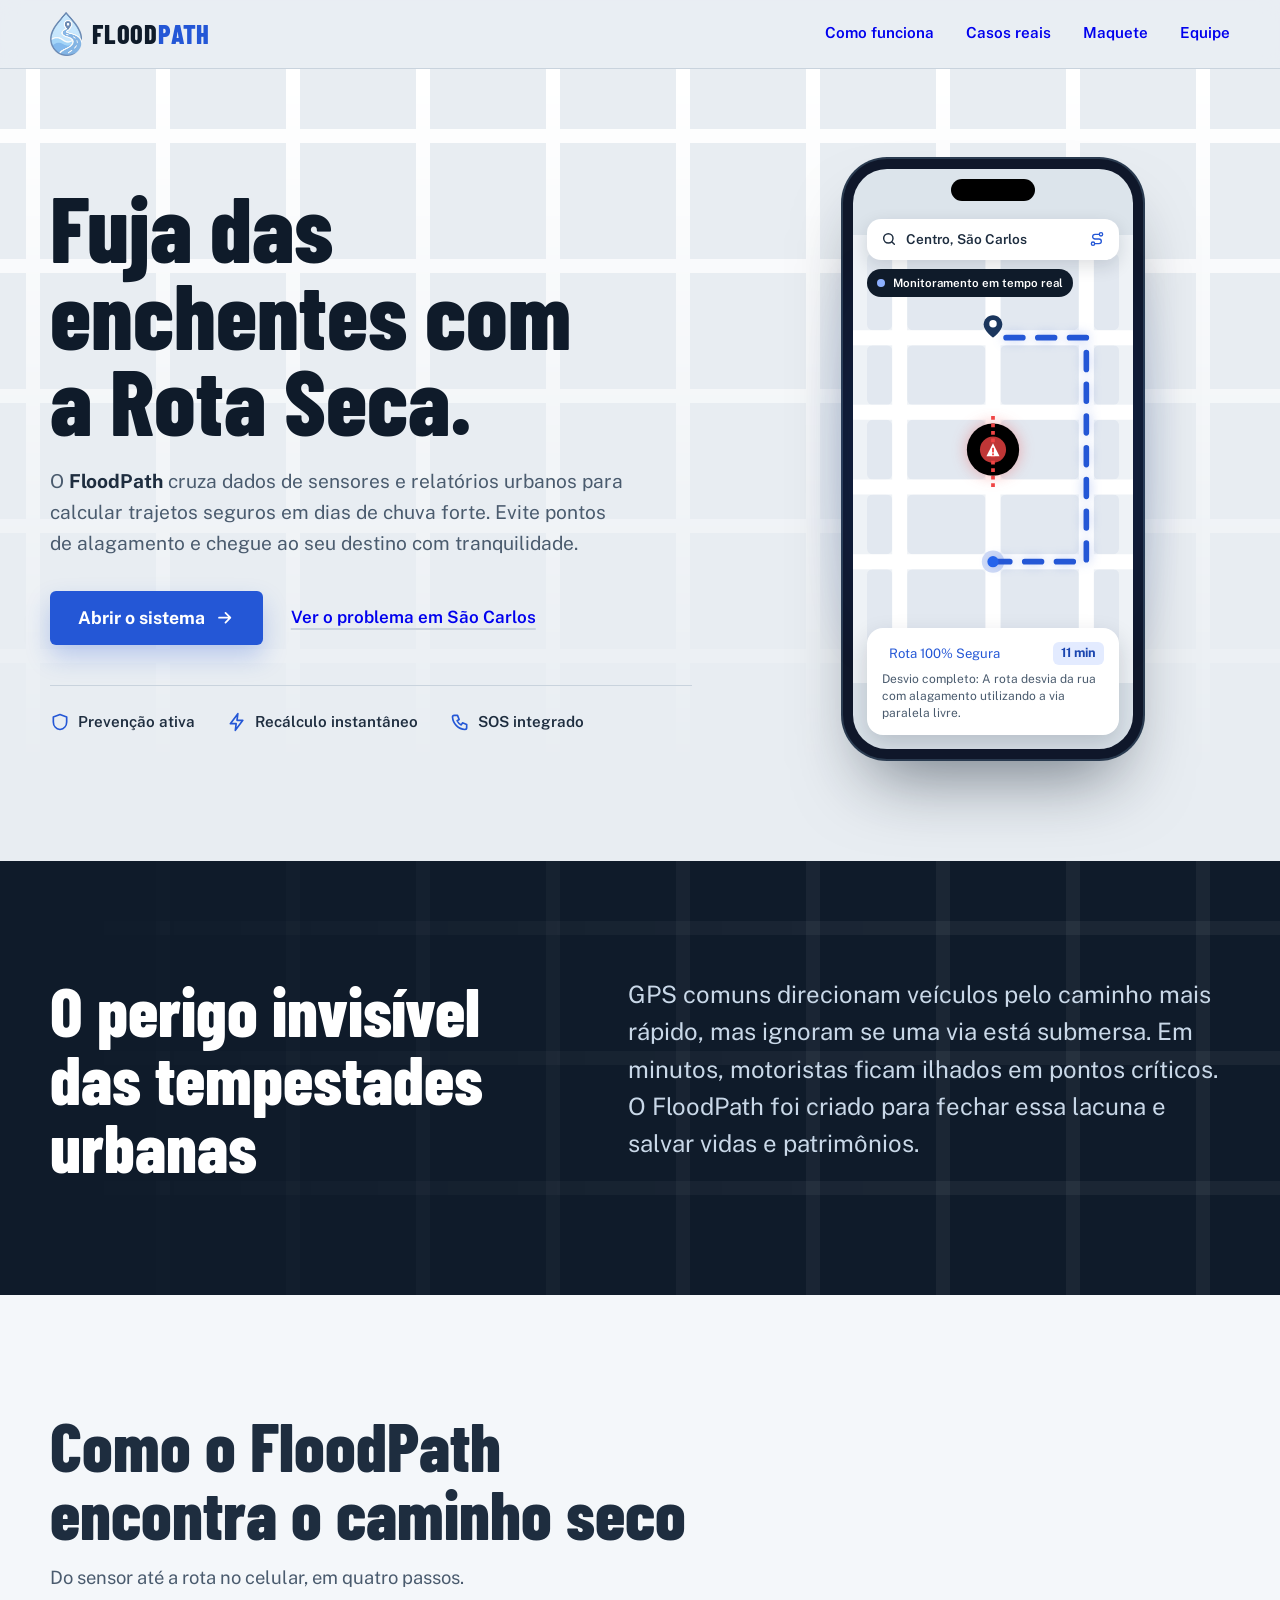
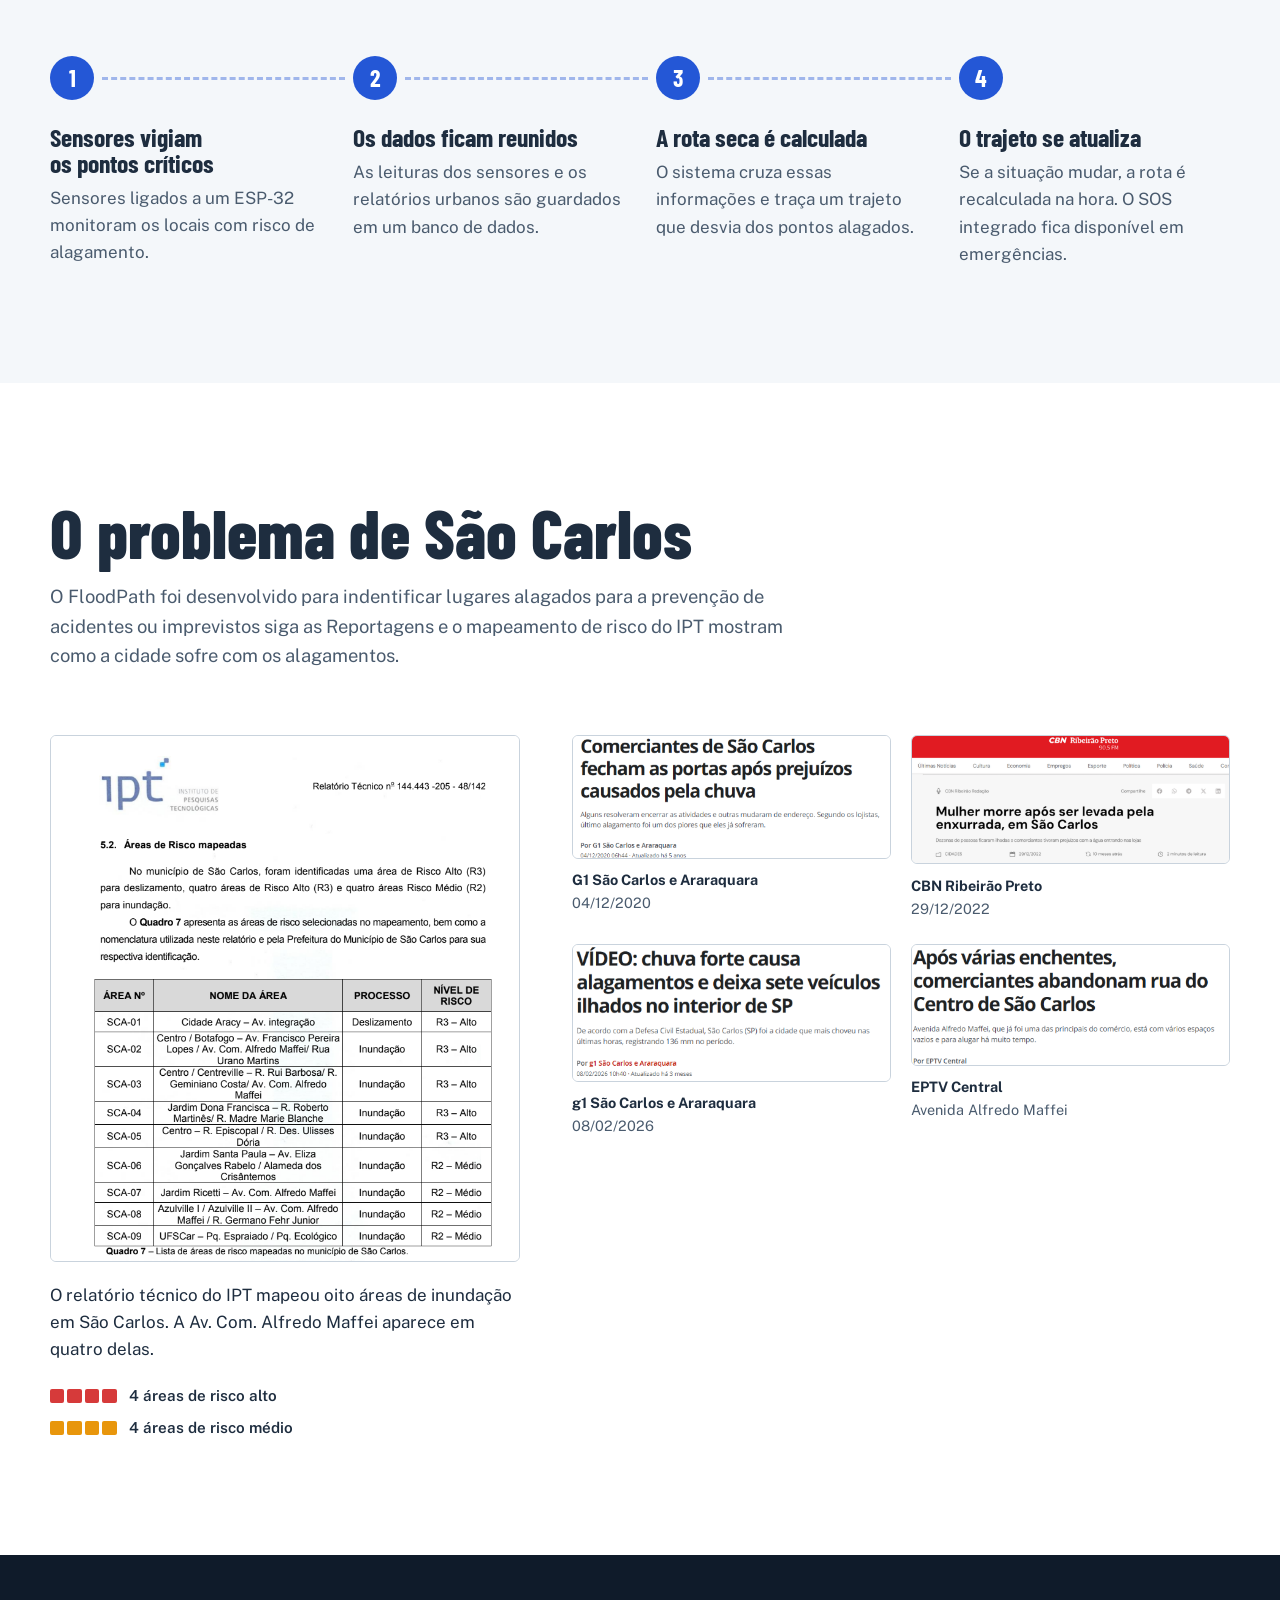
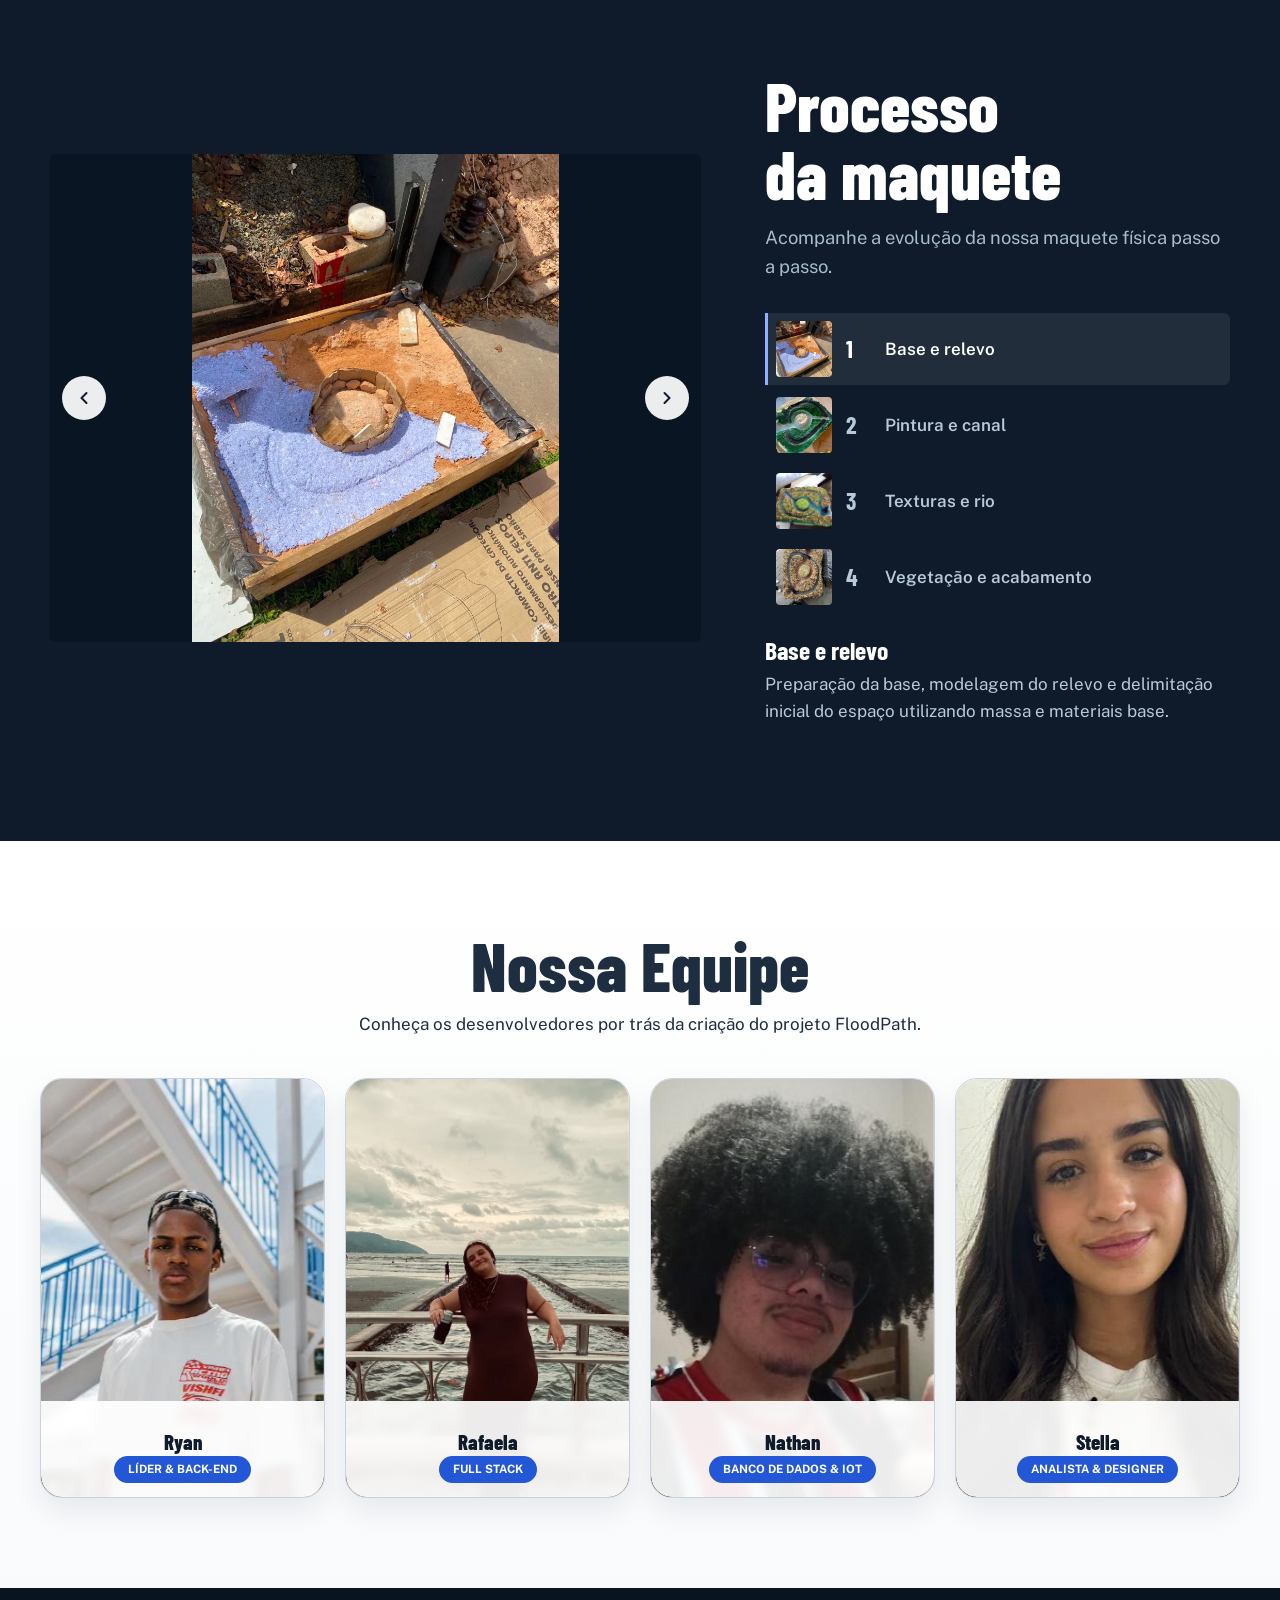
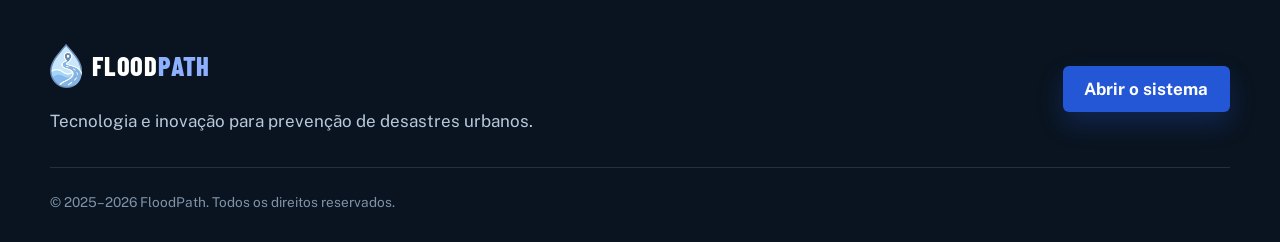
==== commit cbf3f287: "Add files via upload" ====
--- a/index.html
+++ b/index.html
@@ -205,7 +205,8 @@
             <div class="container">
                 <header class="secao-cabeca">
                     <h2>O problema de São Carlos</h2>
-                    <p>Reportagens e o mapeamento de risco do IPT mostram como a cidade sofre com os alagamentos.</p>
+                    <p>O FloodPath foi desenvolvido para indentificar lugares alagados para a prevenção de acidentes ou imprevistos 
+                        siga as Reportagens e o mapeamento de risco do IPT mostram como a cidade sofre com os alagamentos.</p>
                 </header>
                 <div class="casos-grade">
                     <figure class="relatorio">
